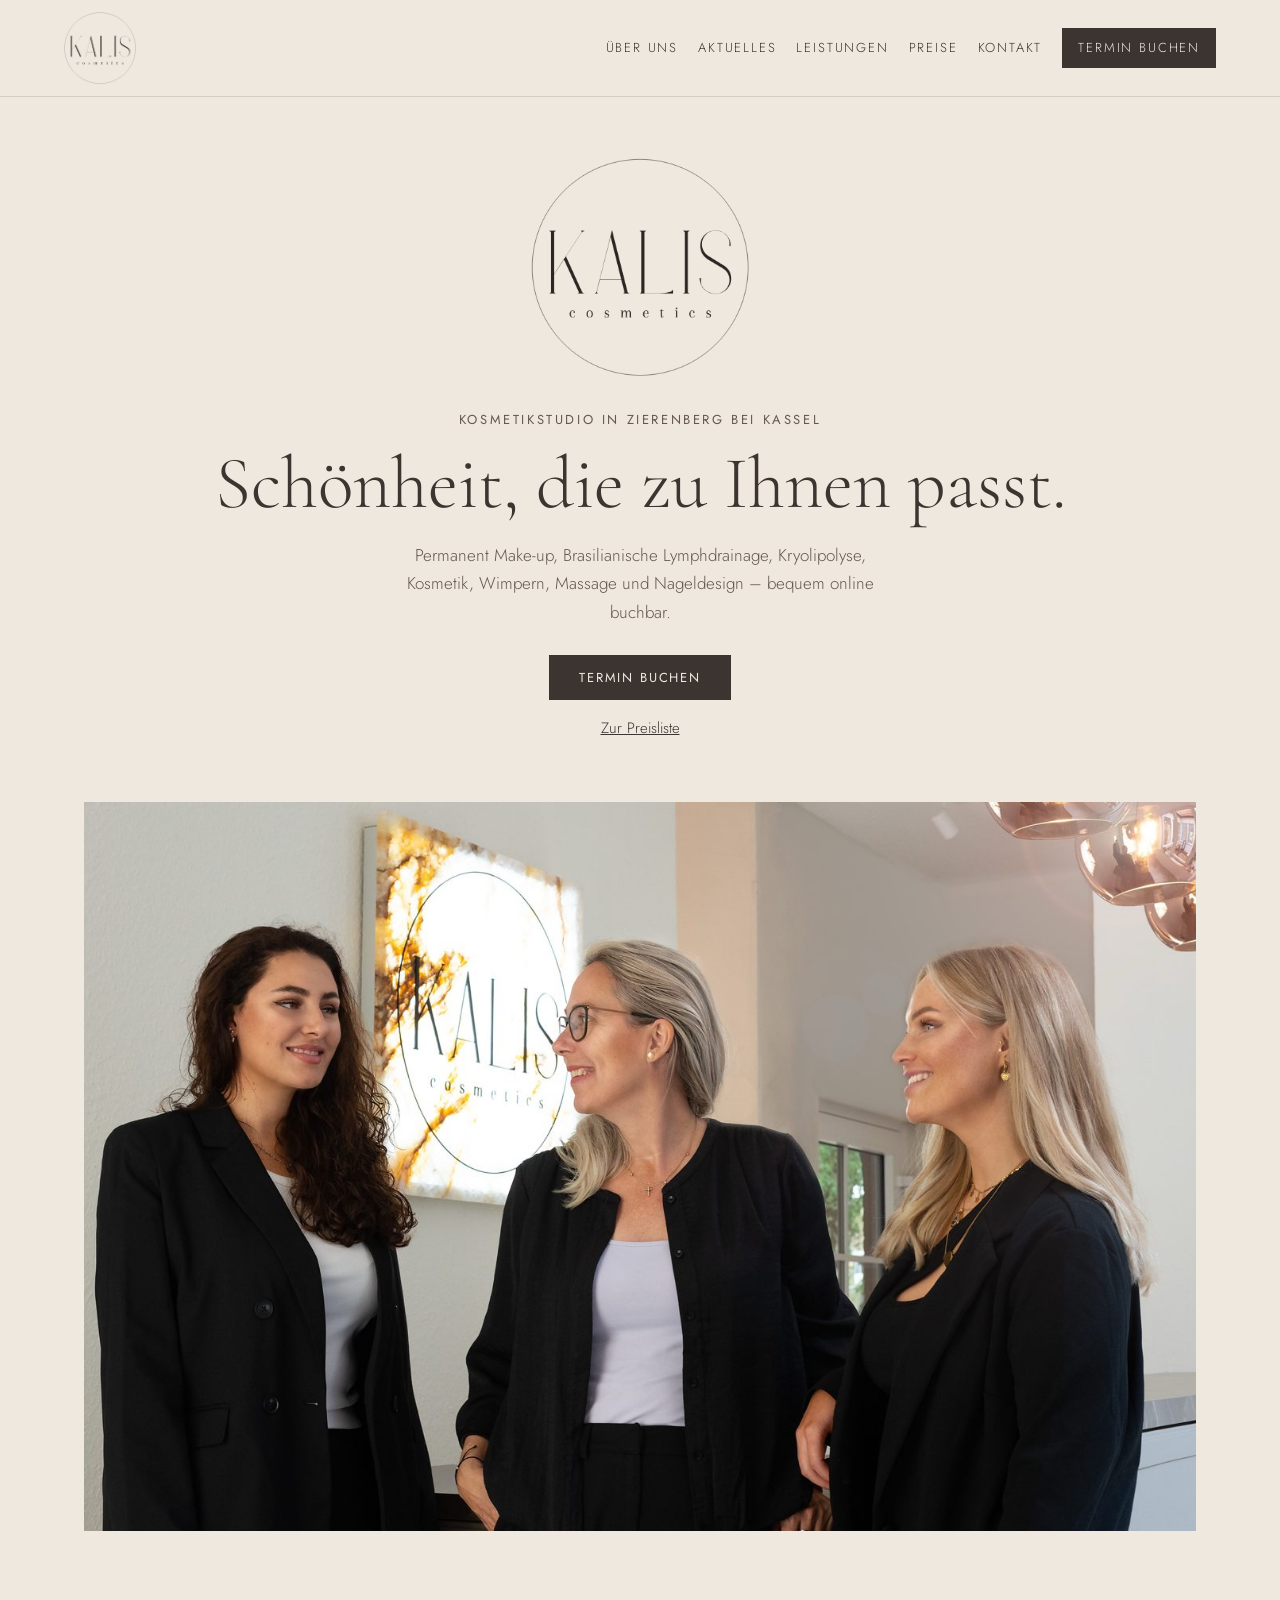
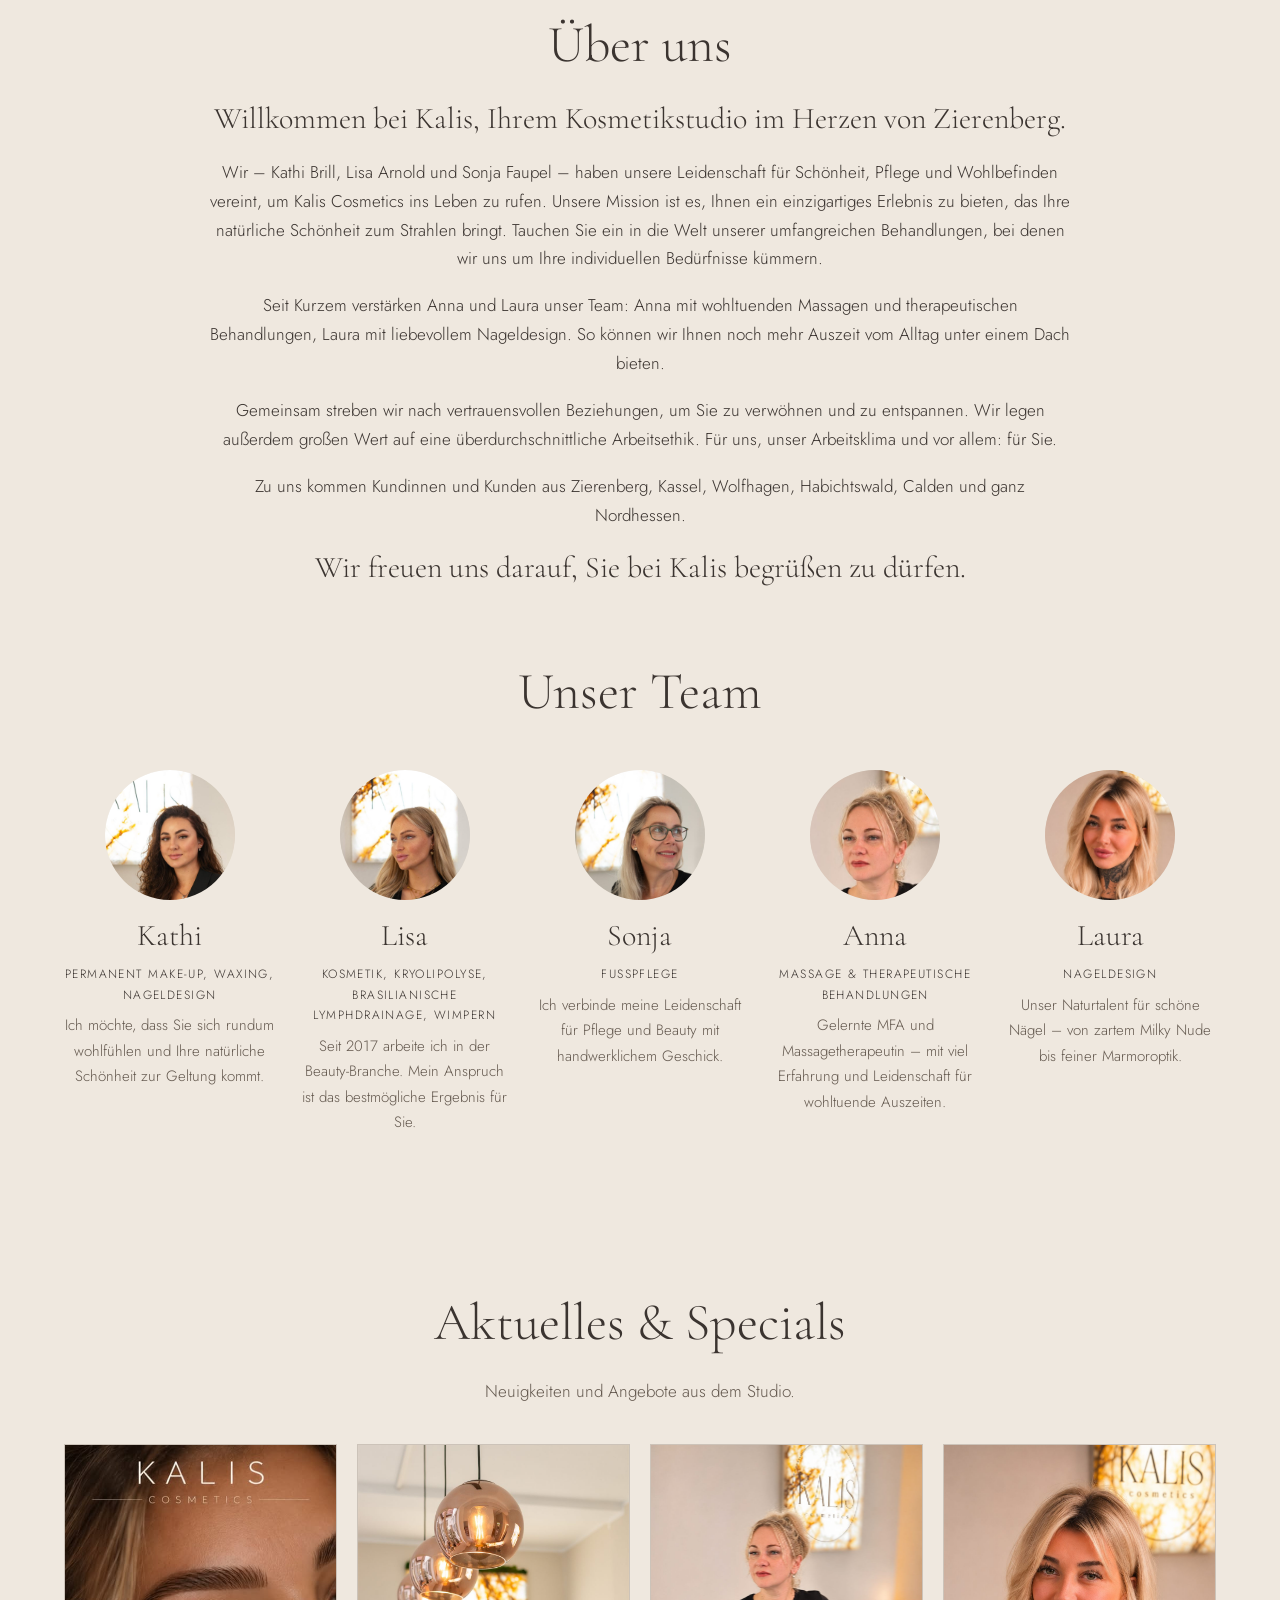
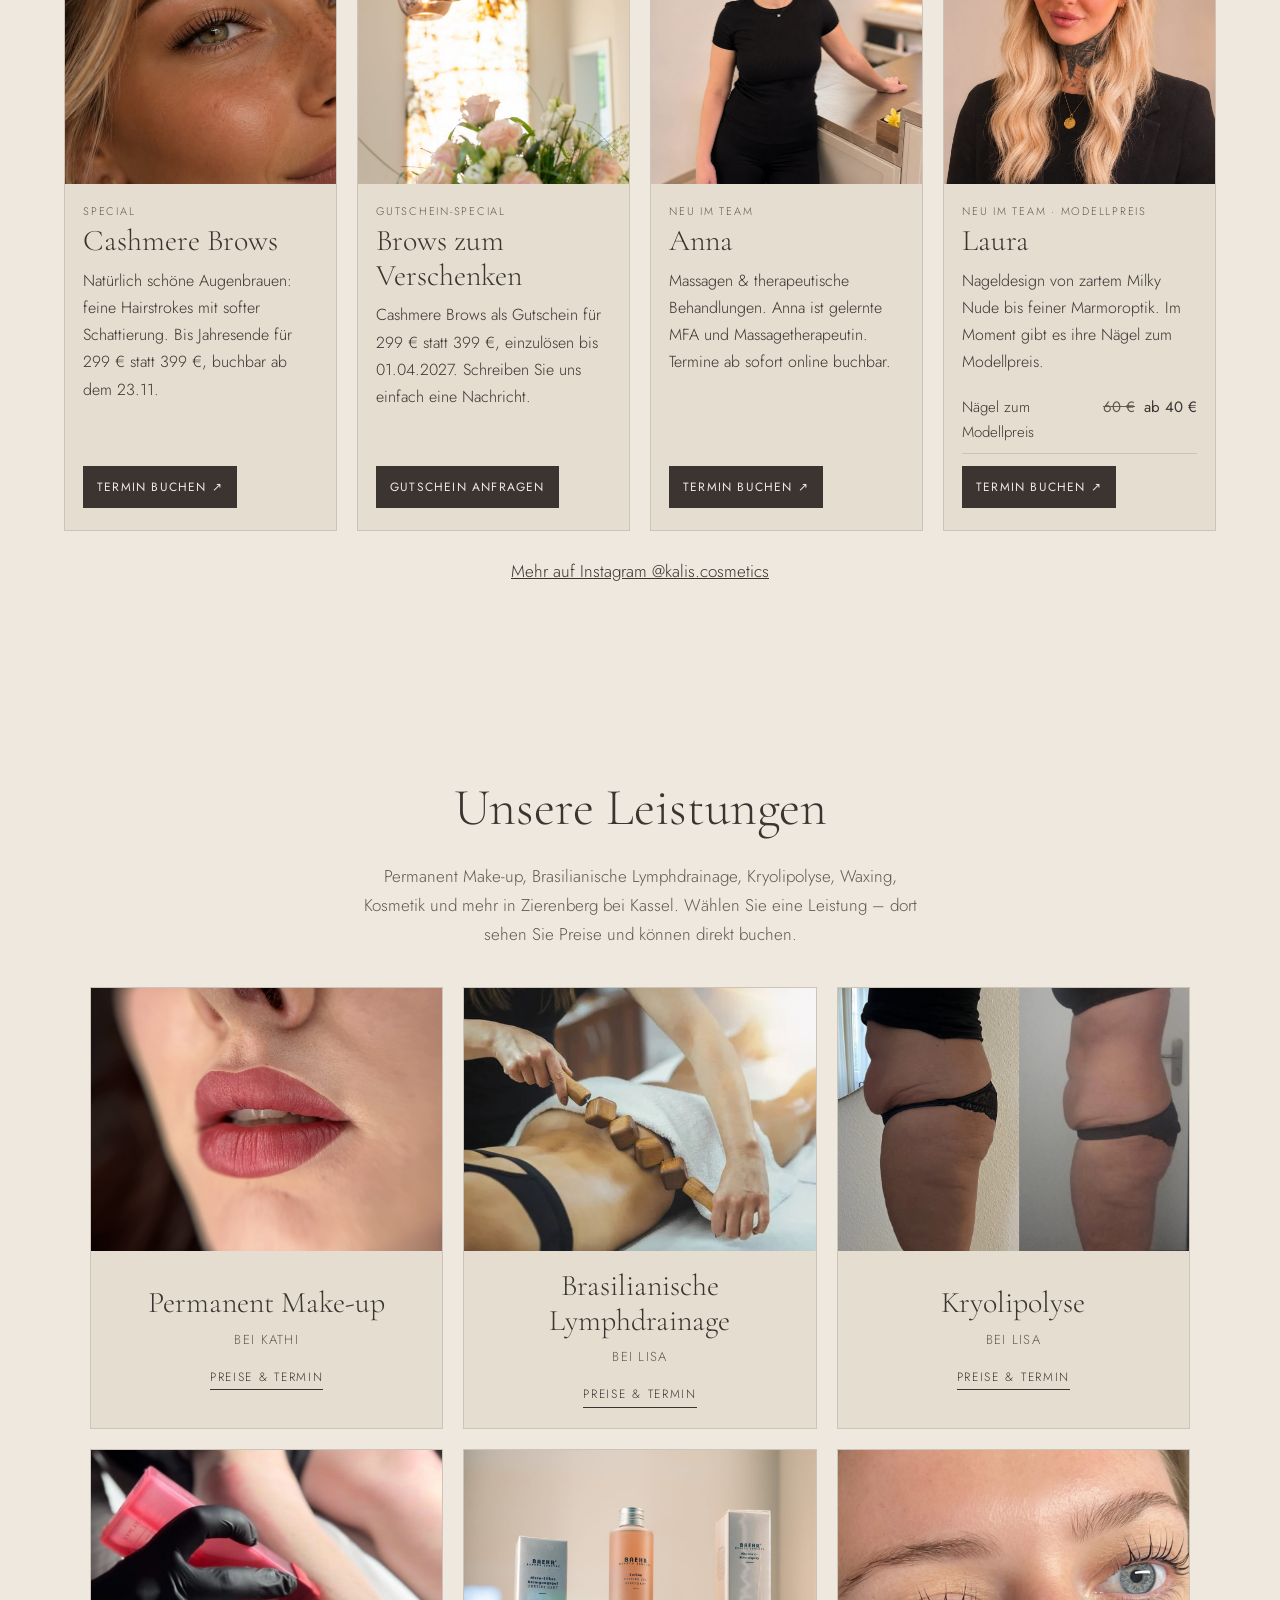
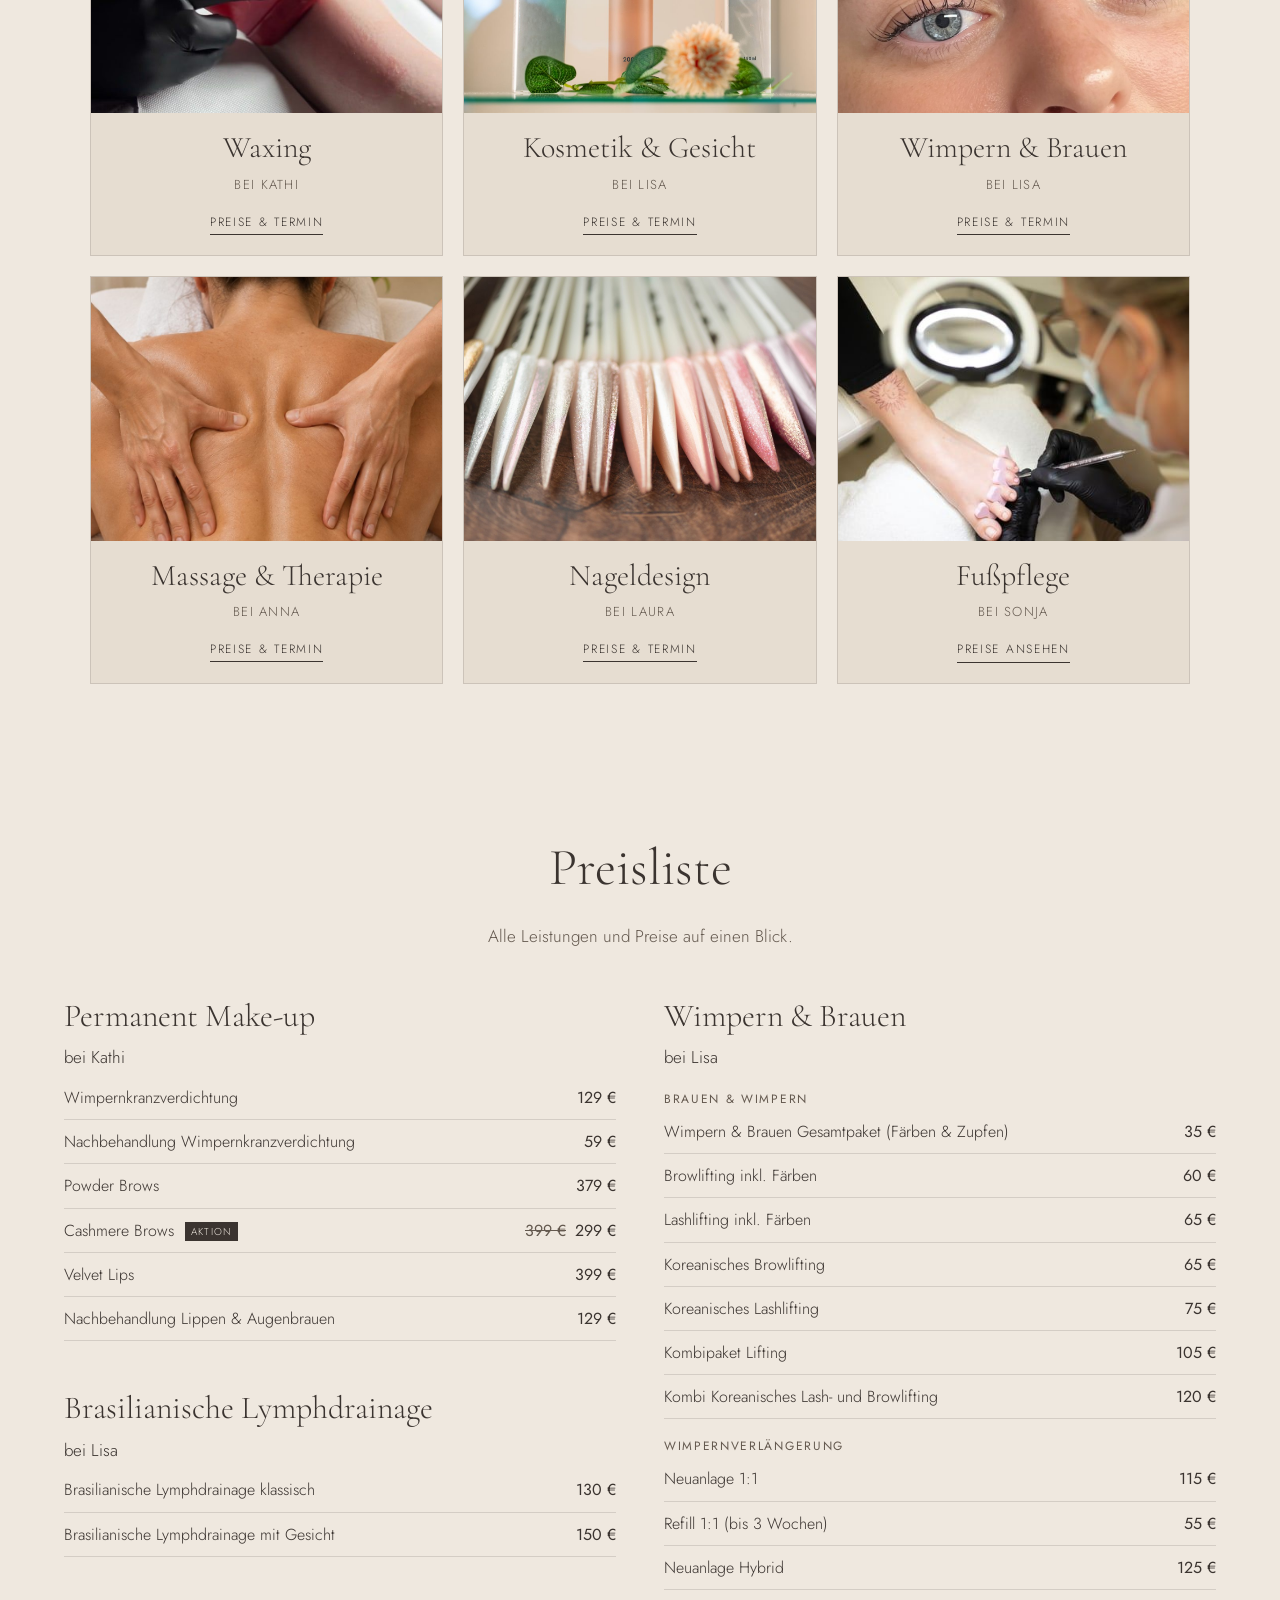
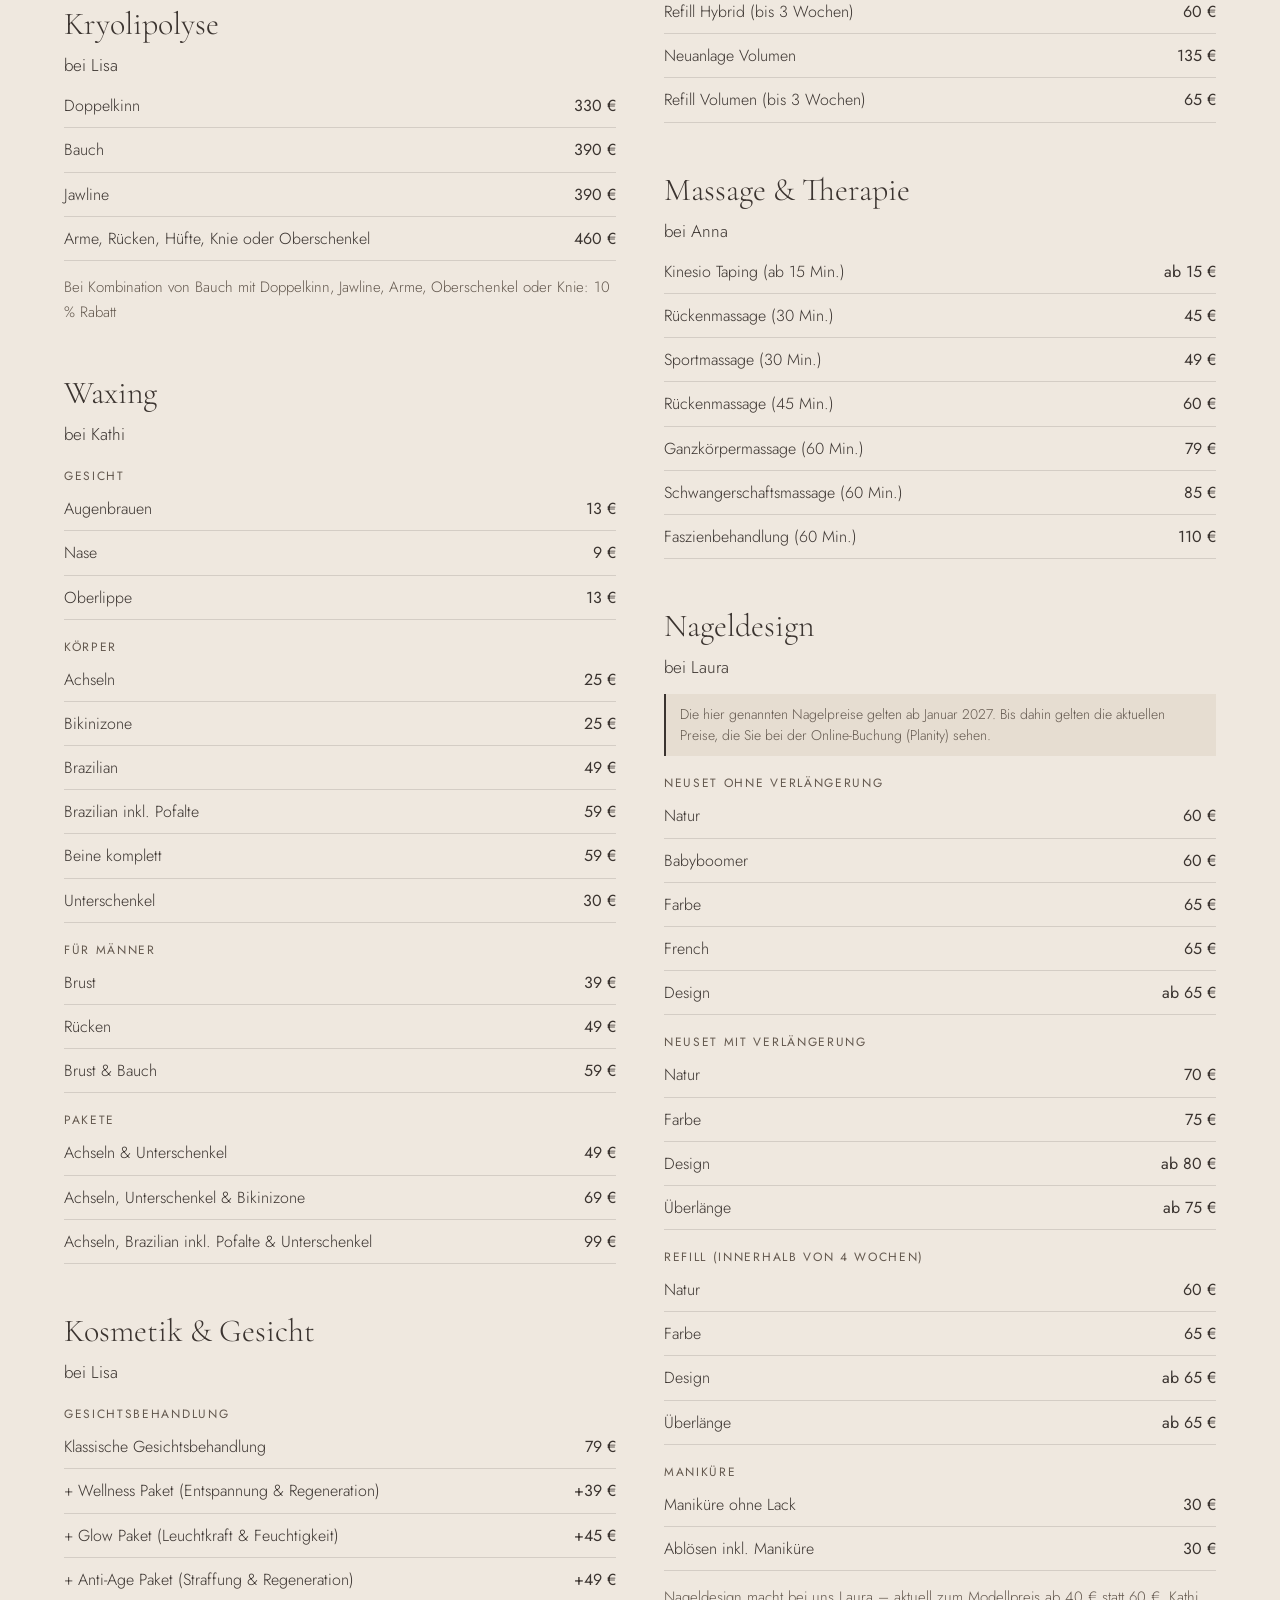
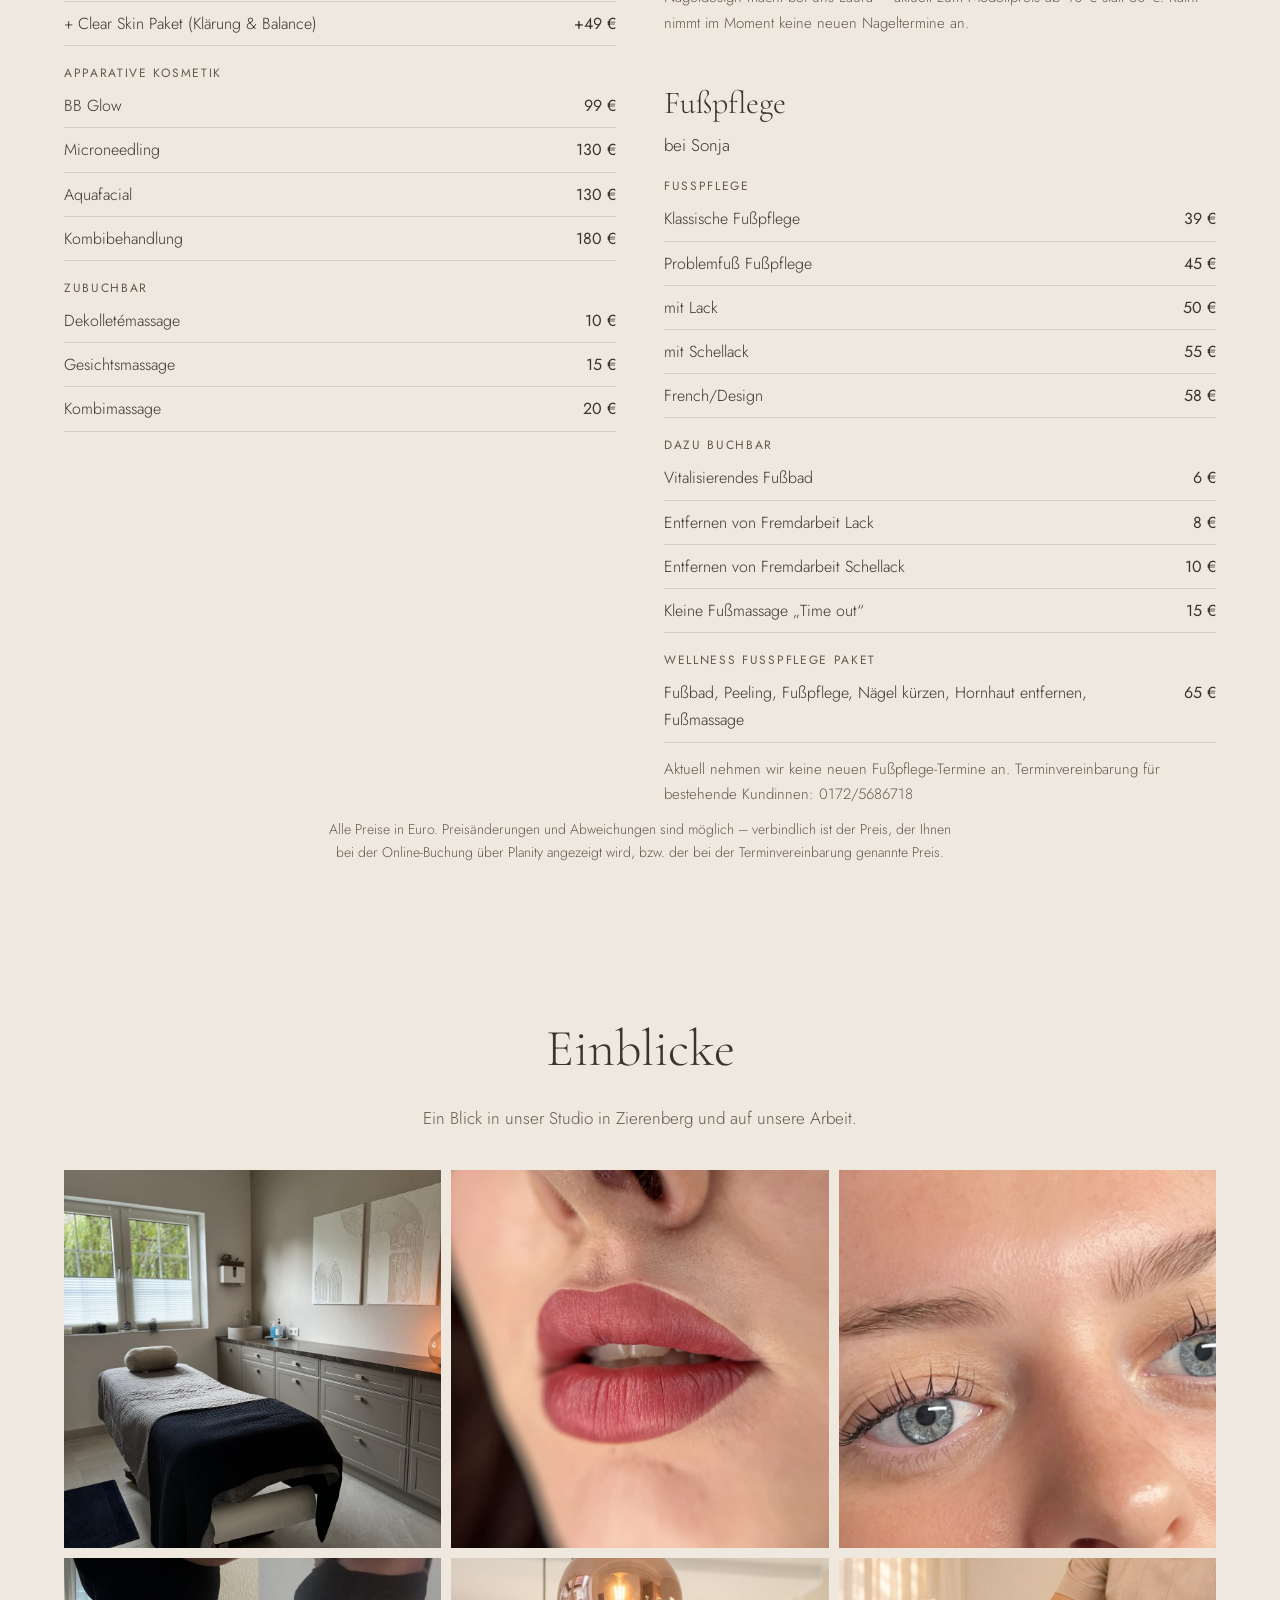
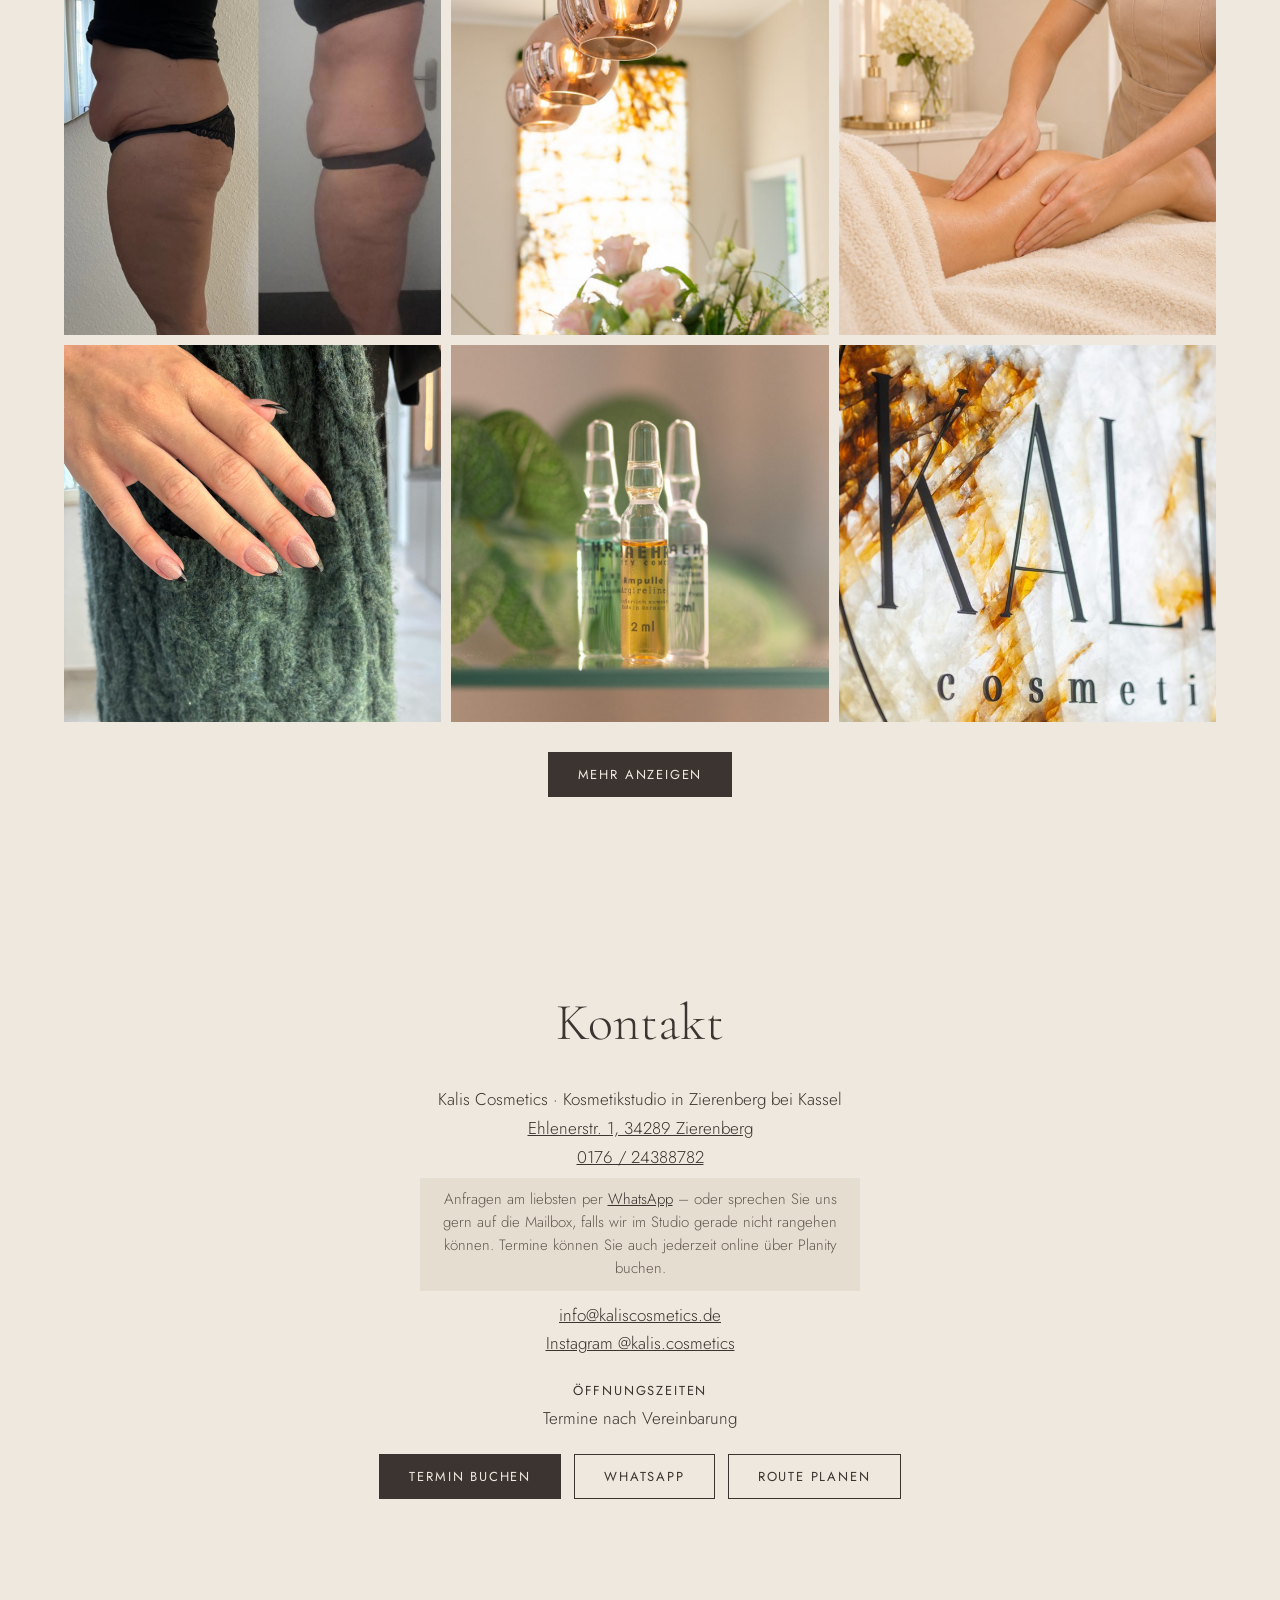
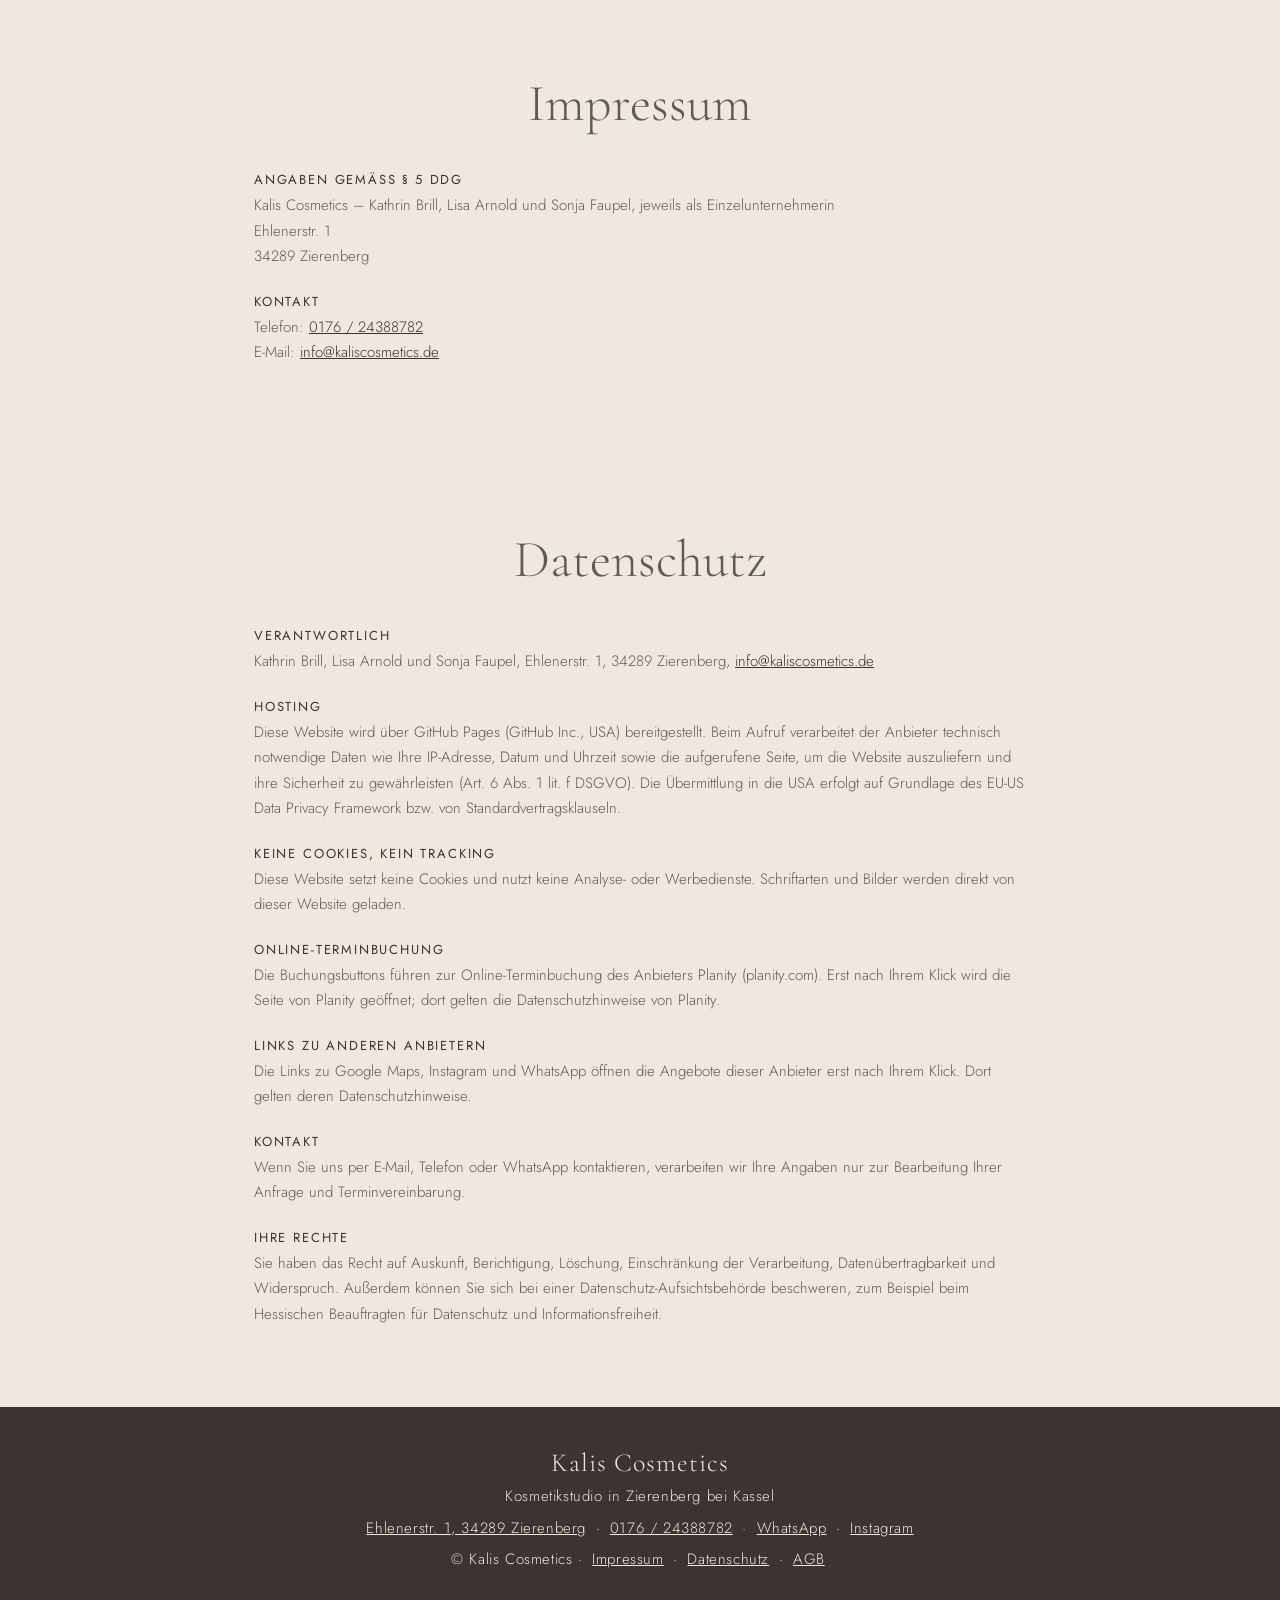
==== index.html @ 37b4616b "Add files via upload" ====
<!DOCTYPE html>
<html lang="de"><head><meta charset="utf-8"><meta name="viewport" content="width=device-width,initial-scale=1">
<meta name="theme-color" content="#efe8df">
<meta name="color-scheme" content="light">
<title>Kosmetikstudio Zierenberg bei Kassel – Permanent Make-up, Nägel, Wimpern | Kalis Cosmetics</title>
<meta name="description" content="Kalis Cosmetics – Ihr Kosmetikstudio in Zierenberg bei Kassel: Permanent Make-up (Powder Brows, Cashmere Brows, Velvet Lips), Nageldesign, Wimpernverlängerung, Lash- &amp; Browlifting, Kosmetik, Kryolipolyse, brasilianische Lymphdrainage, Waxing, Fußpflege und Massage. Jetzt online Termin buchen.">
<link rel="canonical" href="https://kaliscosmetics.de/">
<meta name="geo.region" content="DE-HE">
<meta name="geo.placename" content="Zierenberg">
<!-- Vorschau beim Teilen (WhatsApp, Facebook …): braucht vollständige Adressen -->
<meta property="og:type" content="website">
<meta property="og:locale" content="de_DE">
<meta property="og:site_name" content="Kalis Cosmetics">
<meta property="og:url" content="https://kaliscosmetics.de/">
<meta property="og:title" content="Kalis Cosmetics – Kosmetikstudio in Zierenberg bei Kassel">
<meta property="og:description" content="Permanent Make-up, Nageldesign, Wimpern, Kosmetik, Kryolipolyse, Lymphdrainage, Waxing und Massage in Zierenberg bei Kassel. Jetzt online Termin buchen.">
<meta property="og:image" content="https://kaliscosmetics.de/team-gruppe.jpg">
<meta property="og:image:alt" content="Das Team von Kalis Cosmetics in Zierenberg bei Kassel">
<meta name="twitter:card" content="summary_large_image">
<link rel="icon" href="logo.png" type="image/png">
<link rel="apple-touch-icon" href="logo.png">
<link rel="stylesheet" href="style.css?v=20261115g">
</head><body>
<header><a href="#top" aria-label="Startseite"><img class="logo" src="logo.png" alt="Kalis Cosmetics Logo"></a>
<nav><button class="burger" id="burger" aria-label="Menü öffnen" aria-expanded="false" aria-controls="menu"><span></span><span></span><span></span></button>
<div class="menu" id="menu"><a href="#ueber-uns">Über uns</a><a href="#aktuelles">Aktuelles</a><a href="#leistungen">Leistungen</a><a href="#preise">Preise</a><a href="#kontakt">Kontakt</a></div>
<a href="#leistungen" class="nav-btn termin">Termin buchen</a></nav></header>
<main id="top">
<div class="hero"><img class="hero-logo" src="logo.png" alt=""><h1><span class="h1-klein">Kosmetikstudio in Zierenberg bei Kassel</span>Schönheit, die zu Ihnen passt.</h1><p>Permanent Make-up, Brasilianische Lymphdrainage, Kryolipolyse, Kosmetik, Wimpern, Massage und Nageldesign – bequem online buchbar.</p><a href="#leistungen" class="btn termin hero-btn">Termin buchen</a><p class="hero-klein"><a href="#preise">Zur Preisliste</a></p></div>
<div class="hero-foto"><img src="team-gruppe.jpg" alt="Das Team von Kalis Cosmetics im Kosmetikstudio in Zierenberg bei Kassel"></div>
<section id="ueber-uns"><h2>Über uns</h2>
<div class="about">
<p class="lead">Willkommen bei Kalis, Ihrem Kosmetikstudio im Herzen von Zierenberg.</p>
<p>Wir – Kathi Brill, Lisa Arnold und Sonja Faupel – haben unsere Leidenschaft für Schönheit, Pflege und Wohlbefinden vereint, um Kalis Cosmetics ins Leben zu rufen. Unsere Mission ist es, Ihnen ein einzigartiges Erlebnis zu bieten, das Ihre natürliche Schönheit zum Strahlen bringt. Tauchen Sie ein in die Welt unserer umfangreichen Behandlungen, bei denen wir uns um Ihre individuellen Bedürfnisse kümmern.</p>
<p>Seit Kurzem verstärken Anna und Laura unser Team: Anna mit wohltuenden Massagen und therapeutischen Behandlungen, Laura mit liebevollem Nageldesign. So können wir Ihnen noch mehr Auszeit vom Alltag unter einem Dach bieten.</p>
<p>Gemeinsam streben wir nach vertrauensvollen Beziehungen, um Sie zu verwöhnen und zu entspannen. Wir legen außerdem großen Wert auf eine überdurchschnittliche Arbeitsethik. Für uns, unser Arbeitsklima und vor allem: für Sie.</p>
<p>Zu uns kommen Kundinnen und Kunden aus Zierenberg, Kassel, Wolfhagen, Habichtswald, Calden und ganz Nordhessen.</p>
<p class="lead">Wir freuen uns darauf, Sie bei Kalis begrüßen zu dürfen.</p>
</div>
<h2 class="h2-team" id="team">Unser Team</h2><div class="team" id="team-g"></div></section>
<section id="aktuelles"><h2>Aktuelles & Specials</h2><p class="sub">Neuigkeiten und Angebote aus dem Studio.</p><div class="news" id="news"></div><p class="sub mehr"><a href="https://www.instagram.com/kalis.cosmetics" rel="noopener">Mehr auf Instagram @kalis.cosmetics</a></p></section>
<section id="leistungen"><h2>Unsere Leistungen</h2><p class="sub">Permanent Make-up, Brasilianische Lymphdrainage, Kryolipolyse, Waxing, Kosmetik und mehr in Zierenberg bei Kassel. Wählen Sie eine Leistung – dort sehen Sie Preise und können direkt buchen.</p><div class="tiles" id="tiles"></div></section>
<section id="preise"><h2>Preisliste</h2><p class="sub">Alle Leistungen und Preise auf einen Blick.<span class="nur-handy"> Tippen Sie auf einen Bereich, um die Preise zu sehen.</span></p><div class="preisliste" id="preisliste"></div><p class="preis-info">Alle Preise in Euro. Preisänderungen und Abweichungen sind möglich – verbindlich ist der Preis, der Ihnen bei der Online-Buchung über Planity angezeigt wird, bzw. der bei der Terminvereinbarung genannte Preis.</p></section>
<section id="galerie"><h2>Einblicke</h2><p class="sub">Ein Blick in unser Studio in Zierenberg und auf unsere Arbeit.</p><div class="gal" id="gal"></div><p class="sub mehr"><button class="btn" id="gal-mehr" hidden>Mehr anzeigen</button></p></section>
<section id="kontakt" class="k"><h2>Kontakt</h2>
<p>Kalis Cosmetics · Kosmetikstudio in Zierenberg bei Kassel<br><a href="https://www.google.com/maps/search/?api=1&amp;query=Kalis+Cosmetics+Ehlenerstr.+1+34289+Zierenberg" target="_blank" rel="noopener">Ehlenerstr. 1, 34289 Zierenberg</a><br>
<a href="tel:+4917624388782">0176 / 24388782</a><br>
<span class="k-hinweis">Anfragen am liebsten per <a href="https://wa.me/4917624388782?text=Hallo%2C%20ich%20m%C3%B6chte%20gern%20einen%20Termin%20bei%20Kalis%20vereinbaren." target="_blank" rel="noopener">WhatsApp</a> – oder sprechen Sie uns gern auf die Mailbox, falls wir im Studio gerade nicht rangehen können. Termine können Sie auch jederzeit online über Planity buchen.</span>
<a href="mailto:info@kaliscosmetics.de">info@kaliscosmetics.de</a><br>
<a href="https://www.instagram.com/kalis.cosmetics" rel="noopener">Instagram @kalis.cosmetics</a></p>
<p><strong class="lbl-k">Öffnungszeiten</strong><br>Termine nach Vereinbarung</p>
<p><a href="#leistungen" class="btn termin">Termin buchen</a> <a href="https://wa.me/4917624388782?text=Hallo%2C%20ich%20m%C3%B6chte%20gern%20einen%20Termin%20bei%20Kalis%20vereinbaren." target="_blank" rel="noopener" class="btn btn-hell">WhatsApp</a> <a href="https://www.google.com/maps/search/?api=1&amp;query=Kalis+Cosmetics+Ehlenerstr.+1+34289+Zierenberg" target="_blank" rel="noopener" class="btn btn-hell">Route planen</a></p></section>
<section id="impressum" class="legal"><h2>Impressum</h2>
<h3>Angaben gemäß § 5 DDG</h3>
<p>Kalis Cosmetics – Kathrin Brill, Lisa Arnold und Sonja Faupel, jeweils als Einzelunternehmerin<br>Ehlenerstr. 1<br>34289 Zierenberg</p>
<h3>Kontakt</h3>
<p>Telefon: <a href="tel:+4917624388782">0176 / 24388782</a><br>E-Mail: <a href="mailto:info@kaliscosmetics.de">info@kaliscosmetics.de</a></p>
<!-- Falls eine Umsatzsteuer-ID vorhanden ist, hier ergänzen: <h3>Umsatzsteuer-ID</h3><p>DE…</p> -->
</section>
<!-- Datenschutztext: Entwurf, bitte von einer Fachperson prüfen lassen. -->
<section id="datenschutz" class="legal"><h2>Datenschutz</h2>
<h3>Verantwortlich</h3>
<p>Kathrin Brill, Lisa Arnold und Sonja Faupel, Ehlenerstr. 1, 34289 Zierenberg, <a href="mailto:info@kaliscosmetics.de">info@kaliscosmetics.de</a></p>
<h3>Hosting</h3>
<p>Diese Website wird über GitHub Pages (GitHub Inc., USA) bereitgestellt. Beim Aufruf verarbeitet der Anbieter technisch notwendige Daten wie Ihre IP-Adresse, Datum und Uhrzeit sowie die aufgerufene Seite, um die Website auszuliefern und ihre Sicherheit zu gewährleisten (Art. 6 Abs. 1 lit. f DSGVO). Die Übermittlung in die USA erfolgt auf Grundlage des EU-US Data Privacy Framework bzw. von Standardvertragsklauseln.</p>
<h3>Keine Cookies, kein Tracking</h3>
<p>Diese Website setzt keine Cookies und nutzt keine Analyse- oder Werbedienste. Schriftarten und Bilder werden direkt von dieser Website geladen.</p>
<h3>Online-Terminbuchung</h3>
<p>Die Buchungsbuttons führen zur Online-Terminbuchung des Anbieters Planity (planity.com). Erst nach Ihrem Klick wird die Seite von Planity geöffnet; dort gelten die Datenschutzhinweise von Planity.</p>
<h3>Links zu anderen Anbietern</h3>
<p>Die Links zu Google Maps, Instagram und WhatsApp öffnen die Angebote dieser Anbieter erst nach Ihrem Klick. Dort gelten deren Datenschutzhinweise.</p>
<h3>Kontakt</h3>
<p>Wenn Sie uns per E-Mail, Telefon oder WhatsApp kontaktieren, verarbeiten wir Ihre Angaben nur zur Bearbeitung Ihrer Anfrage und Terminvereinbarung.</p>
<h3>Ihre Rechte</h3>
<p>Sie haben das Recht auf Auskunft, Berichtigung, Löschung, Einschränkung der Verarbeitung, Datenübertragbarkeit und Widerspruch. Außerdem können Sie sich bei einer Datenschutz-Aufsichtsbehörde beschweren, zum Beispiel beim Hessischen Beauftragten für Datenschutz und Informationsfreiheit.</p>
</section>
</main>
<footer><p class="f-name">Kalis Cosmetics</p><p>Kosmetikstudio in Zierenberg bei Kassel</p><p><a href="https://www.google.com/maps/search/?api=1&amp;query=Kalis+Cosmetics+Ehlenerstr.+1+34289+Zierenberg" target="_blank" rel="noopener">Ehlenerstr. 1, 34289 Zierenberg</a> · <a href="tel:+4917624388782">0176 / 24388782</a> · <a href="https://wa.me/4917624388782" target="_blank" rel="noopener">WhatsApp</a> · <a href="https://www.instagram.com/kalis.cosmetics" rel="noopener">Instagram</a></p><p>© Kalis Cosmetics · <a href="#impressum">Impressum</a> · <a href="#datenschutz">Datenschutz</a> · <a href="agb.html">AGB</a></p></footer>
<!-- Fenster (bewusst ohne <dialog>, damit es auch auf dem iPhone zuverlässig funktioniert) -->
<div id="dlg" class="modal" hidden role="dialog" aria-modal="true" aria-label="Details"><div class="modal-box"><button class="x" id="zu" aria-label="Schließen">×</button><div id="dc"></div></div></div>
<div id="lb" class="modal lb" hidden role="dialog" aria-modal="true" aria-label="Bild"><button class="x" id="lb-zu" aria-label="Schließen">×</button><button class="lb-nav lb-prev" id="lb-prev" aria-label="Vorheriges Bild">‹</button><img id="lb-img" alt=""><button class="lb-nav lb-next" id="lb-next" aria-label="Nächstes Bild">›</button></div>
<!-- Infos für Google (Suchergebnisse, Karten) -->
<script type="application/ld+json">
{"@context":"https://schema.org","@type":"BeautySalon","name":"Kalis Cosmetics","alternateName":"Kalis Kosmetikinstitut","description":"Kosmetikstudio in Zierenberg bei Kassel: Permanent Make-up, Nageldesign, Wimpern, Kosmetik, Kryolipolyse, brasilianische Lymphdrainage, Waxing, Fußpflege und Massage.","url":"https://kaliscosmetics.de/","image":"https://kaliscosmetics.de/team-gruppe.jpg","logo":"https://kaliscosmetics.de/logo.png","email":"info@kaliscosmetics.de","telephone":"+49 176 24388782","priceRange":"€€","paymentAccepted":"Bargeld, Kartenzahlung","address":{"@type":"PostalAddress","streetAddress":"Ehlenerstr. 1","postalCode":"34289","addressLocality":"Zierenberg","addressRegion":"Hessen","addressCountry":"DE"},"areaServed":[{"@type":"City","name":"Zierenberg"},{"@type":"City","name":"Kassel"},{"@type":"City","name":"Wolfhagen"},{"@type":"City","name":"Habichtswald"},{"@type":"City","name":"Calden"},{"@type":"AdministrativeArea","name":"Nordhessen"}],"hasOfferCatalog":{"@type":"OfferCatalog","name":"Leistungen","itemListElement":[{"@type":"Offer","itemOffered":{"@type":"Service","name":"Permanent Make-up (Powder Brows, Cashmere Brows, Velvet Lips, Wimpernkranzverdichtung)"}},{"@type":"Offer","itemOffered":{"@type":"Service","name":"Nageldesign"}},{"@type":"Offer","itemOffered":{"@type":"Service","name":"Wimpernverlängerung, Lash Lifting und Brow Lifting"}},{"@type":"Offer","itemOffered":{"@type":"Service","name":"Kosmetik, Microneedling, BB Glow, Aquafacial"}},{"@type":"Offer","itemOffered":{"@type":"Service","name":"Kryolipolyse"}},{"@type":"Offer","itemOffered":{"@type":"Service","name":"Brasilianische Lymphdrainage"}},{"@type":"Offer","itemOffered":{"@type":"Service","name":"Waxing"}},{"@type":"Offer","itemOffered":{"@type":"Service","name":"Fußpflege"}},{"@type":"Offer","itemOffered":{"@type":"Service","name":"Massage"}}]},"sameAs":["https://www.instagram.com/kalis.cosmetics"]}
</script>
<script src="data.js?v=20261115g"></script>
<script src="script.js?v=20261115g"></script>
</body></html>
---- style.css ----
/* Schriften (.woff2) liegen direkt neben dieser Datei (nichts wird von Google geladen) */
@font-face{font-family:"Cormorant Garamond";font-style:normal;font-weight:300 400;font-display:swap;src:url(cormorant-latin-ext.woff2) format("woff2");unicode-range:U+0100-02BA,U+02BD-02C5,U+02C7-02CC,U+02CE-02D7,U+02DD-02FF,U+0304,U+0308,U+0329,U+1D00-1DBF,U+1E00-1E9F,U+1EF2-1EFF,U+2020,U+20A0-20AB,U+20AD-20C0,U+2113,U+2C60-2C7F,U+A720-A7FF}
@font-face{font-family:"Cormorant Garamond";font-style:normal;font-weight:300 400;font-display:swap;src:url(cormorant-latin.woff2) format("woff2");unicode-range:U+0000-00FF,U+0131,U+0152-0153,U+02BB-02BC,U+02C6,U+02DA,U+02DC,U+0304,U+0308,U+0329,U+2000-206F,U+20AC,U+2122,U+2191,U+2193,U+2212,U+2215,U+FEFF,U+FFFD}
@font-face{font-family:Jost;font-style:normal;font-weight:300 400;font-display:swap;src:url(jost-latin-ext.woff2) format("woff2");unicode-range:U+0100-02BA,U+02BD-02C5,U+02C7-02CC,U+02CE-02D7,U+02DD-02FF,U+0304,U+0308,U+0329,U+1D00-1DBF,U+1E00-1E9F,U+1EF2-1EFF,U+2020,U+20A0-20AB,U+20AD-20C0,U+2113,U+2C60-2C7F,U+A720-A7FF}
@font-face{font-family:Jost;font-style:normal;font-weight:300 400;font-display:swap;src:url(jost-latin.woff2) format("woff2");unicode-range:U+0000-00FF,U+0131,U+0152-0153,U+02BB-02BC,U+02C6,U+02DA,U+02DC,U+0304,U+0308,U+0329,U+2000-206F,U+20AC,U+2122,U+2191,U+2193,U+2212,U+2215,U+FEFF,U+FFFD}
:root{--bg:#efe8df;--bg2:#e6ddd1;--bg3:#ddd2c3;--tx:#3b3430;--mu:#64594f;--line:#3b343026}
*{box-sizing:border-box}[hidden]{display:none!important}html{scroll-behavior:smooth;background:var(--bg);color-scheme:light;-webkit-text-size-adjust:100%}
body{margin:0;background:var(--bg);color:var(--tx);font:300 17px/1.7 Jost,system-ui,sans-serif}
h1,h2,h3{font-family:"Cormorant Garamond",Georgia,serif;font-weight:300;margin:0}
header{display:flex;align-items:center;justify-content:space-between;padding:12px 5vw;position:sticky;top:0;background:var(--bg);z-index:5;border-bottom:1px solid var(--line)}
.logo{width:72px;height:72px;display:block}
nav a{margin-left:20px;color:var(--tx);text-decoration:none;font-size:13px;letter-spacing:.14em;text-transform:uppercase}
section{padding:70px 5vw;max-width:1340px;margin:auto}
h2{font-size:clamp(34px,6vw,52px);text-align:center;margin-bottom:10px}
.sub{text-align:center;color:var(--mu);margin:0 auto 38px;max-width:560px}
.hero{text-align:center;padding:60px 5vw 30px}.hero-logo{width:min(220px,50vw);height:auto;display:block;margin:0 auto 34px}.hero h1{font-size:clamp(40px,8vw,74px);line-height:1.1}
.hero p{color:var(--mu);max-width:520px;margin:16px auto 0}
.hero-foto{max-width:1240px;margin:30px auto 0;padding:0 5vw}.hero-foto img{width:100%;display:block}
.btn{display:inline-block;background:var(--tx);color:var(--bg);padding:13px 30px;border:0;text-decoration:none;letter-spacing:.14em;text-transform:uppercase;font:400 13px Jost,sans-serif;cursor:pointer;margin:4px}
.tiles{display:grid;grid-template-columns:repeat(3,1fr);gap:20px;max-width:1100px;margin:0 auto}
.tile{all:unset;box-sizing:border-box;cursor:pointer;background:var(--bg2);display:flex;flex-direction:column;text-align:center;color:var(--tx);border:1px solid var(--line);transition:background .2s;overflow:hidden}
.tile img{width:100%;aspect-ratio:4/3;object-fit:cover;display:block;transition:transform .5s}.tile:hover img,.tile:focus-visible img{transform:scale(1.04)}
.tile-text{flex:1;display:flex;flex-direction:column;justify-content:center;align-items:center;padding:18px 14px 20px;position:relative;background:inherit}
.tile:hover,.tile:focus-visible{background:var(--bg3);outline:1px solid var(--tx)}
.btn:hover{background:#2b2522}
.tile h3{font-size:30px;line-height:1.15}.tile span{font-size:13px;letter-spacing:.1em;text-transform:uppercase;color:var(--mu);margin-top:8px}
.tile em{font-style:normal;font-size:12px;letter-spacing:.14em;text-transform:uppercase;margin-top:16px;padding-bottom:2px;border-bottom:1px solid currentColor}
/* Fenster (Preise, Termin buchen, Galerie) – einfache Überlagerung, funktioniert in allen Browsern */
.modal{position:fixed;top:0;right:0;bottom:0;left:0;z-index:100;background:rgba(0,0,0,.66);display:flex;align-items:center;justify-content:center}
.modal[hidden]{display:none}
html.modal-offen,html.modal-offen body{overflow:hidden}
.modal-box{position:relative;max-width:640px;width:92vw;max-height:90vh;max-height:90dvh;background:var(--bg);color:var(--tx);overflow:hidden;box-shadow:0 20px 60px rgba(0,0,0,.25)}
/* Buchungsfenster: Kopf (×) bleibt stehen, nur der Inhalt scrollt */
/* (bewusst ohne Flexbox: iPhone/Safari zeigte das Fenster sonst mit 0 Höhe an) */
#dc{overflow-y:auto;max-height:90vh;max-height:90dvh;overscroll-behavior:contain;-webkit-overflow-scrolling:touch}

.d{padding:30px 26px 0}.d h3{font-size:38px;padding-right:36px;line-height:1.1}
.aktion{position:sticky;bottom:0;background:var(--bg);border-top:1px solid var(--line);margin:22px -26px 0;padding:14px 26px 18px}
.aktion .btn{margin:4px 6px 4px 0}
.d h4{font:400 13px Jost;letter-spacing:.14em;text-transform:uppercase;margin:22px 0 4px}
ul{list-style:none;margin:0;padding:0}li{display:flex;justify-content:space-between;align-items:baseline;gap:14px;padding:8px 0;border-bottom:1px solid var(--line);font-size:16px}li b{font-weight:400;white-space:nowrap}
.note{color:var(--mu);font-size:15px;margin:14px 0}.note a{color:var(--tx)}
.preis-hinweis{font-size:14px;line-height:1.5;background:var(--bg2);border-left:2px solid var(--tx);padding:10px 14px;margin:12px 0 8px}
.preis-info{font-size:14px;color:var(--mu);max-width:640px;margin:10px auto 0;text-align:center}
.x{position:absolute;top:6px;right:8px;z-index:3;width:44px;height:44px;background:none;border:0;font-size:32px;line-height:1;cursor:pointer;color:var(--tx)}

.team{display:grid;grid-template-columns:repeat(auto-fit,minmax(165px,1fr));gap:24px;text-align:center}
.team img,.ph{width:130px;height:130px;border-radius:50%;object-fit:cover;object-position:top;background:var(--bg2);margin:0 auto 10px;display:block}
.team h3{font-size:30px}.team p{font-size:15px;color:var(--mu);margin:3px 0}.team .rolle{font-size:12px;letter-spacing:.12em;text-transform:uppercase;color:var(--tx);margin-bottom:8px}
.gal{display:grid;grid-template-columns:repeat(3,1fr);gap:10px}
.gi{all:unset;cursor:zoom-in;display:block;overflow:hidden}.gi.zu{display:none}
.gi img{width:100%;aspect-ratio:1;object-fit:cover;display:block;transition:transform .4s}.gi:hover img,.gi:focus-visible img{transform:scale(1.04)}.gi:focus-visible{outline:2px solid var(--tx)}
.modal.lb{background:rgba(29,25,23,.95)}
.lb img{max-width:92vw;max-height:88vh;object-fit:contain;display:block}
.lb .x{color:#fff;position:fixed;top:14px;right:20px;font-size:38px}
.lb-nav{position:fixed;top:50%;transform:translateY(-50%);background:none;border:0;color:#fff;font-size:56px;line-height:1;padding:10px 18px;cursor:pointer}
.lb-prev{left:6px}.lb-next{right:6px}
.about{max-width:860px;margin:0 auto 60px;text-align:center}.about p{margin:0 0 18px}
.about .lead{font:300 clamp(24px,3.4vw,30px)/1.35 "Cormorant Garamond",Georgia,serif}
.h2-team{margin-bottom:34px;scroll-margin-top:110px}
.hero-btn{margin-top:28px}.h1-klein{display:block;font:400 13px/1.4 Jost,sans-serif;letter-spacing:.2em;text-transform:uppercase;color:var(--mu);margin-bottom:14px}.hero .hero-klein{margin-top:12px;font-size:15px}.hero-klein a{color:var(--tx)}
.btn-hell{background:transparent;color:var(--tx);outline:1px solid var(--tx);outline-offset:-1px}.btn-hell:hover{background:var(--bg2)}
.k a.btn{color:var(--bg);text-decoration:none}.k a.btn-hell{color:var(--tx)}
.lbl-k{font-weight:400;font-size:13px;letter-spacing:.14em;text-transform:uppercase}
footer p{margin:6px 0}.f-name{font:300 26px "Cormorant Garamond",Georgia,serif;letter-spacing:.04em}
section{scroll-margin-top:96px}
.burger{display:none;background:none;border:0;cursor:pointer;padding:10px;margin-right:6px}
.burger span{display:block;width:24px;height:1.5px;background:var(--tx);margin:5px 0;transition:transform .25s,opacity .25s}
.burger[aria-expanded="true"] span:nth-child(1){transform:translateY(6.5px) rotate(45deg)}
.burger[aria-expanded="true"] span:nth-child(2){opacity:0}
.burger[aria-expanded="true"] span:nth-child(3){transform:translateY(-6.5px) rotate(-45deg)}
.menu{display:flex;align-items:center}
.agb{max-width:760px;margin:auto;padding:60px 5vw 40px}.agb h1{font-size:clamp(36px,6vw,54px);text-align:center;line-height:1.1}
.agb h2{font-size:30px;text-align:left;margin:40px 0 10px}.agb p{font-size:16px;margin:0 0 12px}
.agb .sub{margin-top:10px}.agb .stand{color:var(--mu);font-size:14px;margin-top:40px}.agb .mehr{text-align:center}
.agb-hinweis{font-size:14px;color:var(--mu);margin:10px 0 0}.agb-hinweis a{color:var(--tx)}
.k{text-align:center}.k a{color:var(--tx)}
.k-hinweis{display:block;max-width:440px;margin:6px auto 10px;font-size:15px;line-height:1.55;color:var(--mu);background:var(--bg2);padding:10px 14px}
.legal{max-width:900px;font-size:15px;color:var(--mu)}.legal h3{font:400 13px Jost,sans-serif;letter-spacing:.14em;text-transform:uppercase;color:var(--tx);margin:22px 0 4px}.legal p{margin:0 0 10px}.legal a{color:var(--tx)}
footer{text-align:center;padding:34px 5vw;font-size:15px;color:var(--bg);background:var(--tx);letter-spacing:.04em}footer a{color:var(--bg);margin:0 4px}
nav{display:flex;align-items:center}
.news{display:grid;grid-template-columns:repeat(4,1fr);gap:20px}
.card{background:var(--bg2);border:1px solid var(--line);display:flex;flex-direction:column}
.card img{width:100%;aspect-ratio:4/5;object-fit:cover;object-position:center 25%;display:block}.card img.ganz{object-fit:contain;background:#efe8e1}
.card>div{padding:18px 18px 22px;display:flex;flex-direction:column;flex:1}
.card .lbl{font-size:11px;letter-spacing:.16em;text-transform:uppercase;color:var(--mu)}
.card h3{font-size:30px;line-height:1.15;margin:4px 0 8px}.card p{font-size:16px;margin:0 0 16px}.card>div>.btn{margin-top:auto}
.card .btn+.btn{margin-top:8px}
.card-preise{margin:-4px 0 12px}.card-preise li{font-size:15px;padding:7px 0}.card .card-hinweis{font-size:14px;color:var(--mu);flex:0 0 auto}
@media(min-width:641px){
  .card.gross{grid-column:1/-1;flex-direction:row}
  .card.gross img{width:44%;aspect-ratio:1;flex:none}
  .card.gross>div{padding:36px 44px;justify-content:center}
  .card.gross h3{font-size:44px}.card.gross p{flex:0 0 auto;font-size:17px}
  .card.gross .card-preise li{font-size:17px}
}
.card .btn{align-self:flex-start;margin:0;padding:12px 14px;font-size:12px;letter-spacing:.1em;text-align:center}
.preisliste{columns:2 380px;column-gap:48px}
.pl{break-inside:avoid;margin-bottom:40px}.pl h3{font-size:32px}.pl .who{margin:0 0 4px}
.pl summary{list-style:none;cursor:default}.pl summary::-webkit-details-marker{display:none}
.pl summary .auf-zu{display:none}
.pl h4{font:400 12px Jost,sans-serif;letter-spacing:.14em;text-transform:uppercase;margin:18px 0 2px;color:var(--mu)}
.pl>p:not(.who):not(.note){font-size:14px;color:var(--mu)}
li s{color:var(--mu);margin-right:4px}.ak{font-style:normal;font-size:10px;letter-spacing:.12em;text-transform:uppercase;background:var(--tx);color:var(--bg);padding:2px 6px;margin-left:6px;vertical-align:middle}
@media print{header,nav,.hero,.hero-foto,#aktuelles,#leistungen,#ueber-uns,#galerie,#kontakt,.legal,footer,.mehr button{display:none!important}#preise{padding:0}body{background:#fff}.ak{border:1px solid #000}}
.mehr{margin-top:26px}.mehr a{color:var(--tx)}
nav .nav-btn{background:var(--tx);color:var(--bg);padding:9px 16px}nav .nav-btn:hover{background:#2b2522}
.wahl{display:grid;gap:12px;margin-top:20px}
.wahl .wahl-k{all:unset;display:block;box-sizing:border-box;cursor:pointer;padding:18px 20px;background:var(--bg2);border:1px solid var(--line);transition:background .2s}
.wahl .wahl-k:hover,.wahl .wahl-k:focus-visible{background:var(--bg3);outline:1px solid var(--tx)}
.wahl strong{display:block;font:300 28px/1.2 "Cormorant Garamond",Georgia,serif}.wahl span{font-size:14px;color:var(--mu)}
@media(max-width:900px){.tiles{grid-template-columns:repeat(2,1fr)}.news{grid-template-columns:repeat(2,1fr)}
  /* bei ungerader Anzahl die letzte Kachel mittig statt allein links */
  .tiles>.tile:last-child:nth-child(odd){grid-column:1/-1;width:calc(50% - 5px);justify-self:center}}
@media(max-width:860px){
  .burger{display:block}
  .menu{display:none;position:absolute;top:100%;left:0;right:0;flex-direction:column;align-items:stretch;background:var(--bg);border-bottom:1px solid var(--line);box-shadow:0 12px 24px #3b343014;padding:6px 5vw 14px}
  .menu.auf{display:flex}
  .menu a{margin:0;padding:14px 0;font-size:14px;border-bottom:1px solid var(--line)}.menu a:last-child{border-bottom:0}
  nav .nav-btn{margin-left:4px}
}
@media(max-width:640px){nav .nav-btn{padding:8px 12px;font-size:11px}.logo{width:60px;height:60px}section{padding:50px 5vw}.gal{grid-template-columns:repeat(2,1fr);gap:6px}.lb-nav{font-size:40px;padding:8px}
  /* Aktuelles: untereinander */
  .news{grid-template-columns:1fr;gap:16px}.card img{aspect-ratio:4/3}.card img.ganz{aspect-ratio:1}
  /* Leistungen: zwei Kacheln nebeneinander */
  .tiles{grid-template-columns:repeat(2,1fr);gap:10px}.tile-text{padding:12px 8px 14px}
  .tile h3{font-size:22px}.tile span{font-size:11px}.tile em{font-size:11px;margin-top:10px}
  /* Preisliste: Bereiche zum Aufklappen */
  .pl{margin-bottom:0;border-bottom:1px solid var(--line)}.pl summary{cursor:pointer;display:flex;align-items:center;gap:12px;padding:14px 0}
  .pl summary>div{flex:1}.pl summary h3{font-size:27px}.pl summary .who{margin:0}
  .pl summary .auf-zu{display:block;font-size:28px;font-weight:300;line-height:1;transition:transform .2s}.pl[open] summary .auf-zu{transform:rotate(45deg)}
  .pl[open]{padding-bottom:18px}
  /* Team: zwei nebeneinander */
  .team{grid-template-columns:repeat(2,1fr);gap:30px 14px}.team img,.ph{width:110px;height:110px}.team h3{font-size:26px}
  /* letzte Person bei ungerader Anzahl mittig, damit kein leerer Platz entsteht */
  .team>div:last-child:nth-child(odd){grid-column:1/-1;max-width:50%;margin:0 auto}
}
.nur-handy{display:none}@media(max-width:640px){.nur-handy{display:inline}}
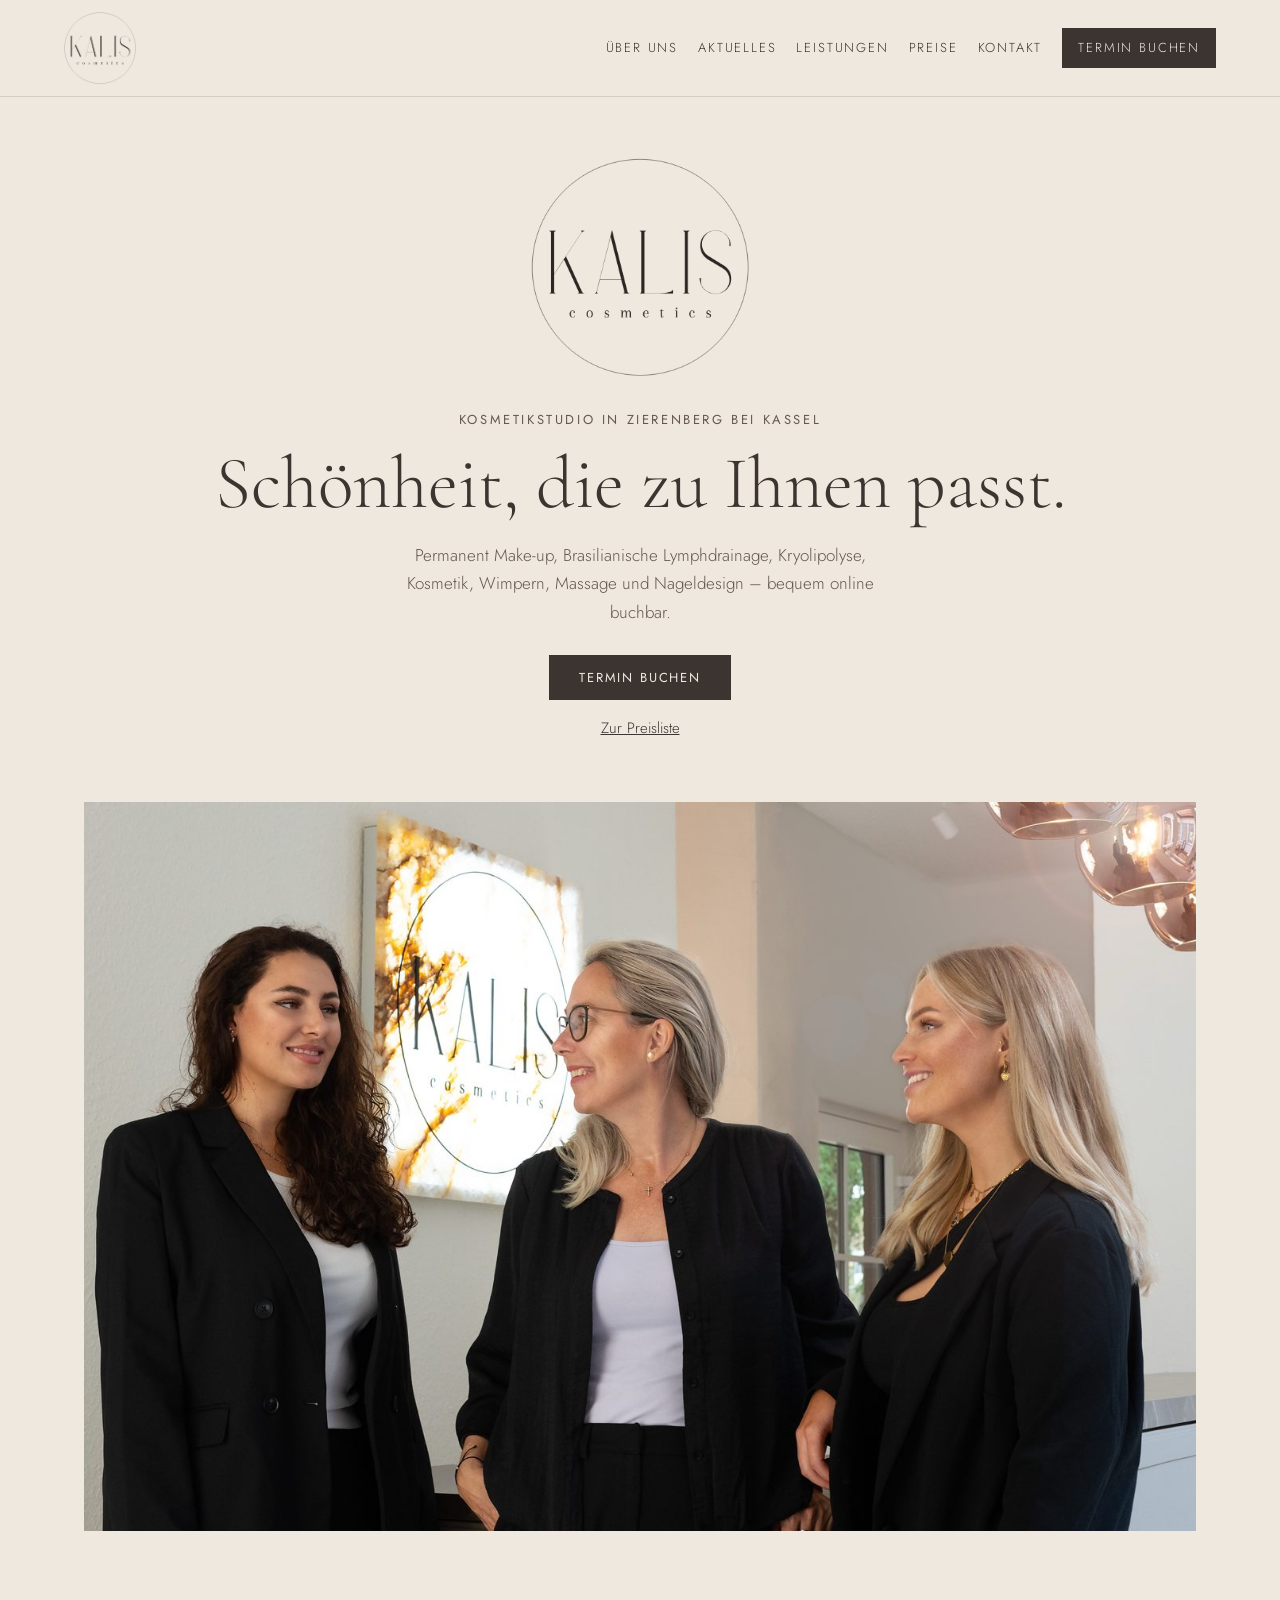
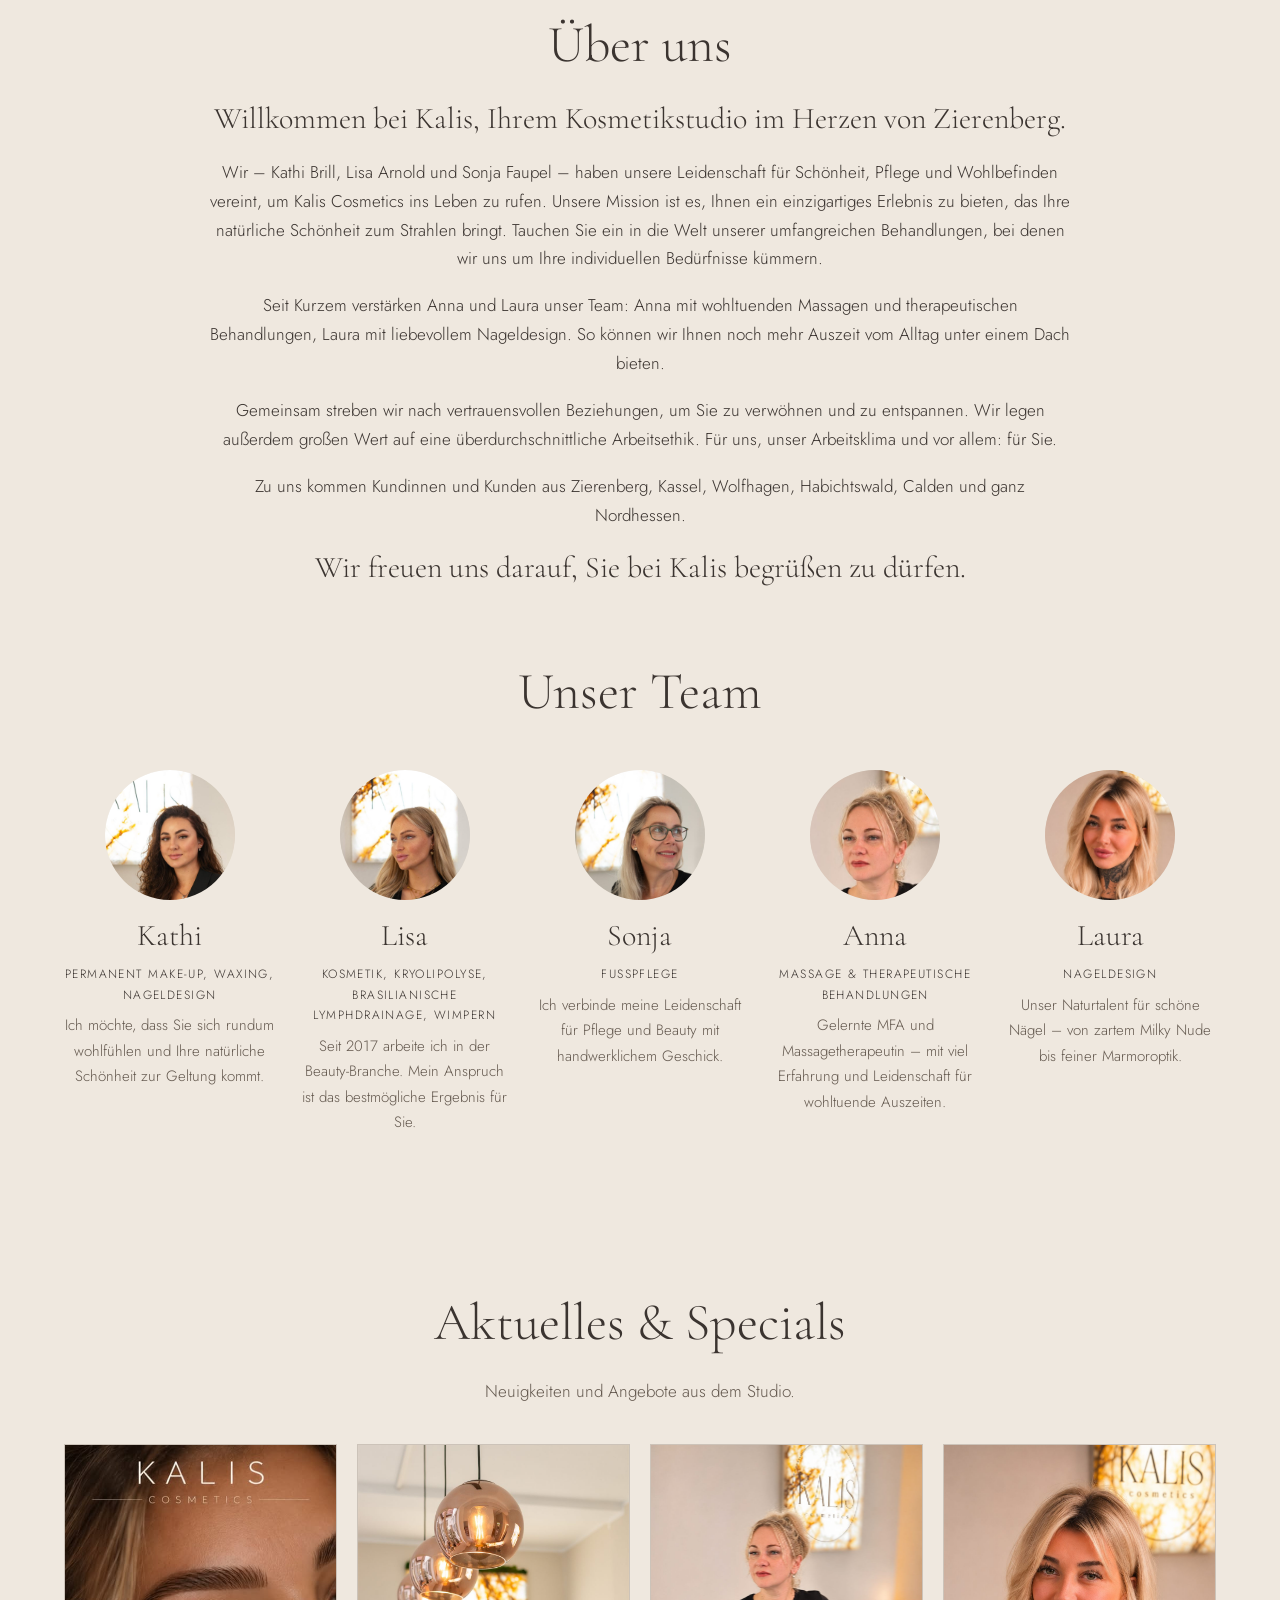
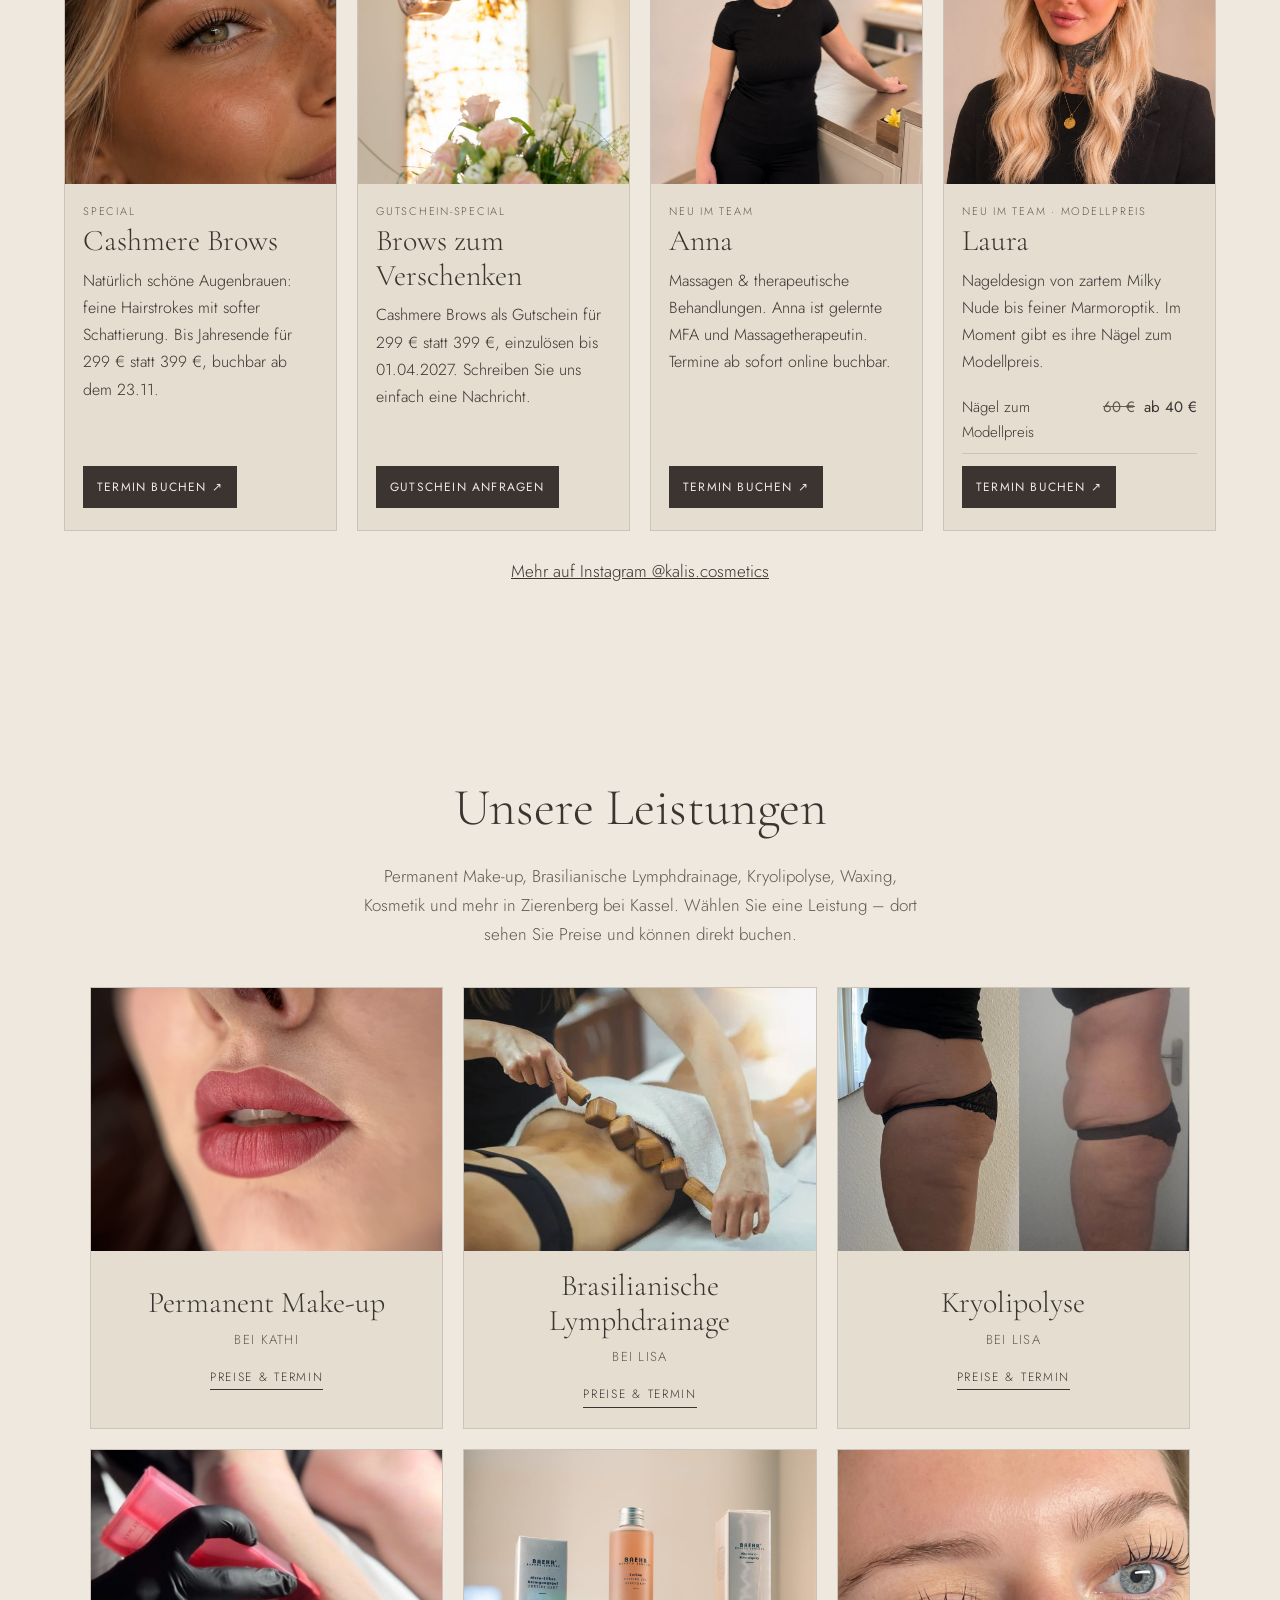
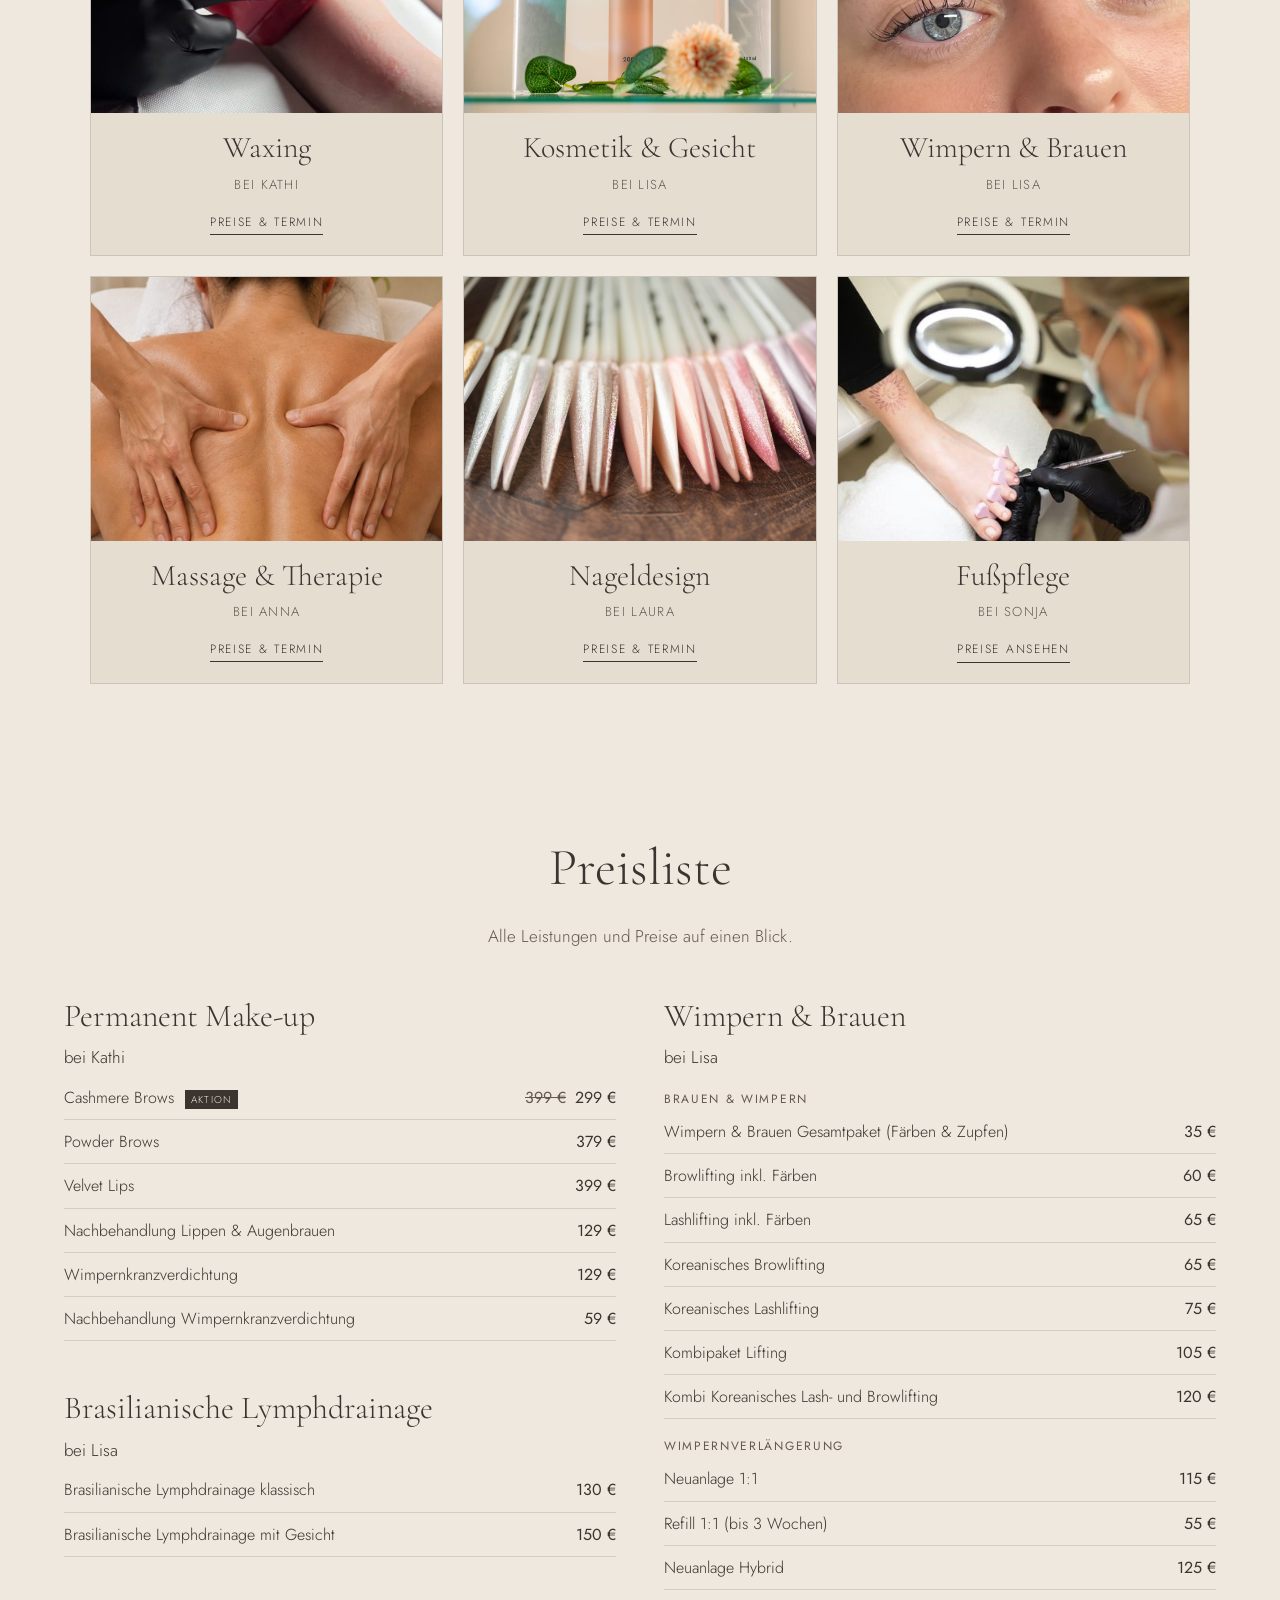
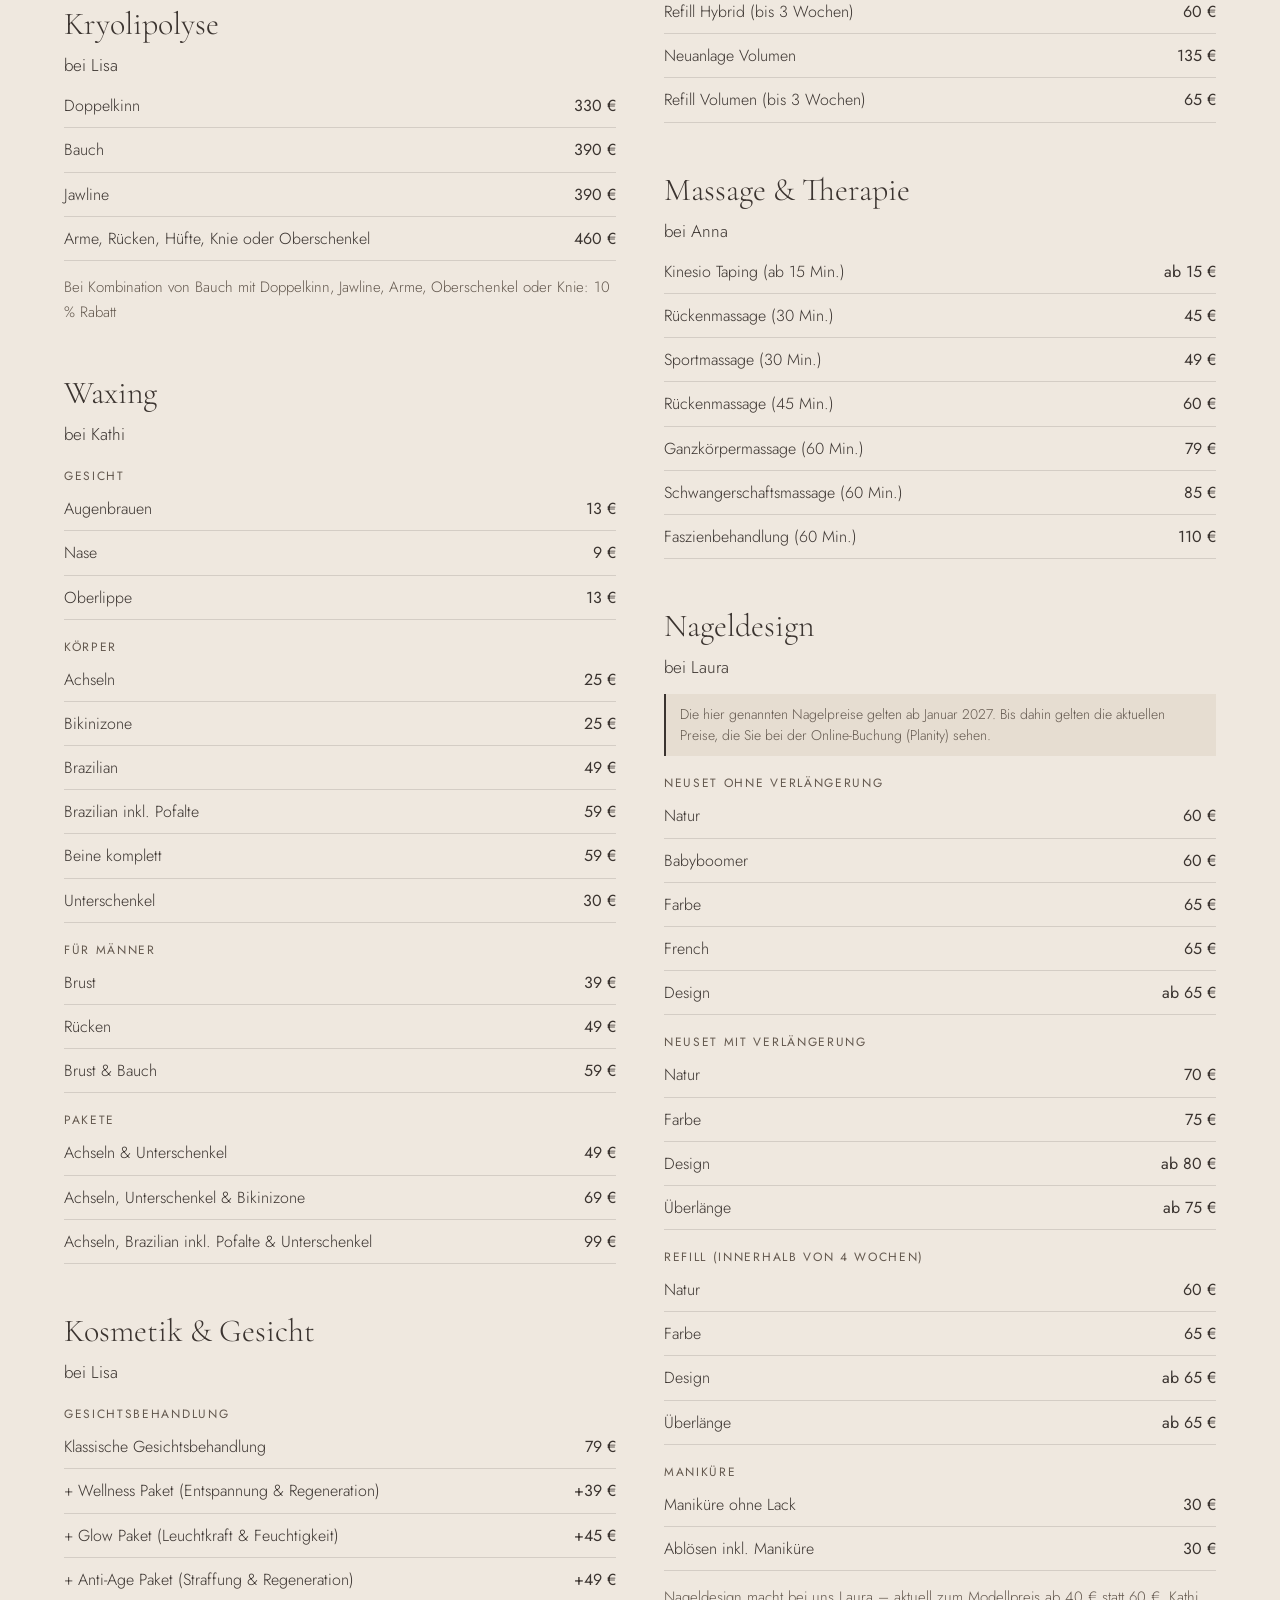
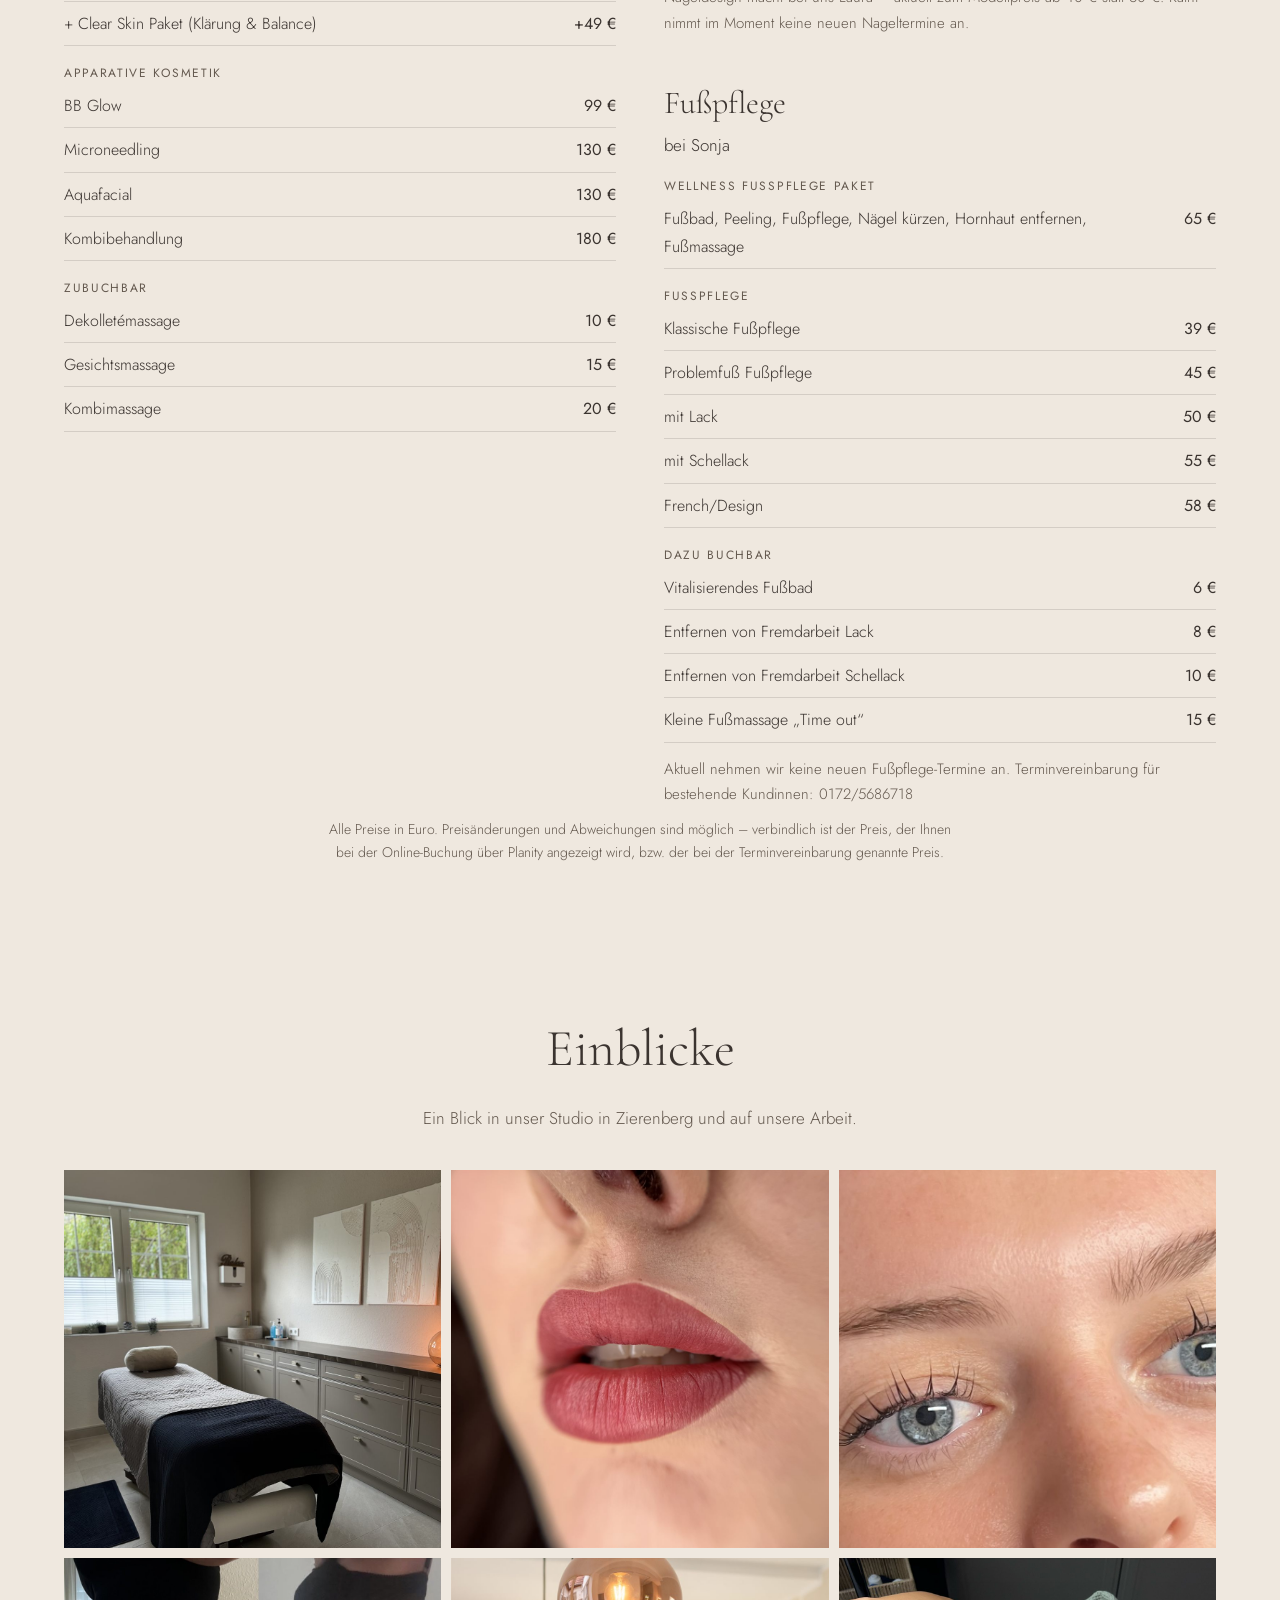
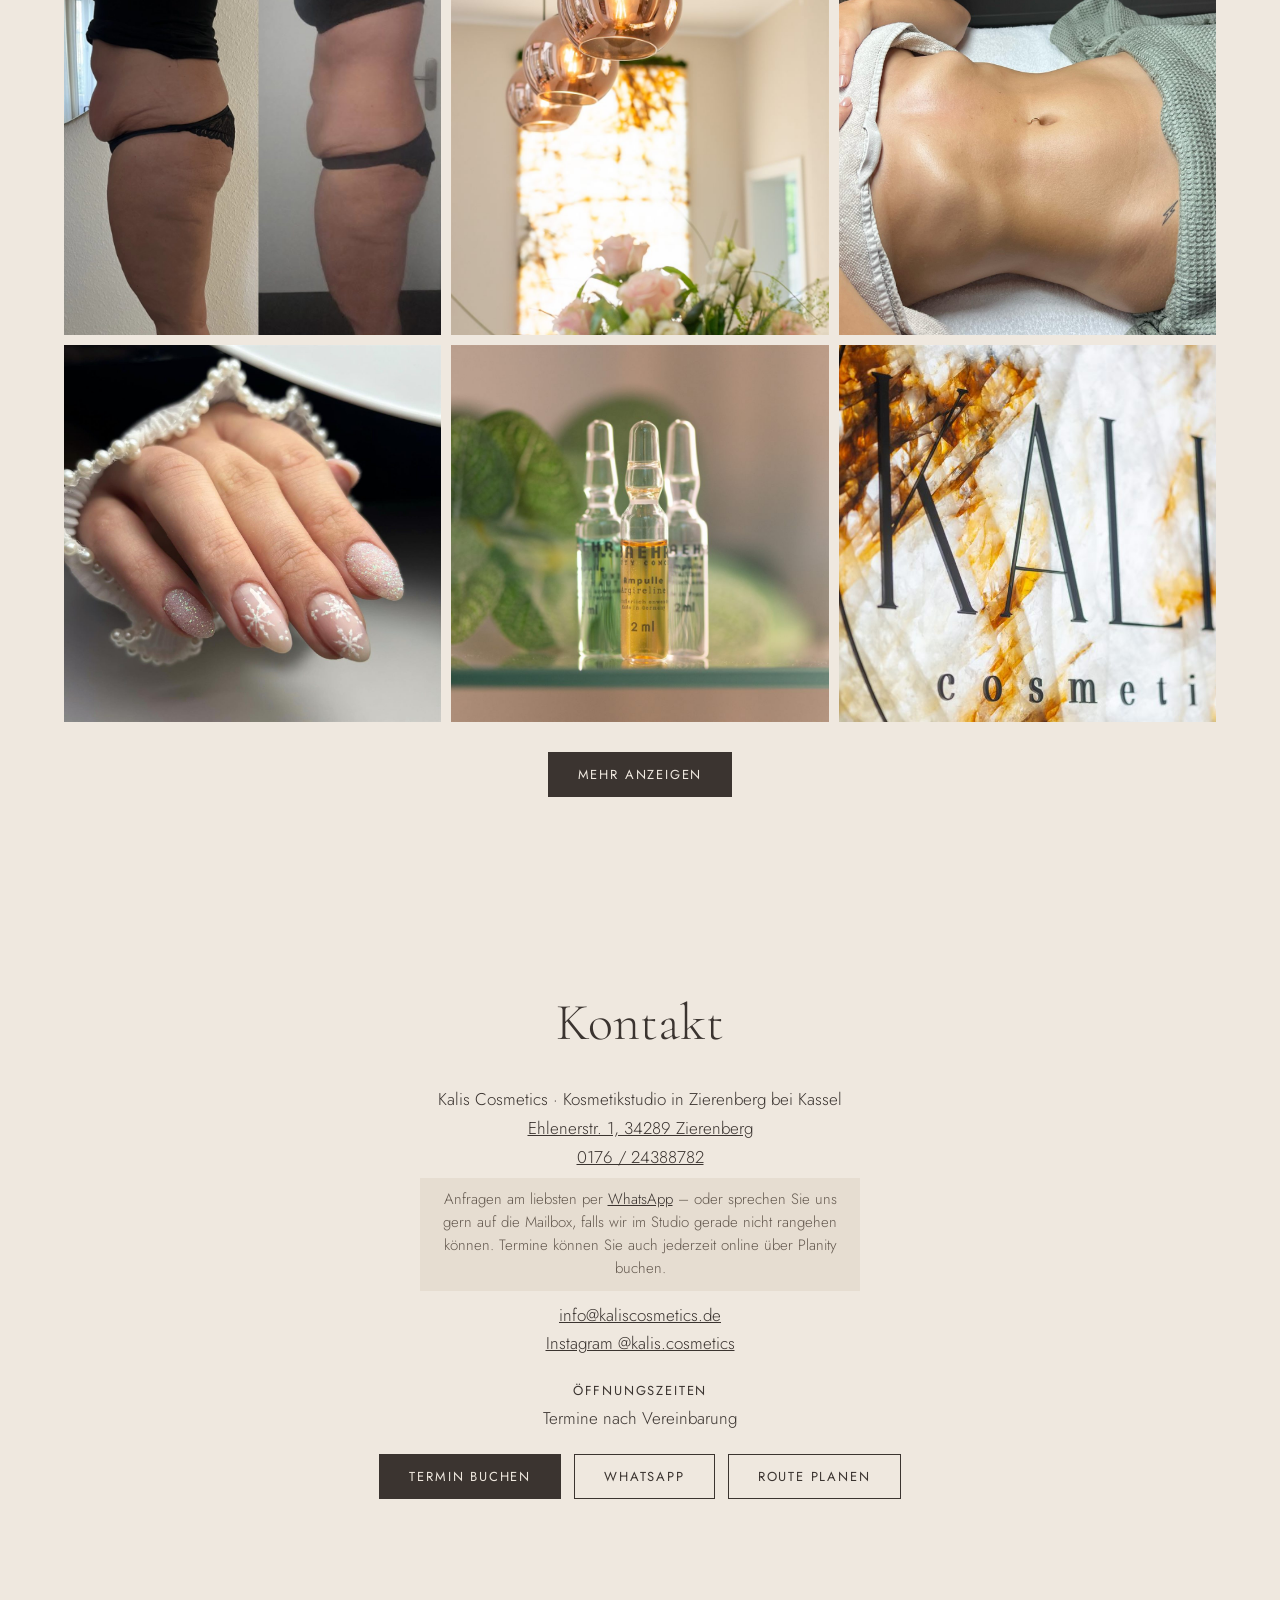
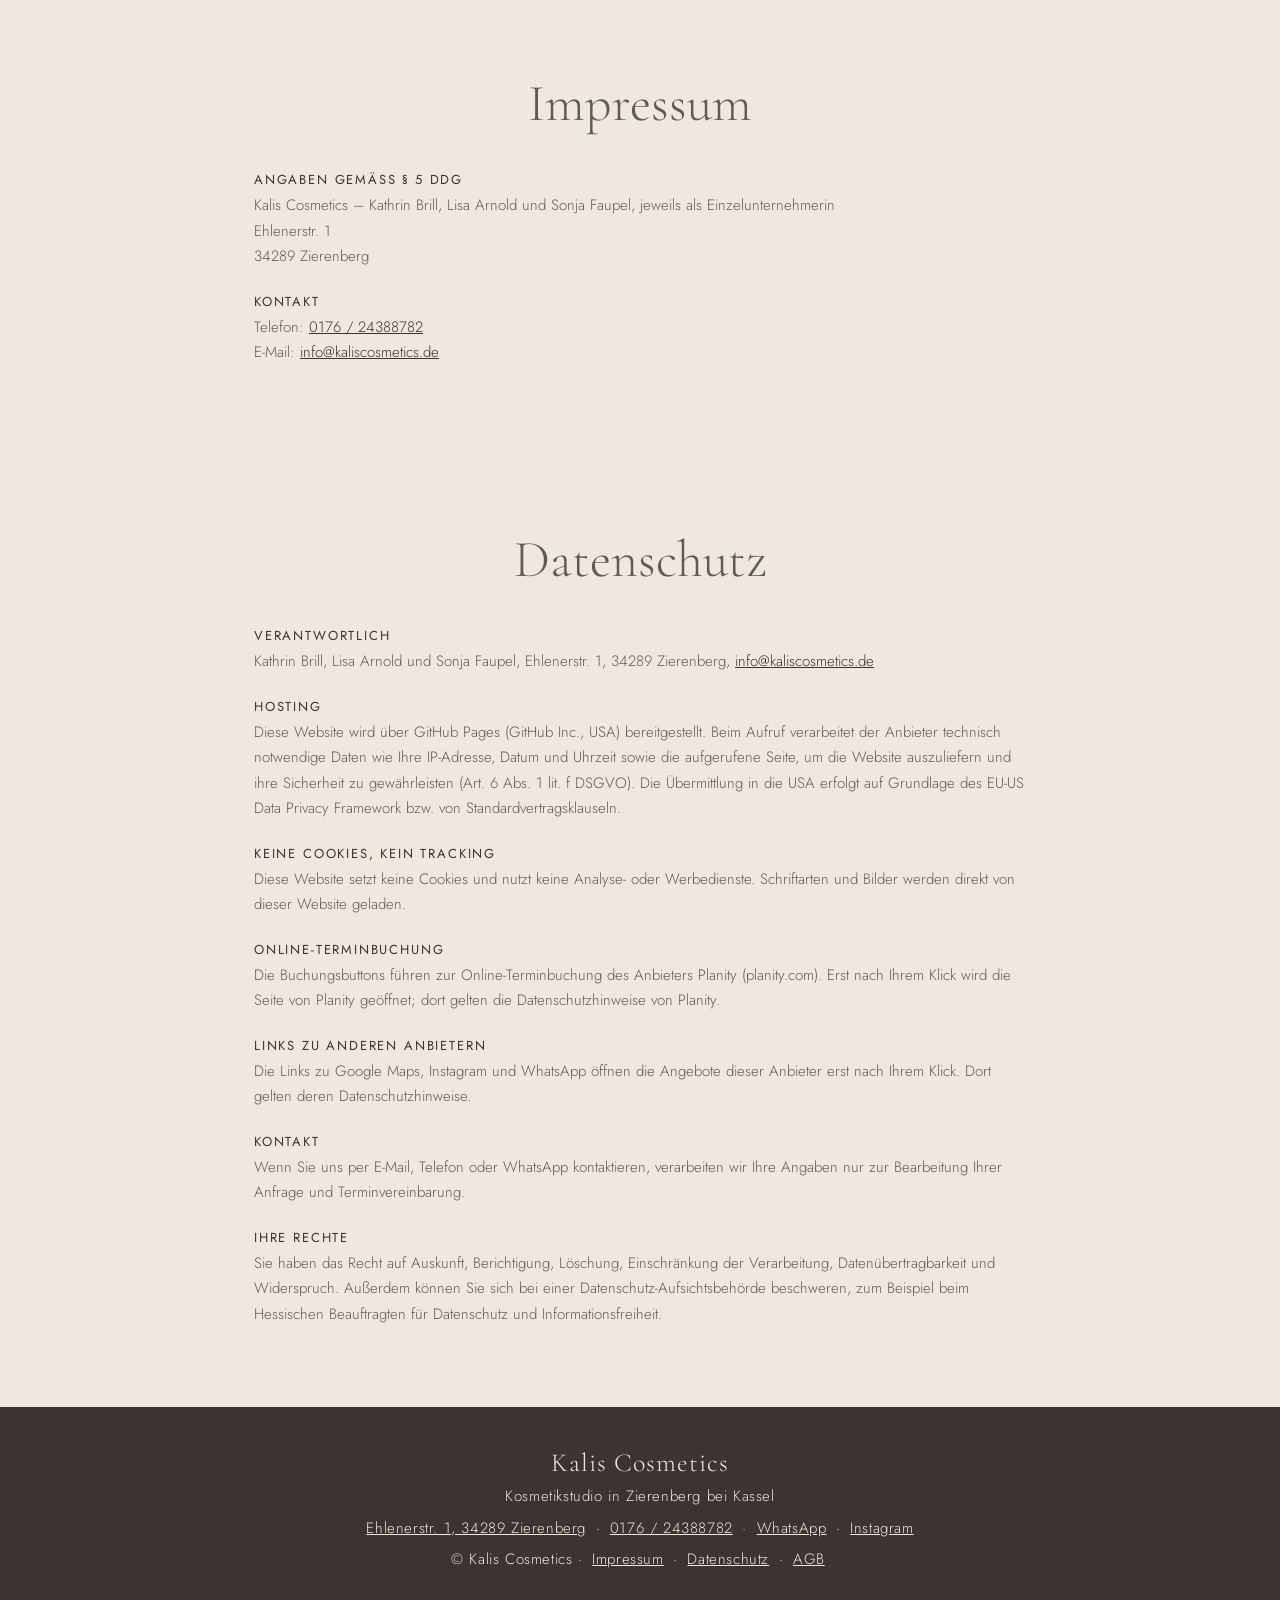
==== commit 7fa5506e: "Add files via upload" ====
--- a/index.html
+++ b/index.html
@@ -19,7 +19,7 @@
 <meta name="twitter:card" content="summary_large_image">
 <link rel="icon" href="logo.png" type="image/png">
 <link rel="apple-touch-icon" href="logo.png">
-<link rel="stylesheet" href="style.css?v=20261115g">
+<link rel="stylesheet" href="style.css?v=20261115i">
 </head><body>
 <header><a href="#top" aria-label="Startseite"><img class="logo" src="logo.png" alt="Kalis Cosmetics Logo"></a>
 <nav><button class="burger" id="burger" aria-label="Menü öffnen" aria-expanded="false" aria-controls="menu"><span></span><span></span><span></span></button>
@@ -83,6 +83,6 @@
 <script type="application/ld+json">
 {"@context":"https://schema.org","@type":"BeautySalon","name":"Kalis Cosmetics","alternateName":"Kalis Kosmetikinstitut","description":"Kosmetikstudio in Zierenberg bei Kassel: Permanent Make-up, Nageldesign, Wimpern, Kosmetik, Kryolipolyse, brasilianische Lymphdrainage, Waxing, Fußpflege und Massage.","url":"https://kaliscosmetics.de/","image":"https://kaliscosmetics.de/team-gruppe.jpg","logo":"https://kaliscosmetics.de/logo.png","email":"info@kaliscosmetics.de","telephone":"+49 176 24388782","priceRange":"€€","paymentAccepted":"Bargeld, Kartenzahlung","address":{"@type":"PostalAddress","streetAddress":"Ehlenerstr. 1","postalCode":"34289","addressLocality":"Zierenberg","addressRegion":"Hessen","addressCountry":"DE"},"areaServed":[{"@type":"City","name":"Zierenberg"},{"@type":"City","name":"Kassel"},{"@type":"City","name":"Wolfhagen"},{"@type":"City","name":"Habichtswald"},{"@type":"City","name":"Calden"},{"@type":"AdministrativeArea","name":"Nordhessen"}],"hasOfferCatalog":{"@type":"OfferCatalog","name":"Leistungen","itemListElement":[{"@type":"Offer","itemOffered":{"@type":"Service","name":"Permanent Make-up (Powder Brows, Cashmere Brows, Velvet Lips, Wimpernkranzverdichtung)"}},{"@type":"Offer","itemOffered":{"@type":"Service","name":"Nageldesign"}},{"@type":"Offer","itemOffered":{"@type":"Service","name":"Wimpernverlängerung, Lash Lifting und Brow Lifting"}},{"@type":"Offer","itemOffered":{"@type":"Service","name":"Kosmetik, Microneedling, BB Glow, Aquafacial"}},{"@type":"Offer","itemOffered":{"@type":"Service","name":"Kryolipolyse"}},{"@type":"Offer","itemOffered":{"@type":"Service","name":"Brasilianische Lymphdrainage"}},{"@type":"Offer","itemOffered":{"@type":"Service","name":"Waxing"}},{"@type":"Offer","itemOffered":{"@type":"Service","name":"Fußpflege"}},{"@type":"Offer","itemOffered":{"@type":"Service","name":"Massage"}}]},"sameAs":["https://www.instagram.com/kalis.cosmetics"]}
 </script>
-<script src="data.js?v=20261115g"></script>
-<script src="script.js?v=20261115g"></script>
+<script src="data.js?v=20261115i"></script>
+<script src="script.js?v=20261115i"></script>
 </body></html>
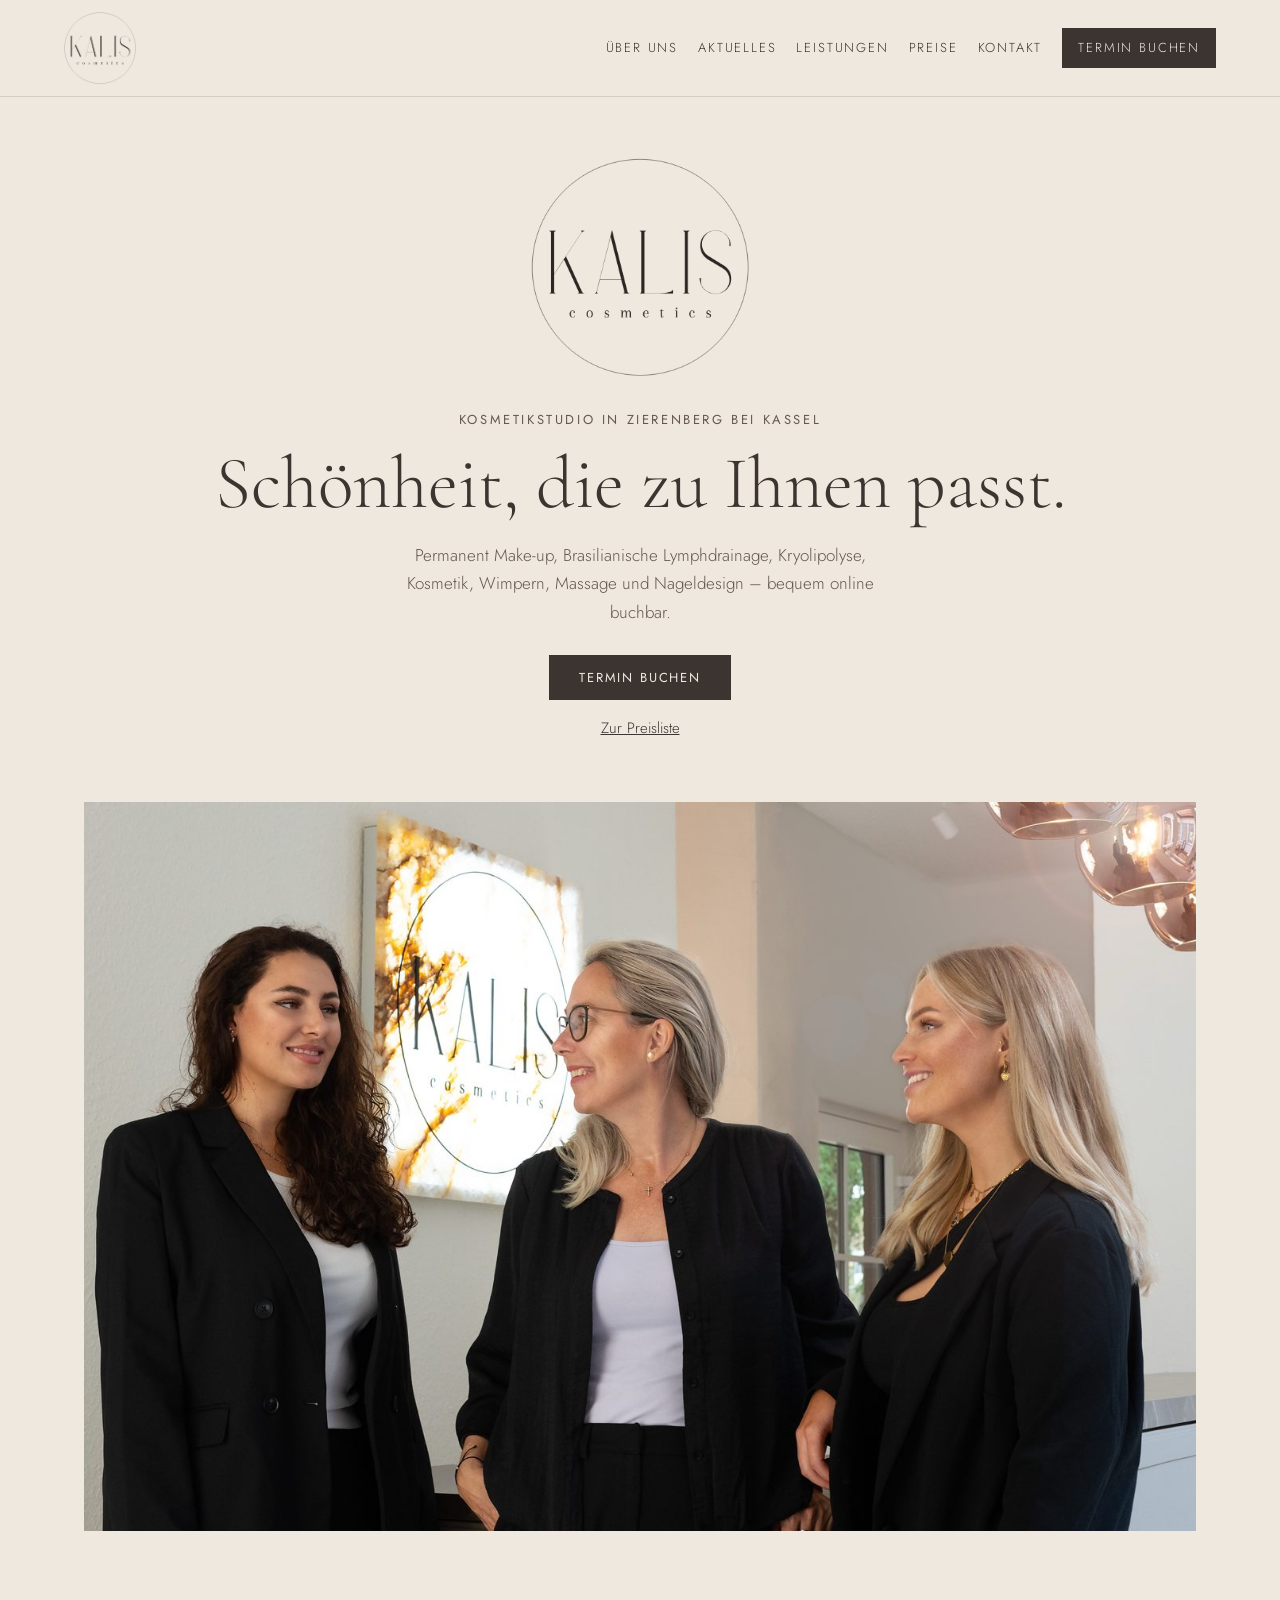
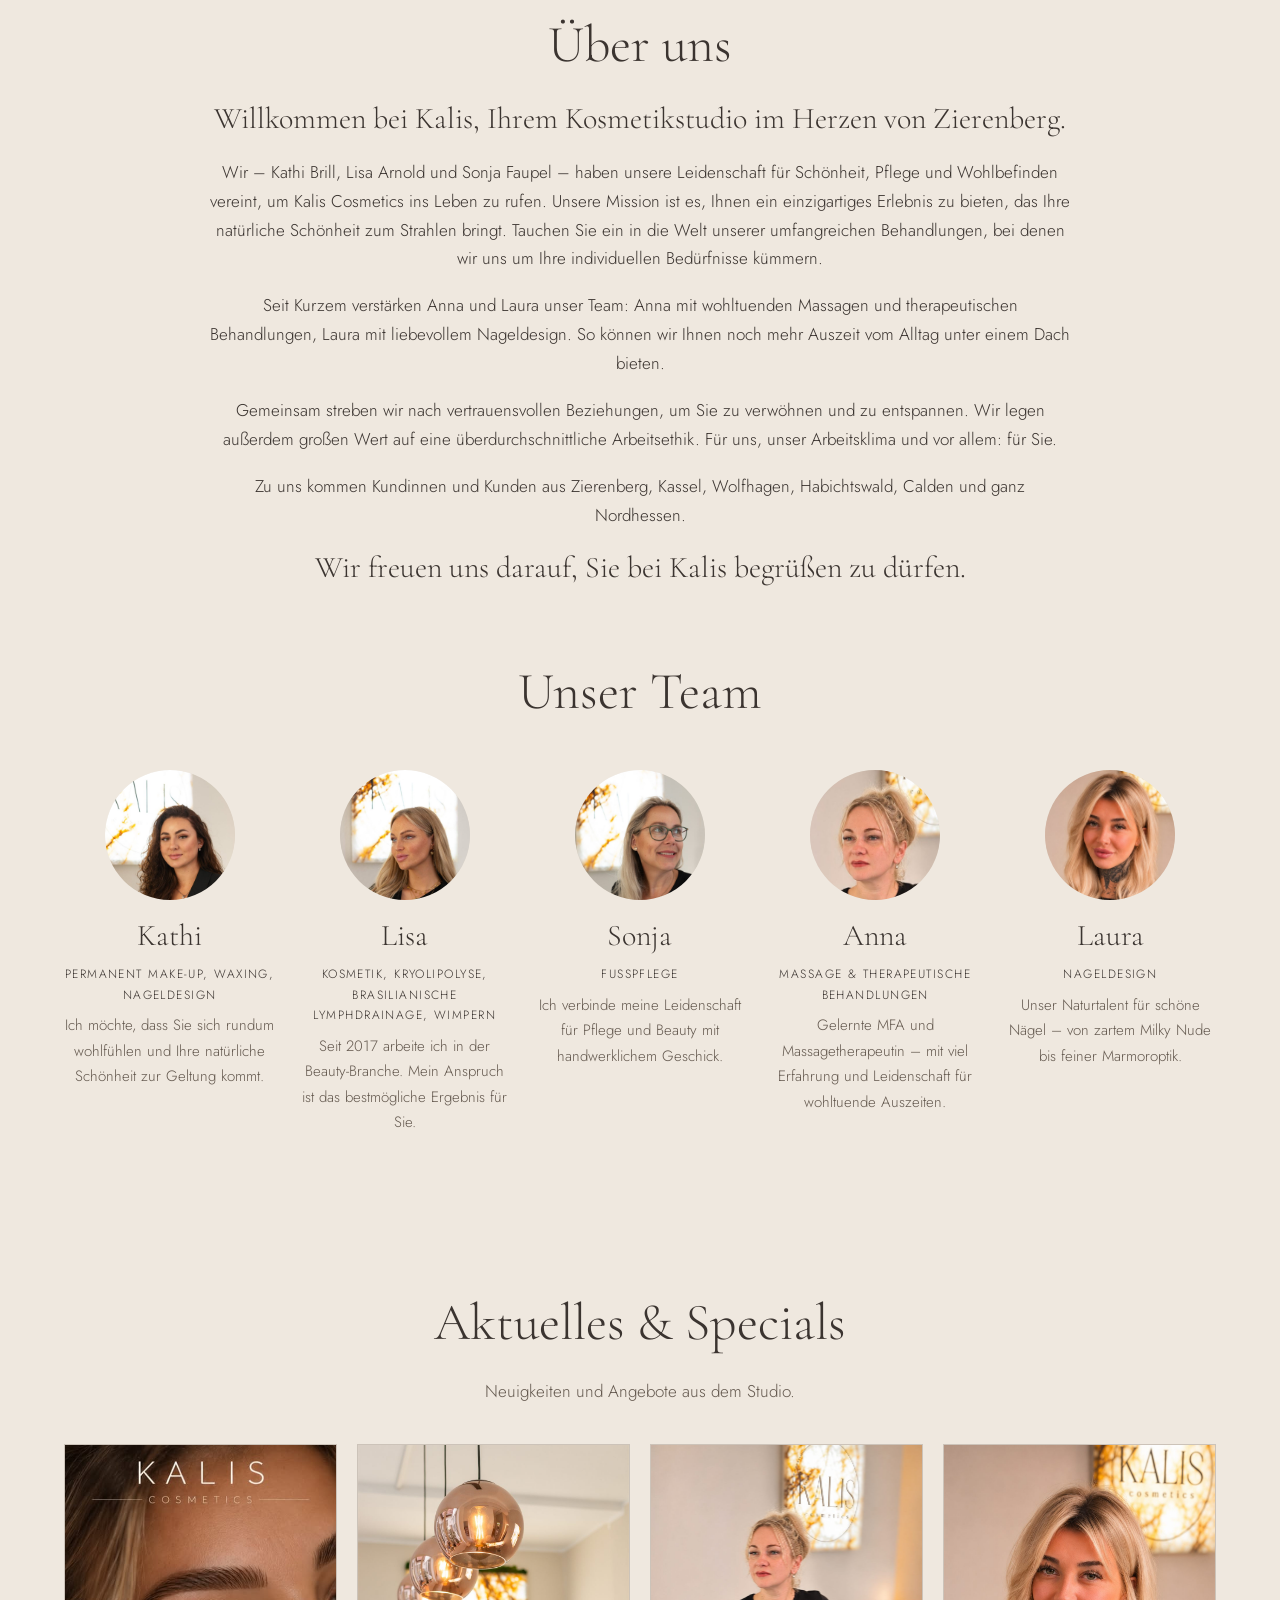
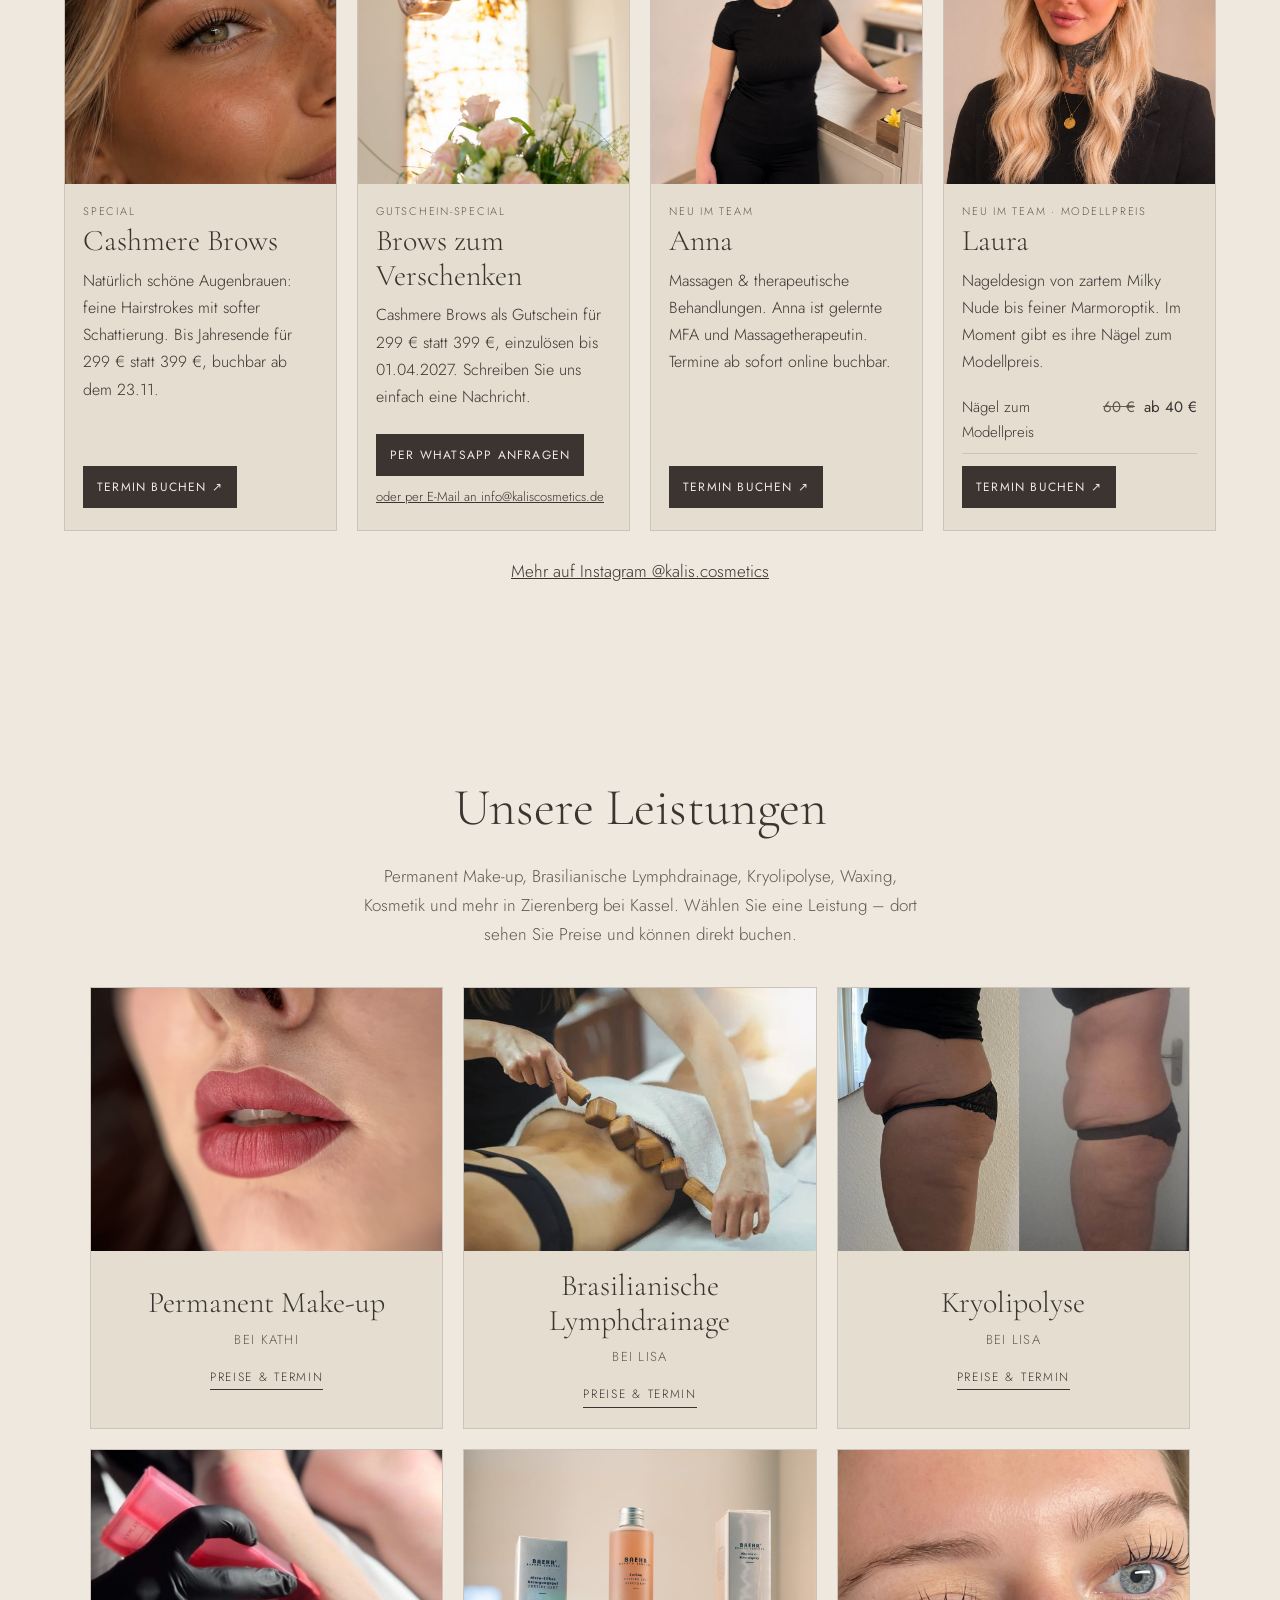
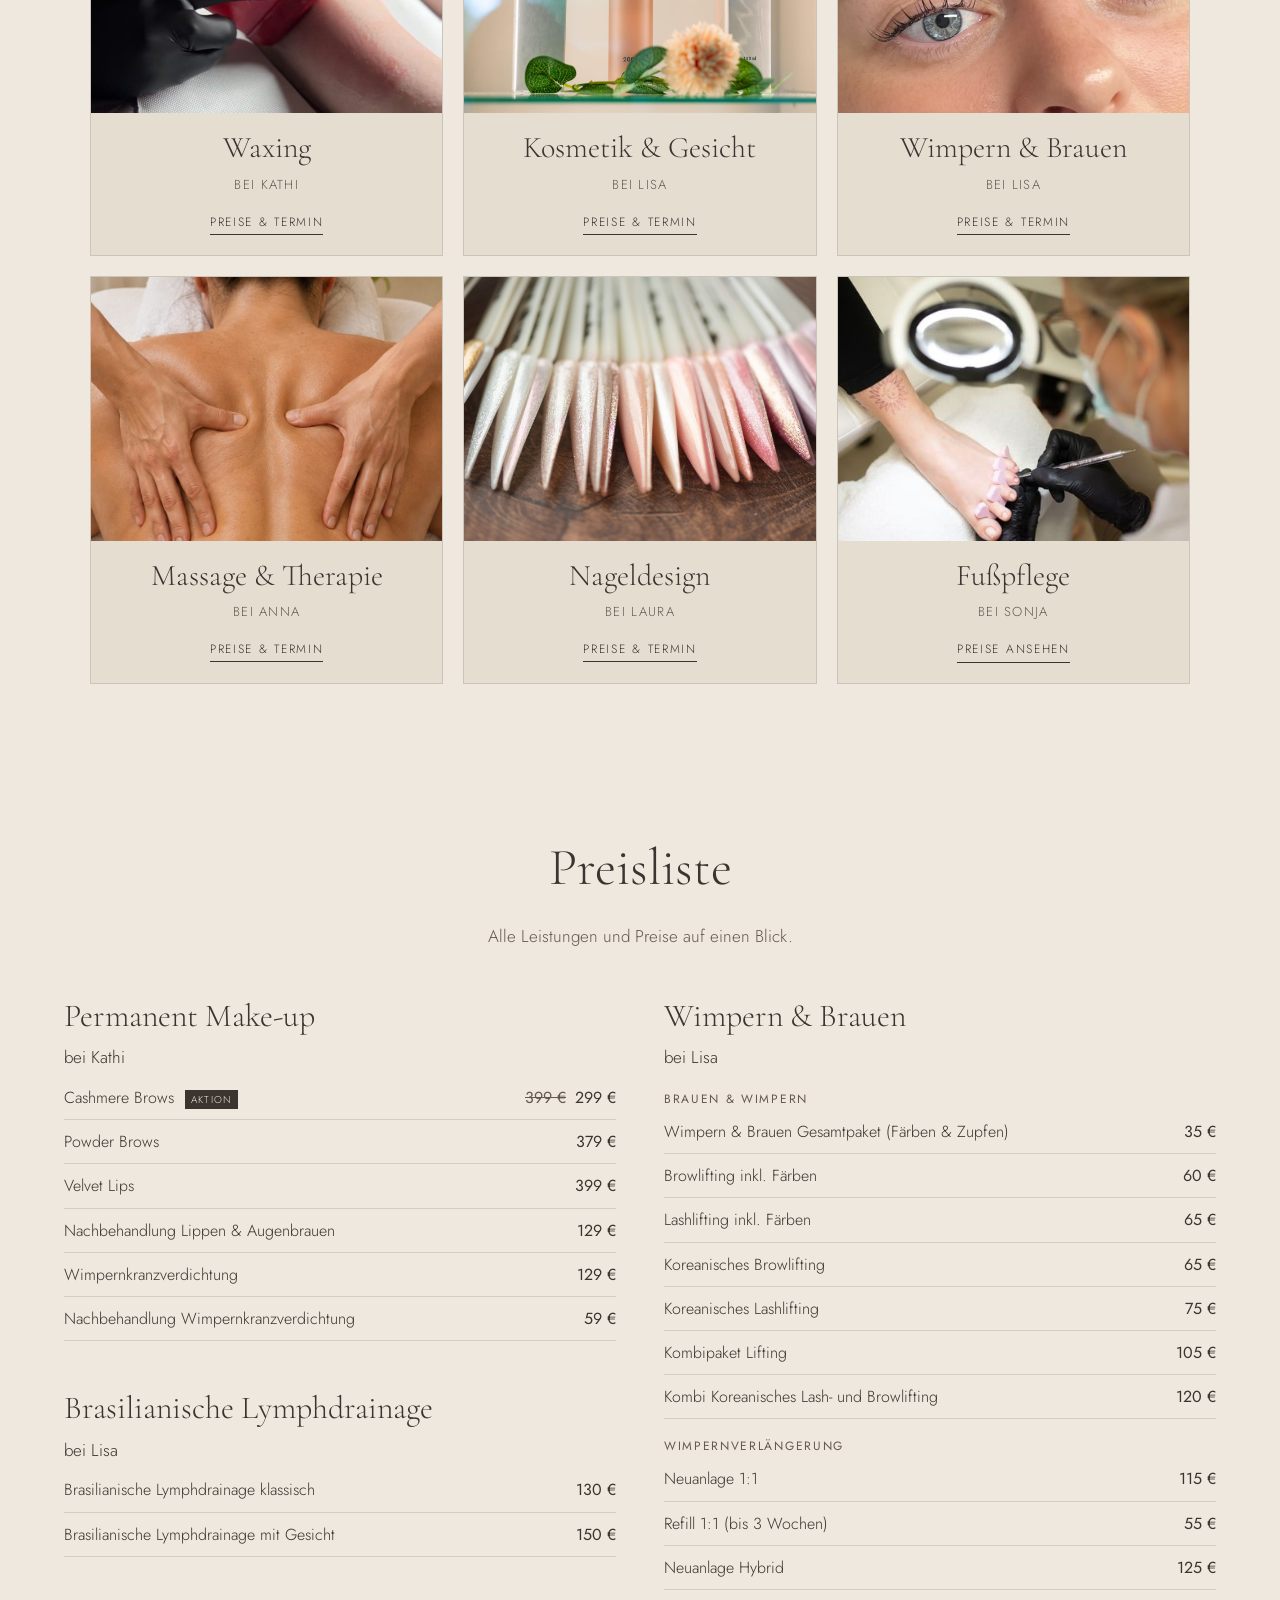
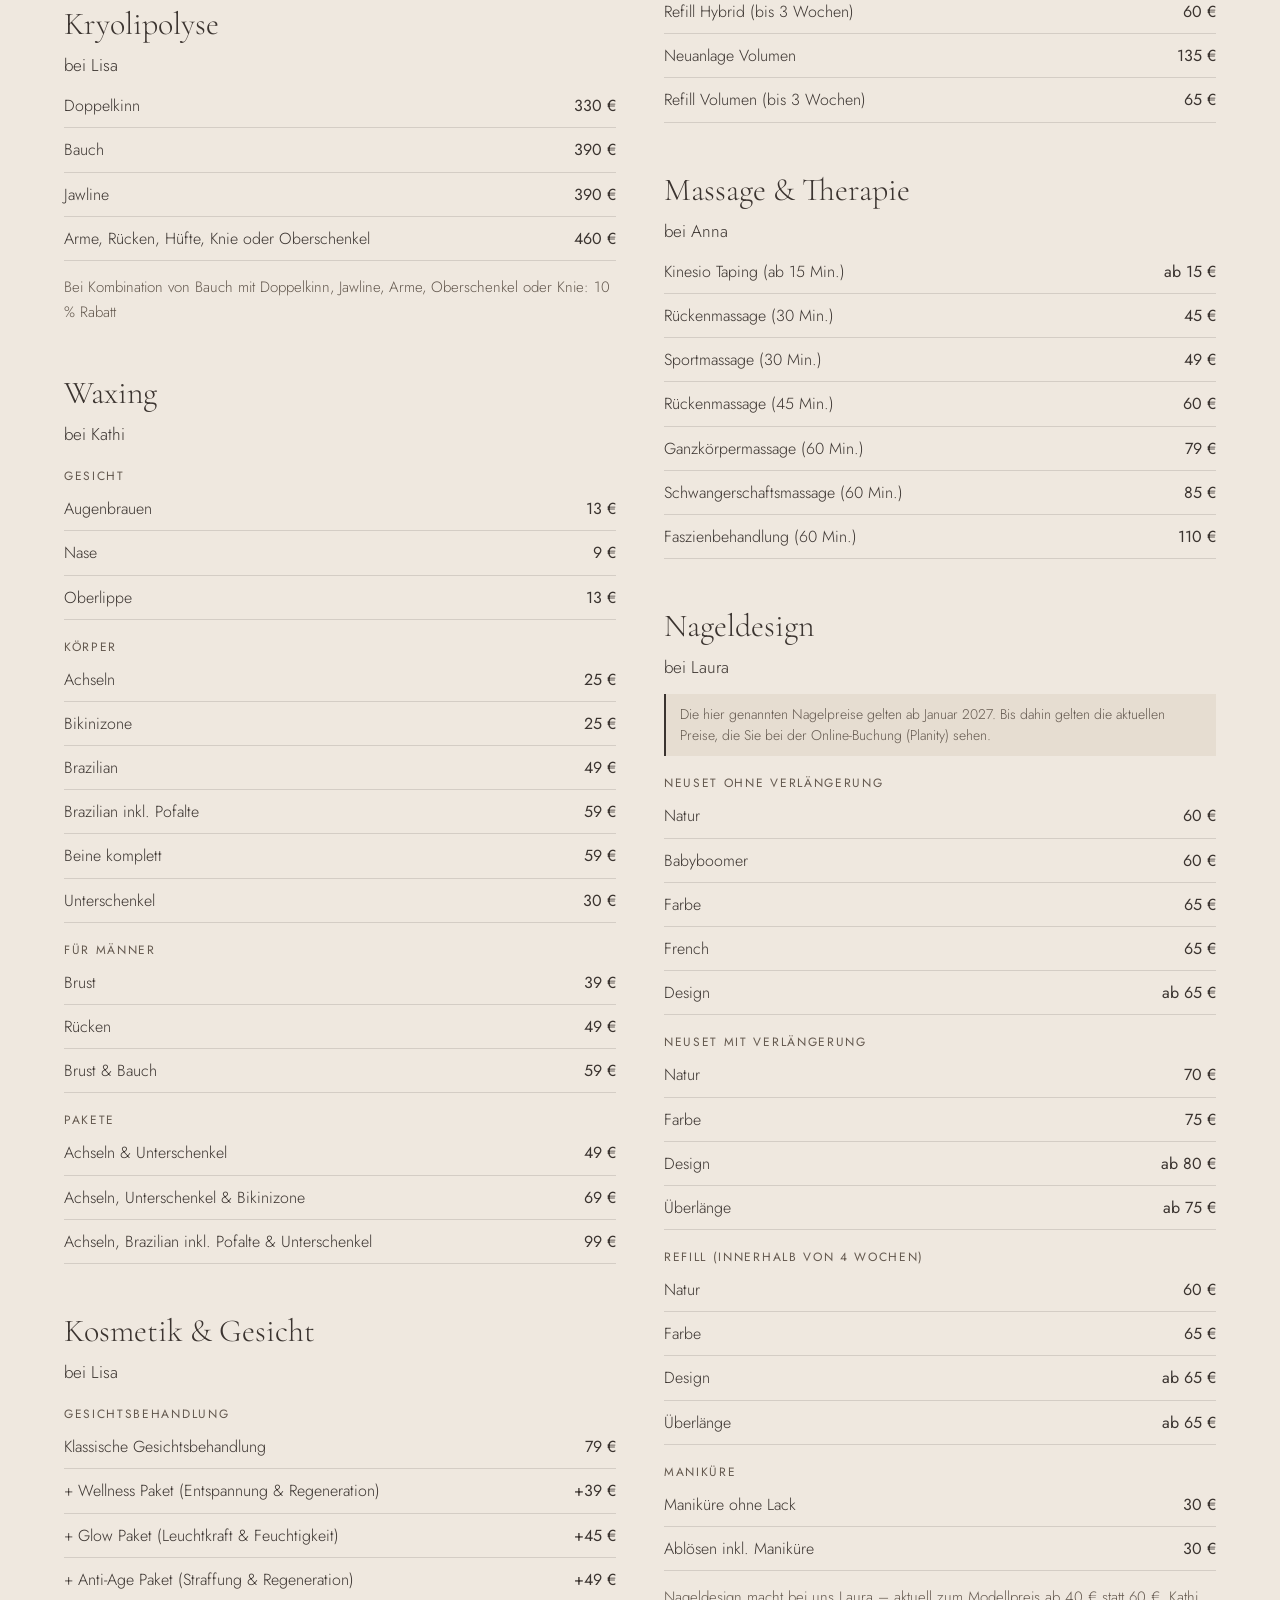
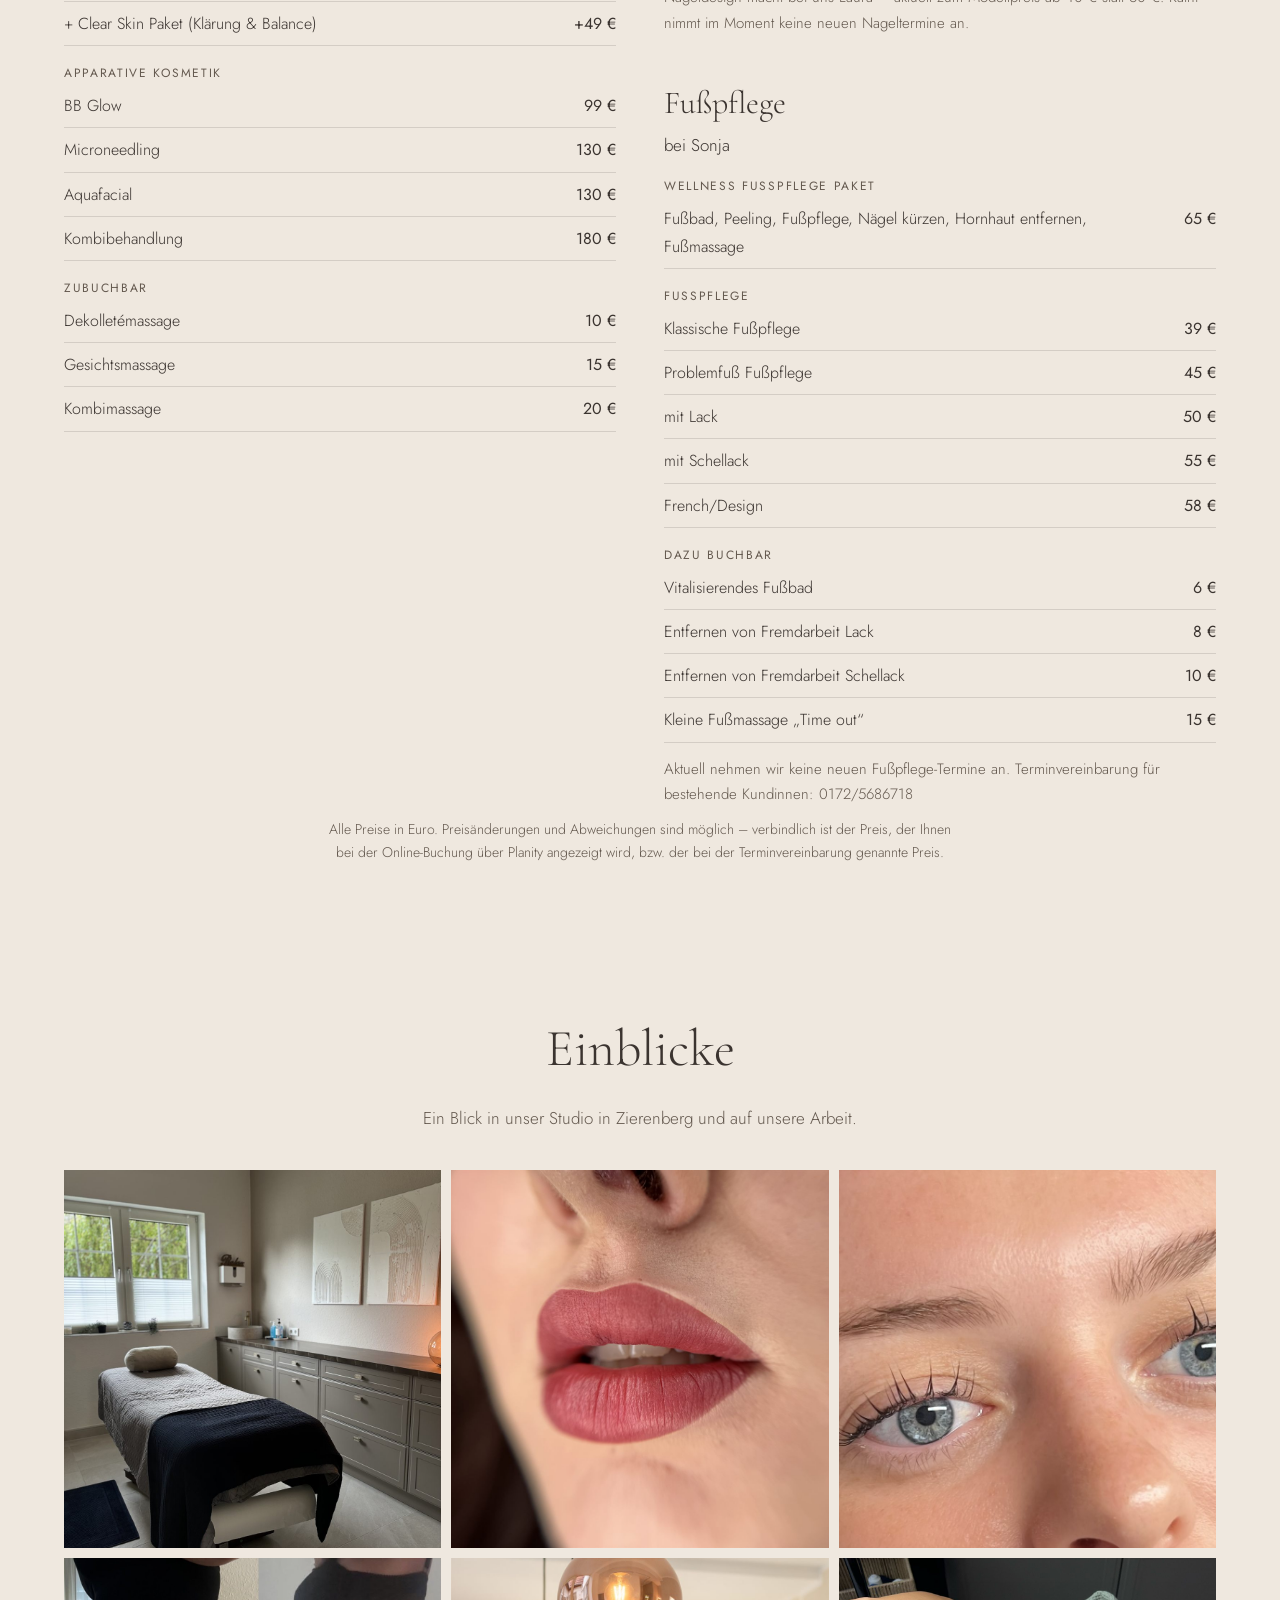
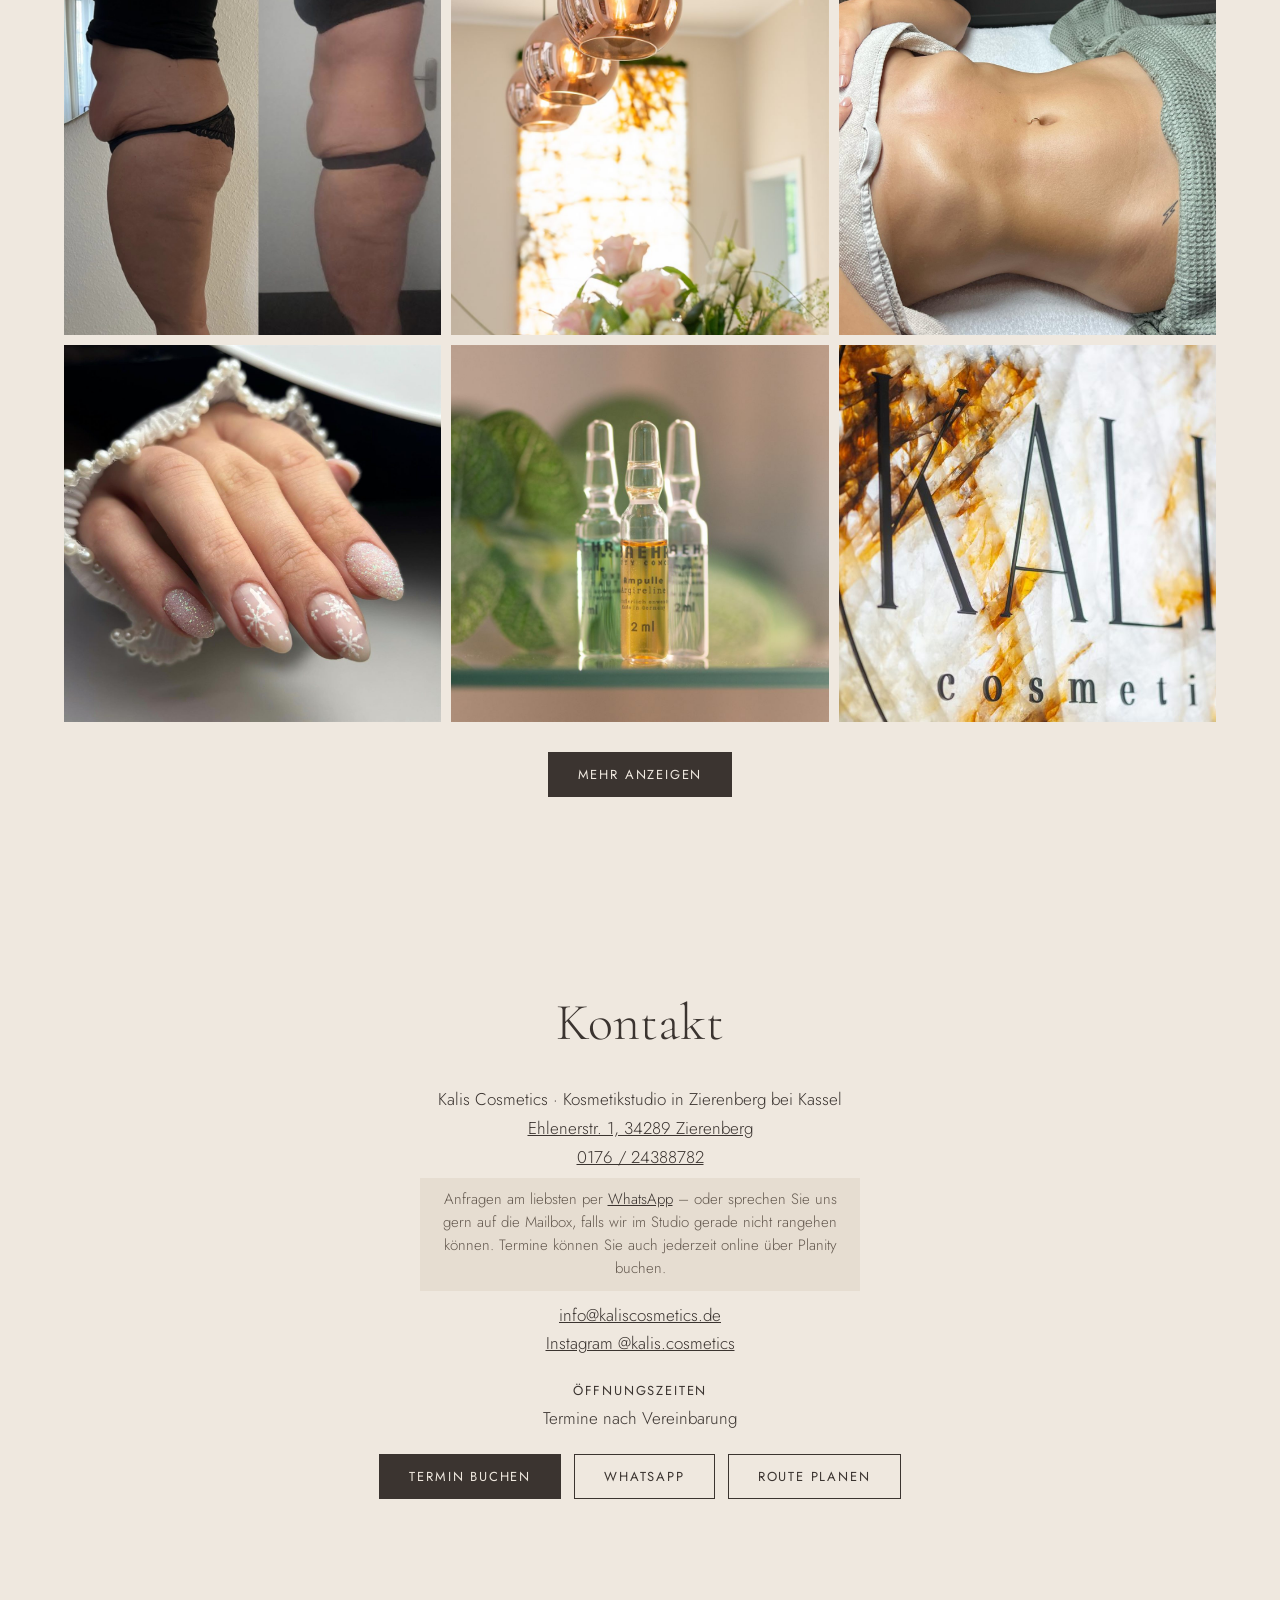
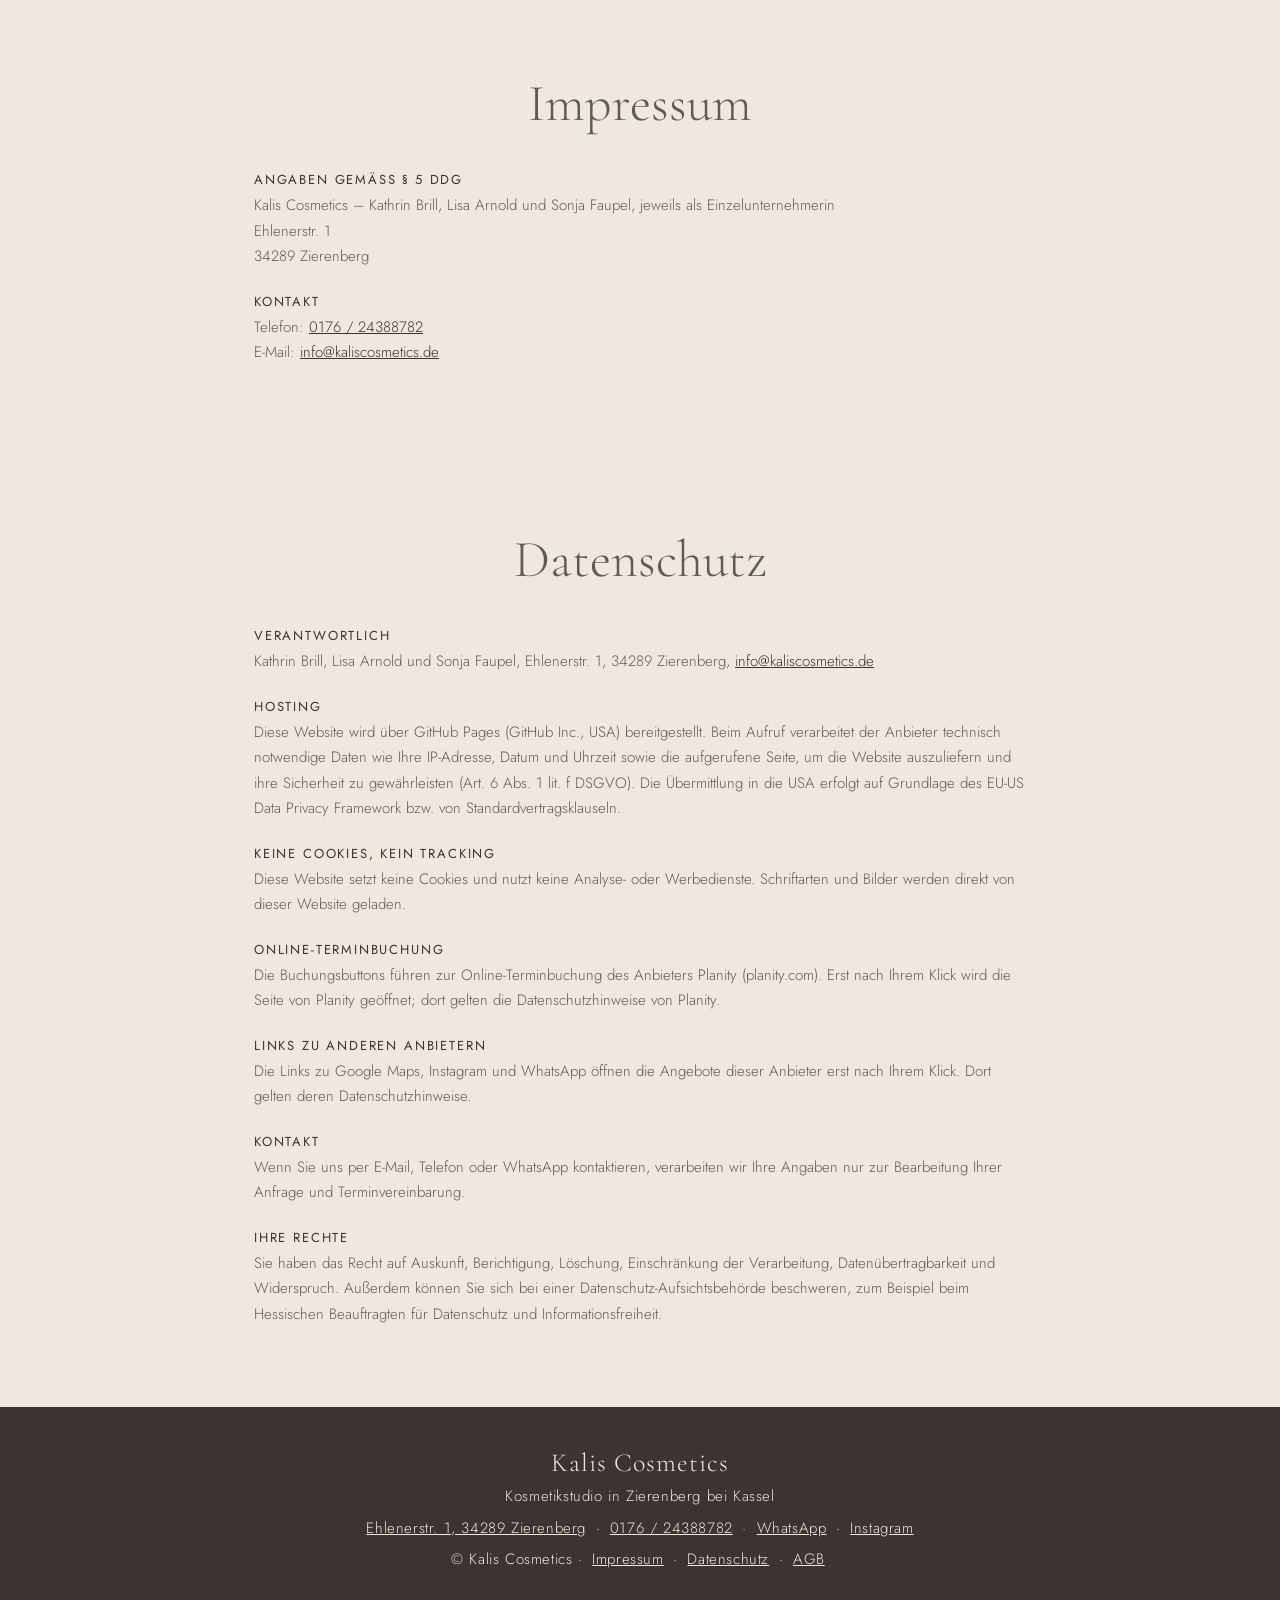
==== commit a2d1e311: "Add files via upload" ====
--- a/index.html
+++ b/index.html
@@ -19,7 +19,7 @@
 <meta name="twitter:card" content="summary_large_image">
 <link rel="icon" href="logo.png" type="image/png">
 <link rel="apple-touch-icon" href="logo.png">
-<link rel="stylesheet" href="style.css?v=20261115i">
+<link rel="stylesheet" href="style.css?v=20261115l">
 </head><body>
 <header><a href="#top" aria-label="Startseite"><img class="logo" src="logo.png" alt="Kalis Cosmetics Logo"></a>
 <nav><button class="burger" id="burger" aria-label="Menü öffnen" aria-expanded="false" aria-controls="menu"><span></span><span></span><span></span></button>
@@ -83,6 +83,6 @@
 <script type="application/ld+json">
 {"@context":"https://schema.org","@type":"BeautySalon","name":"Kalis Cosmetics","alternateName":"Kalis Kosmetikinstitut","description":"Kosmetikstudio in Zierenberg bei Kassel: Permanent Make-up, Nageldesign, Wimpern, Kosmetik, Kryolipolyse, brasilianische Lymphdrainage, Waxing, Fußpflege und Massage.","url":"https://kaliscosmetics.de/","image":"https://kaliscosmetics.de/team-gruppe.jpg","logo":"https://kaliscosmetics.de/logo.png","email":"info@kaliscosmetics.de","telephone":"+49 176 24388782","priceRange":"€€","paymentAccepted":"Bargeld, Kartenzahlung","address":{"@type":"PostalAddress","streetAddress":"Ehlenerstr. 1","postalCode":"34289","addressLocality":"Zierenberg","addressRegion":"Hessen","addressCountry":"DE"},"areaServed":[{"@type":"City","name":"Zierenberg"},{"@type":"City","name":"Kassel"},{"@type":"City","name":"Wolfhagen"},{"@type":"City","name":"Habichtswald"},{"@type":"City","name":"Calden"},{"@type":"AdministrativeArea","name":"Nordhessen"}],"hasOfferCatalog":{"@type":"OfferCatalog","name":"Leistungen","itemListElement":[{"@type":"Offer","itemOffered":{"@type":"Service","name":"Permanent Make-up (Powder Brows, Cashmere Brows, Velvet Lips, Wimpernkranzverdichtung)"}},{"@type":"Offer","itemOffered":{"@type":"Service","name":"Nageldesign"}},{"@type":"Offer","itemOffered":{"@type":"Service","name":"Wimpernverlängerung, Lash Lifting und Brow Lifting"}},{"@type":"Offer","itemOffered":{"@type":"Service","name":"Kosmetik, Microneedling, BB Glow, Aquafacial"}},{"@type":"Offer","itemOffered":{"@type":"Service","name":"Kryolipolyse"}},{"@type":"Offer","itemOffered":{"@type":"Service","name":"Brasilianische Lymphdrainage"}},{"@type":"Offer","itemOffered":{"@type":"Service","name":"Waxing"}},{"@type":"Offer","itemOffered":{"@type":"Service","name":"Fußpflege"}},{"@type":"Offer","itemOffered":{"@type":"Service","name":"Massage"}}]},"sameAs":["https://www.instagram.com/kalis.cosmetics"]}
 </script>
-<script src="data.js?v=20261115i"></script>
-<script src="script.js?v=20261115i"></script>
+<script src="data.js?v=20261115l"></script>
+<script src="script.js?v=20261115l"></script>
 </body></html>
--- a/style.css
+++ b/style.css
@@ -86,6 +86,7 @@
 .card .lbl{font-size:11px;letter-spacing:.16em;text-transform:uppercase;color:var(--mu)}
 .card h3{font-size:30px;line-height:1.15;margin:4px 0 8px}.card p{font-size:16px;margin:0 0 16px}.card>div>.btn{margin-top:auto}
 .card .btn+.btn{margin-top:8px}
+.card-link2{display:inline-block;margin-top:10px;font-size:13px;color:var(--tx);word-break:break-word}
 .card-preise{margin:-4px 0 12px}.card-preise li{font-size:15px;padding:7px 0}.card .card-hinweis{font-size:14px;color:var(--mu);flex:0 0 auto}
 @media(min-width:641px){
   .card.gross{grid-column:1/-1;flex-direction:row}
@@ -119,7 +120,10 @@
   .menu a{margin:0;padding:14px 0;font-size:14px;border-bottom:1px solid var(--line)}.menu a:last-child{border-bottom:0}
   nav .nav-btn{margin-left:4px}
 }
-@media(max-width:640px){nav .nav-btn{padding:8px 12px;font-size:11px}.logo{width:60px;height:60px}section{padding:50px 5vw}.gal{grid-template-columns:repeat(2,1fr);gap:6px}.lb-nav{font-size:40px;padding:8px}
+@media(max-width:640px){nav .nav-btn{padding:8px 12px;font-size:11px}.logo{width:60px;height:60px}section{padding:40px 5vw}
+  /* Preisliste am Handy ohne Spalten-Layout (Safari zeigt sonst große Leerflächen) */
+  .preisliste{columns:auto;column-gap:0}.pl{break-inside:auto}
+  h2{margin-bottom:6px}.sub{margin-bottom:24px}.gal{grid-template-columns:repeat(2,1fr);gap:6px}.lb-nav{font-size:40px;padding:8px}
   /* Aktuelles: untereinander */
   .news{grid-template-columns:1fr;gap:16px}.card img{aspect-ratio:4/3}.card img.ganz{aspect-ratio:1}
   /* Leistungen: zwei Kacheln nebeneinander */
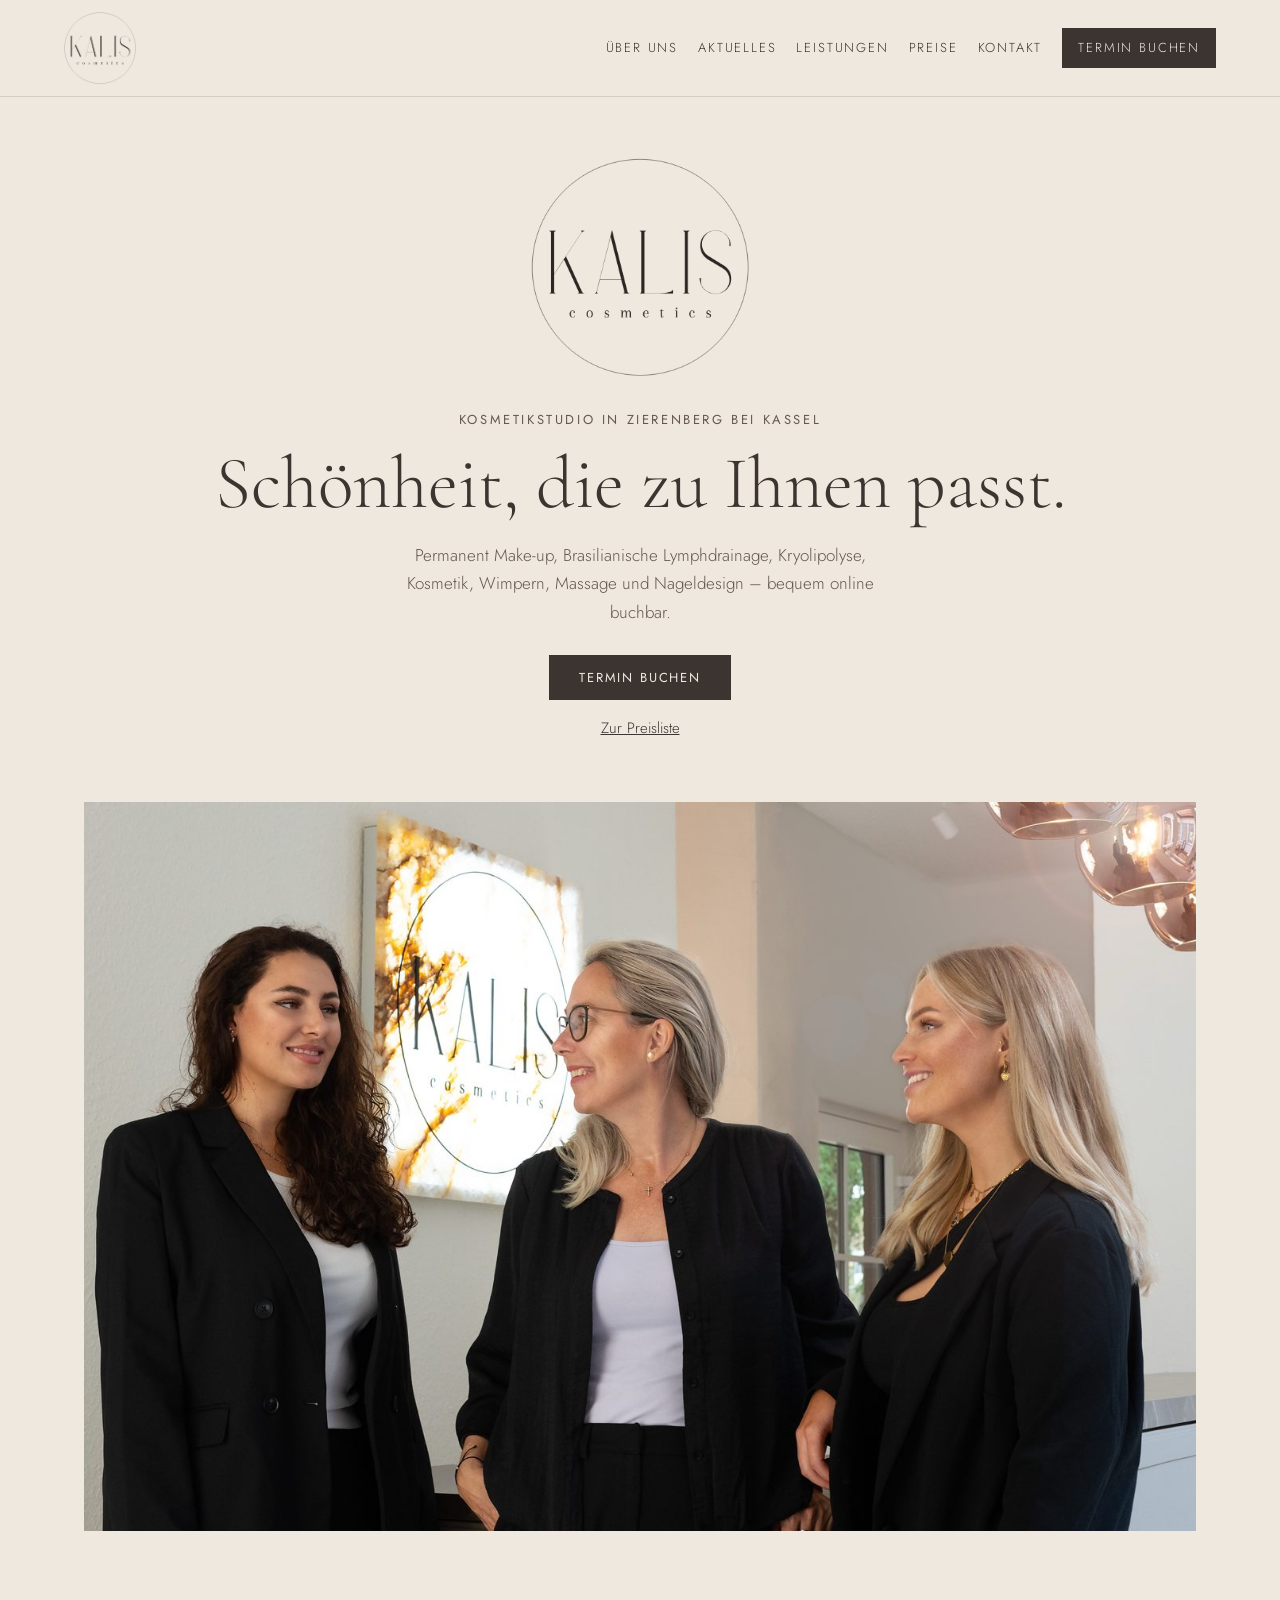
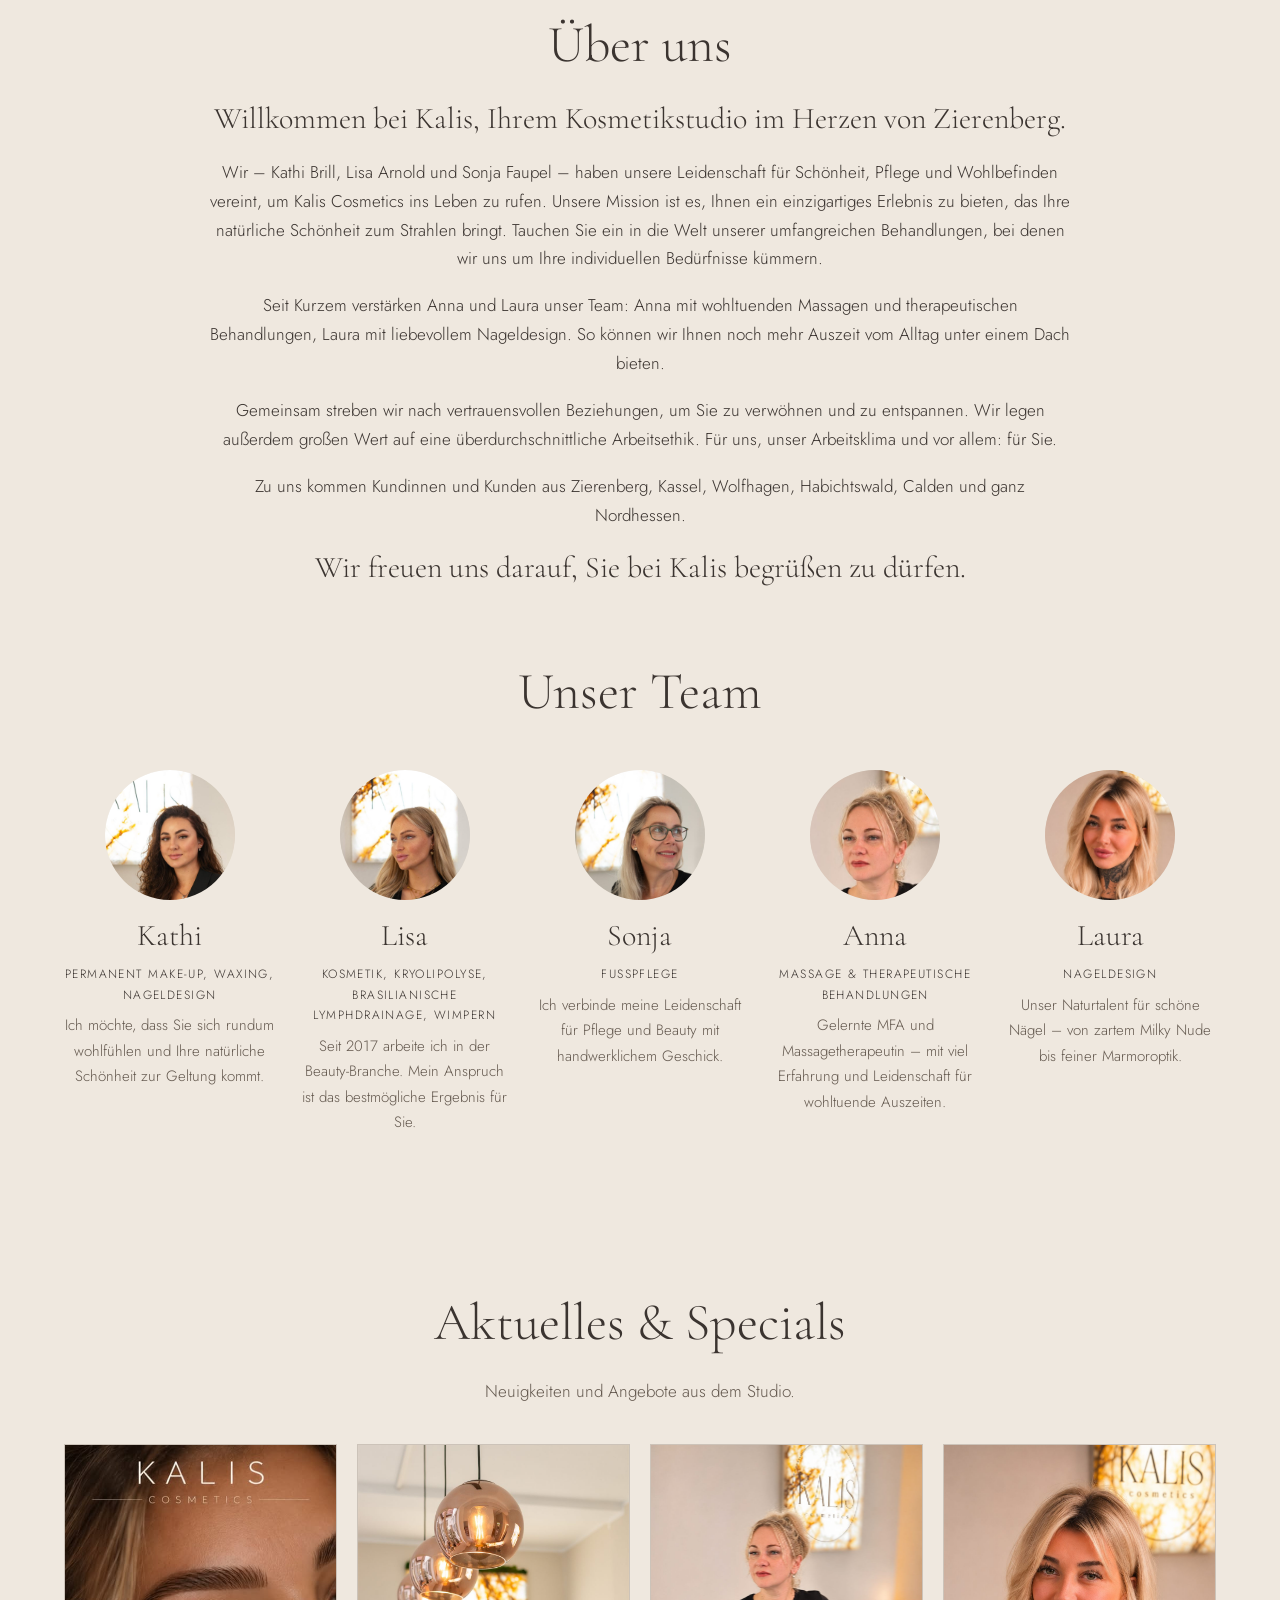
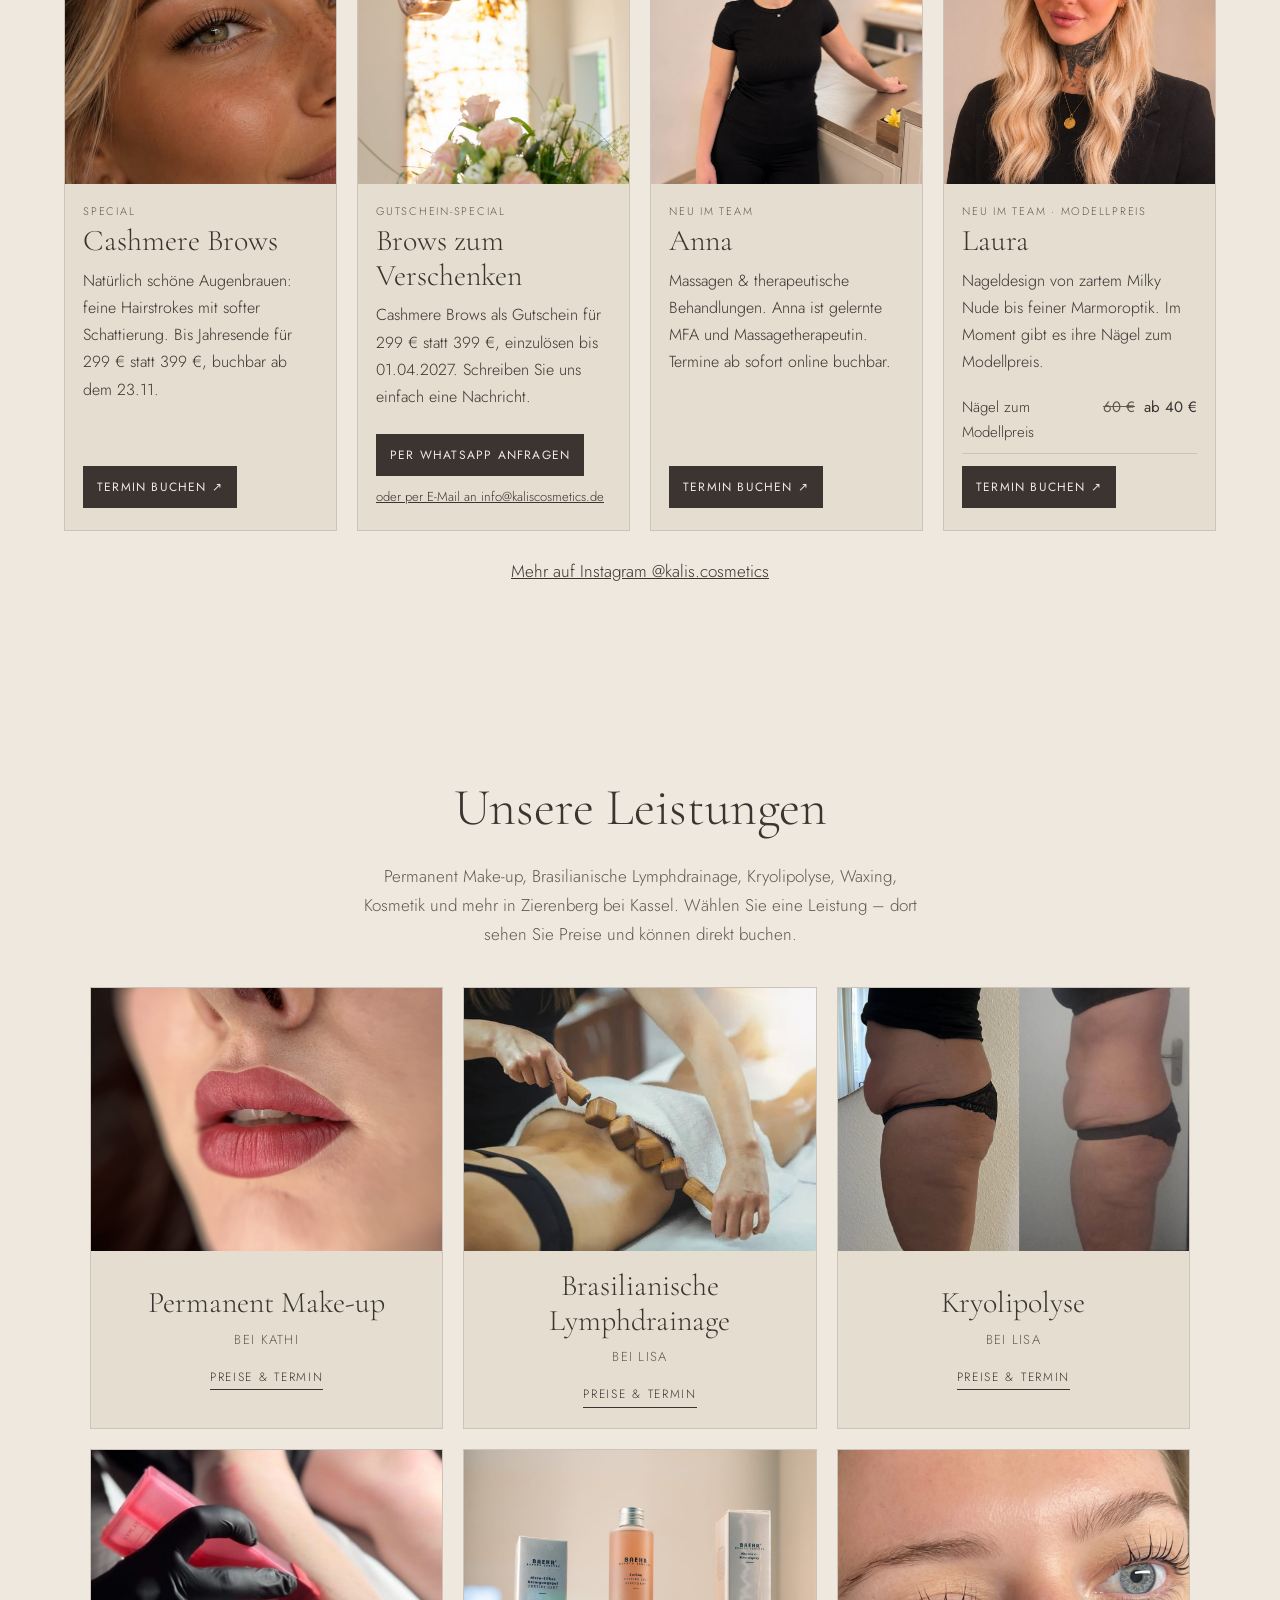
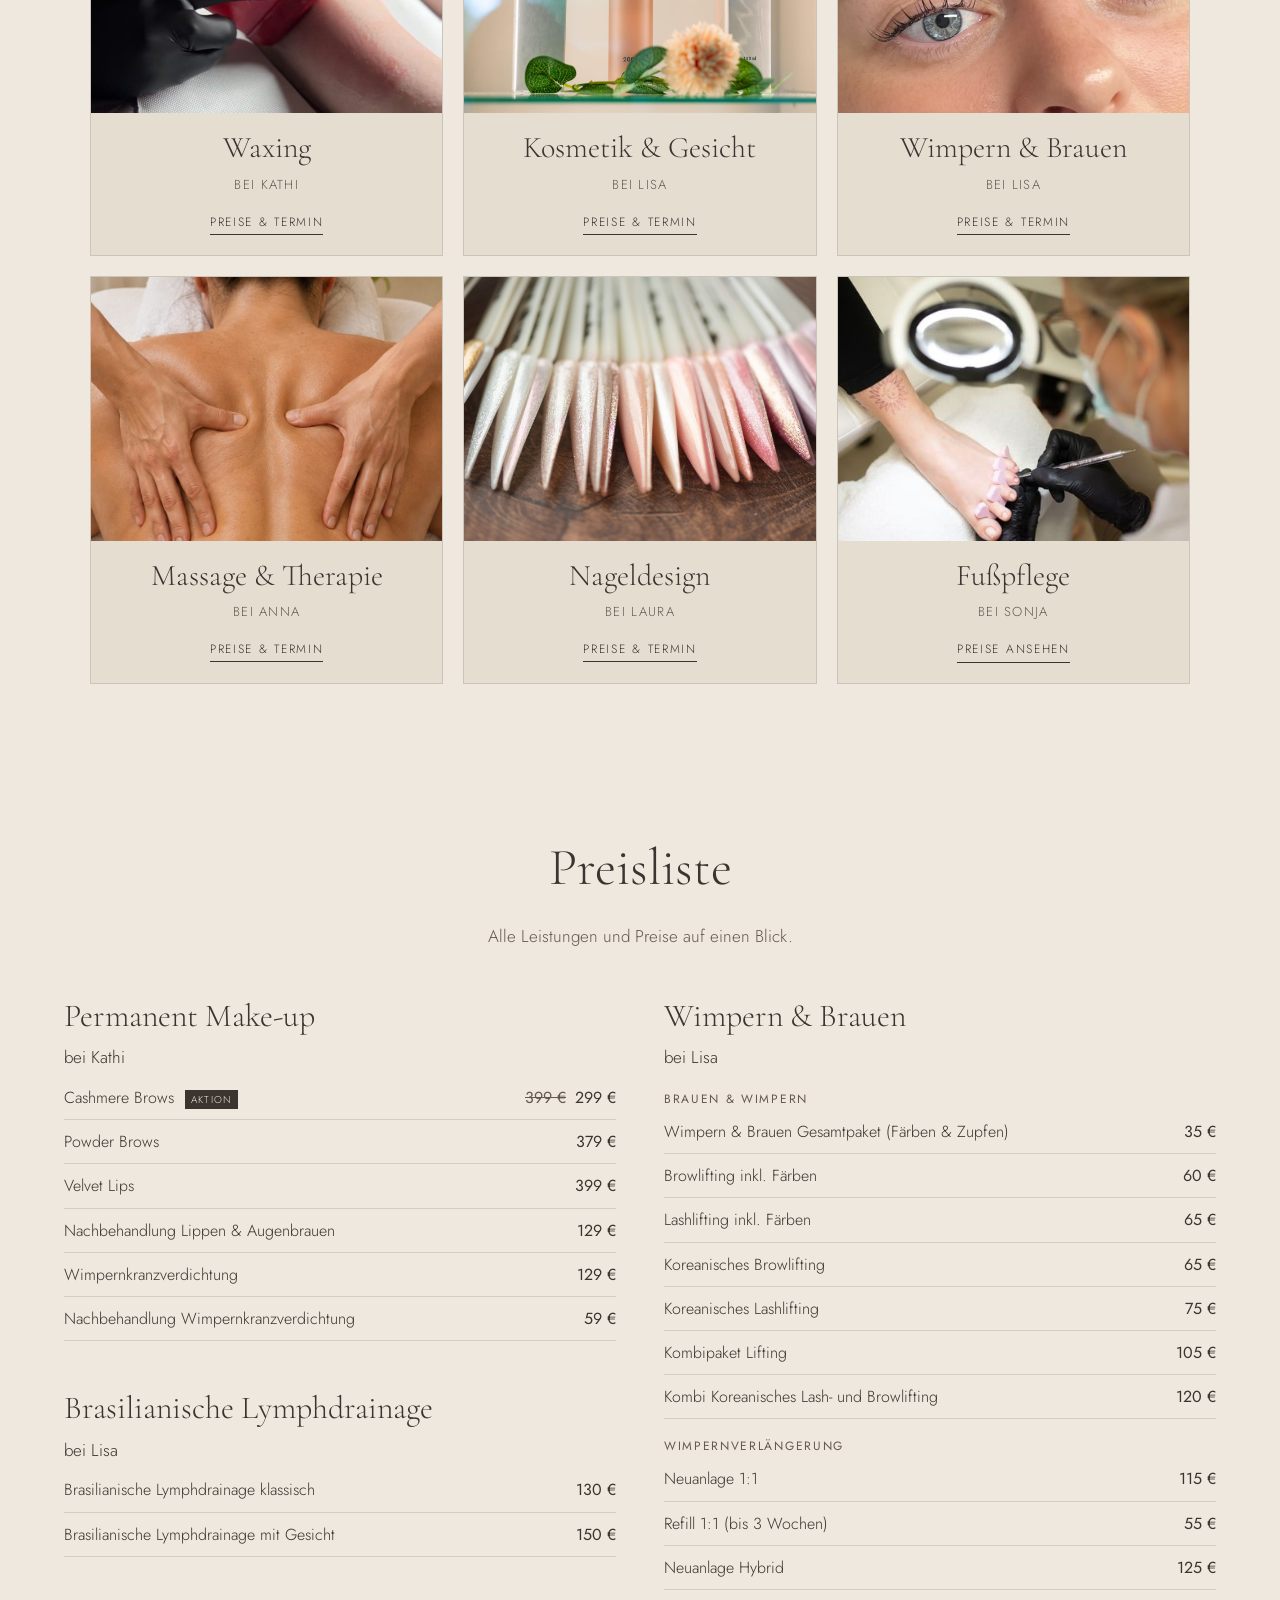
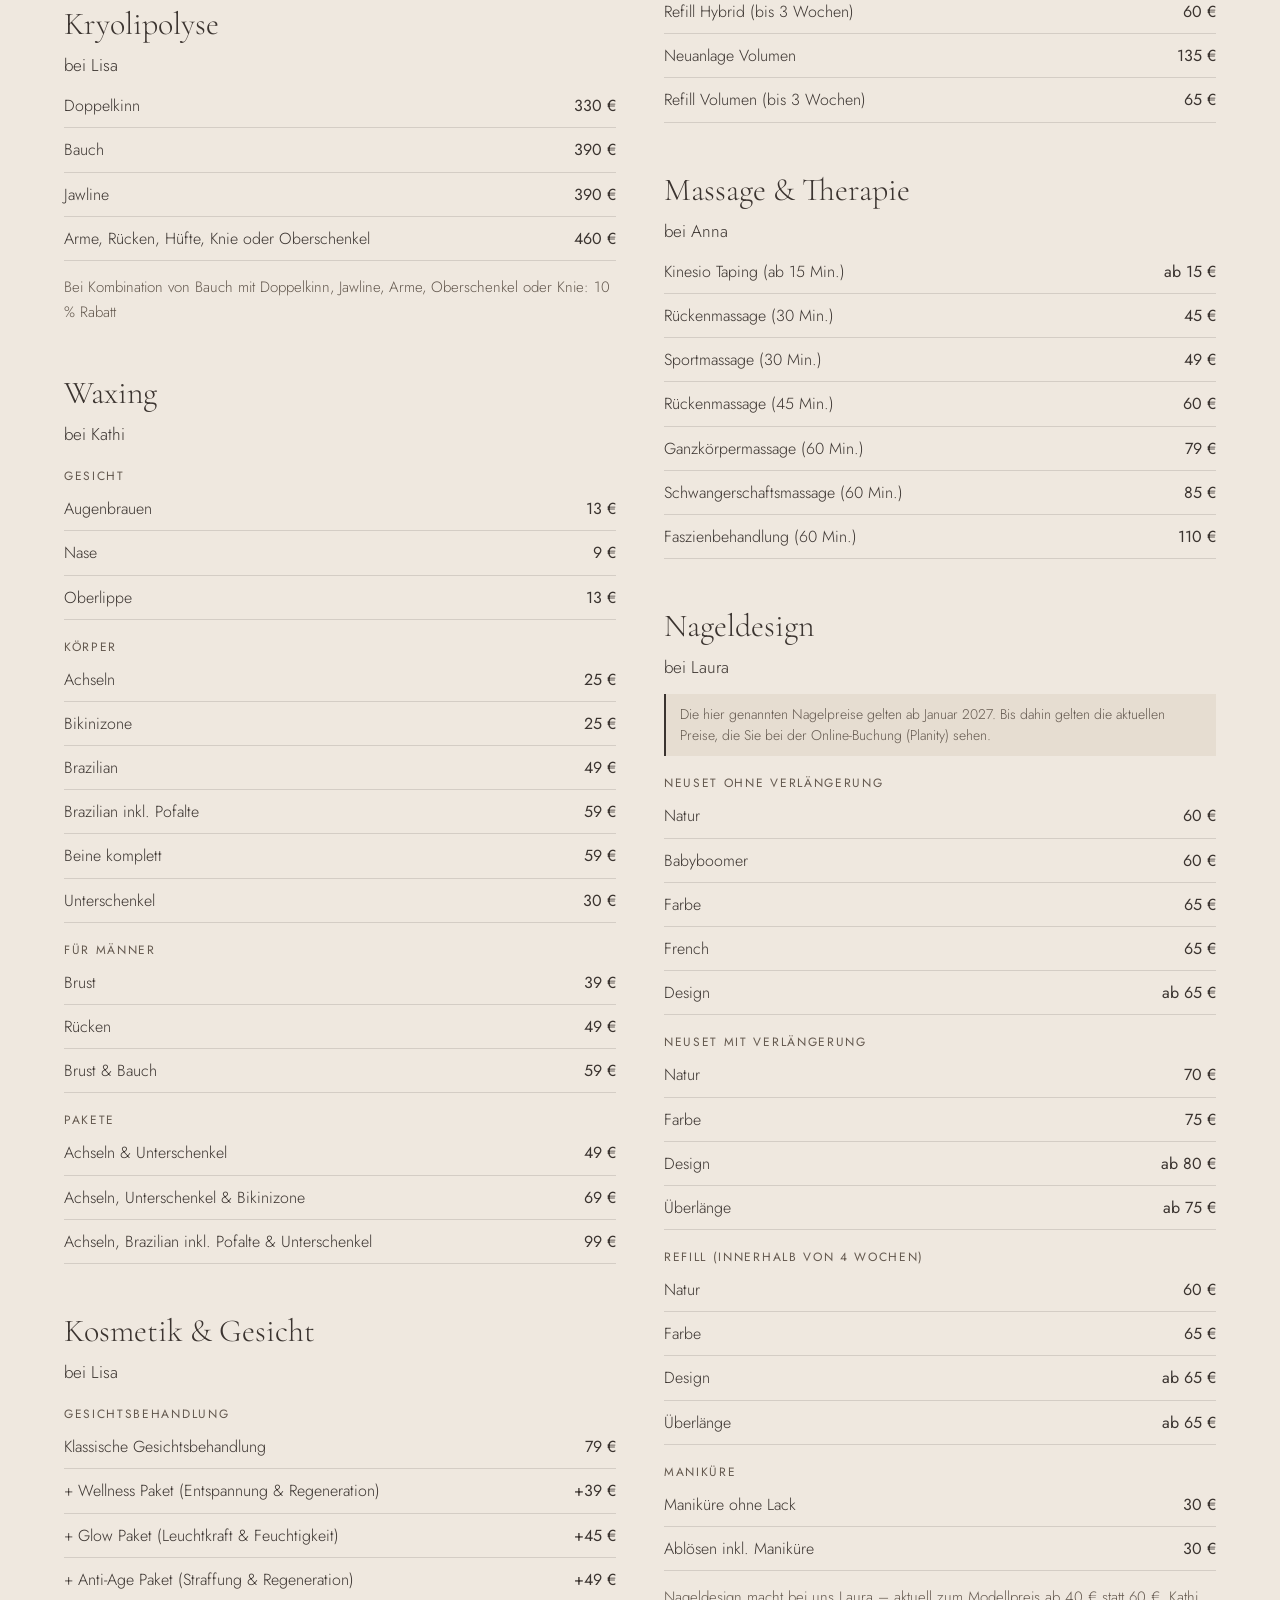
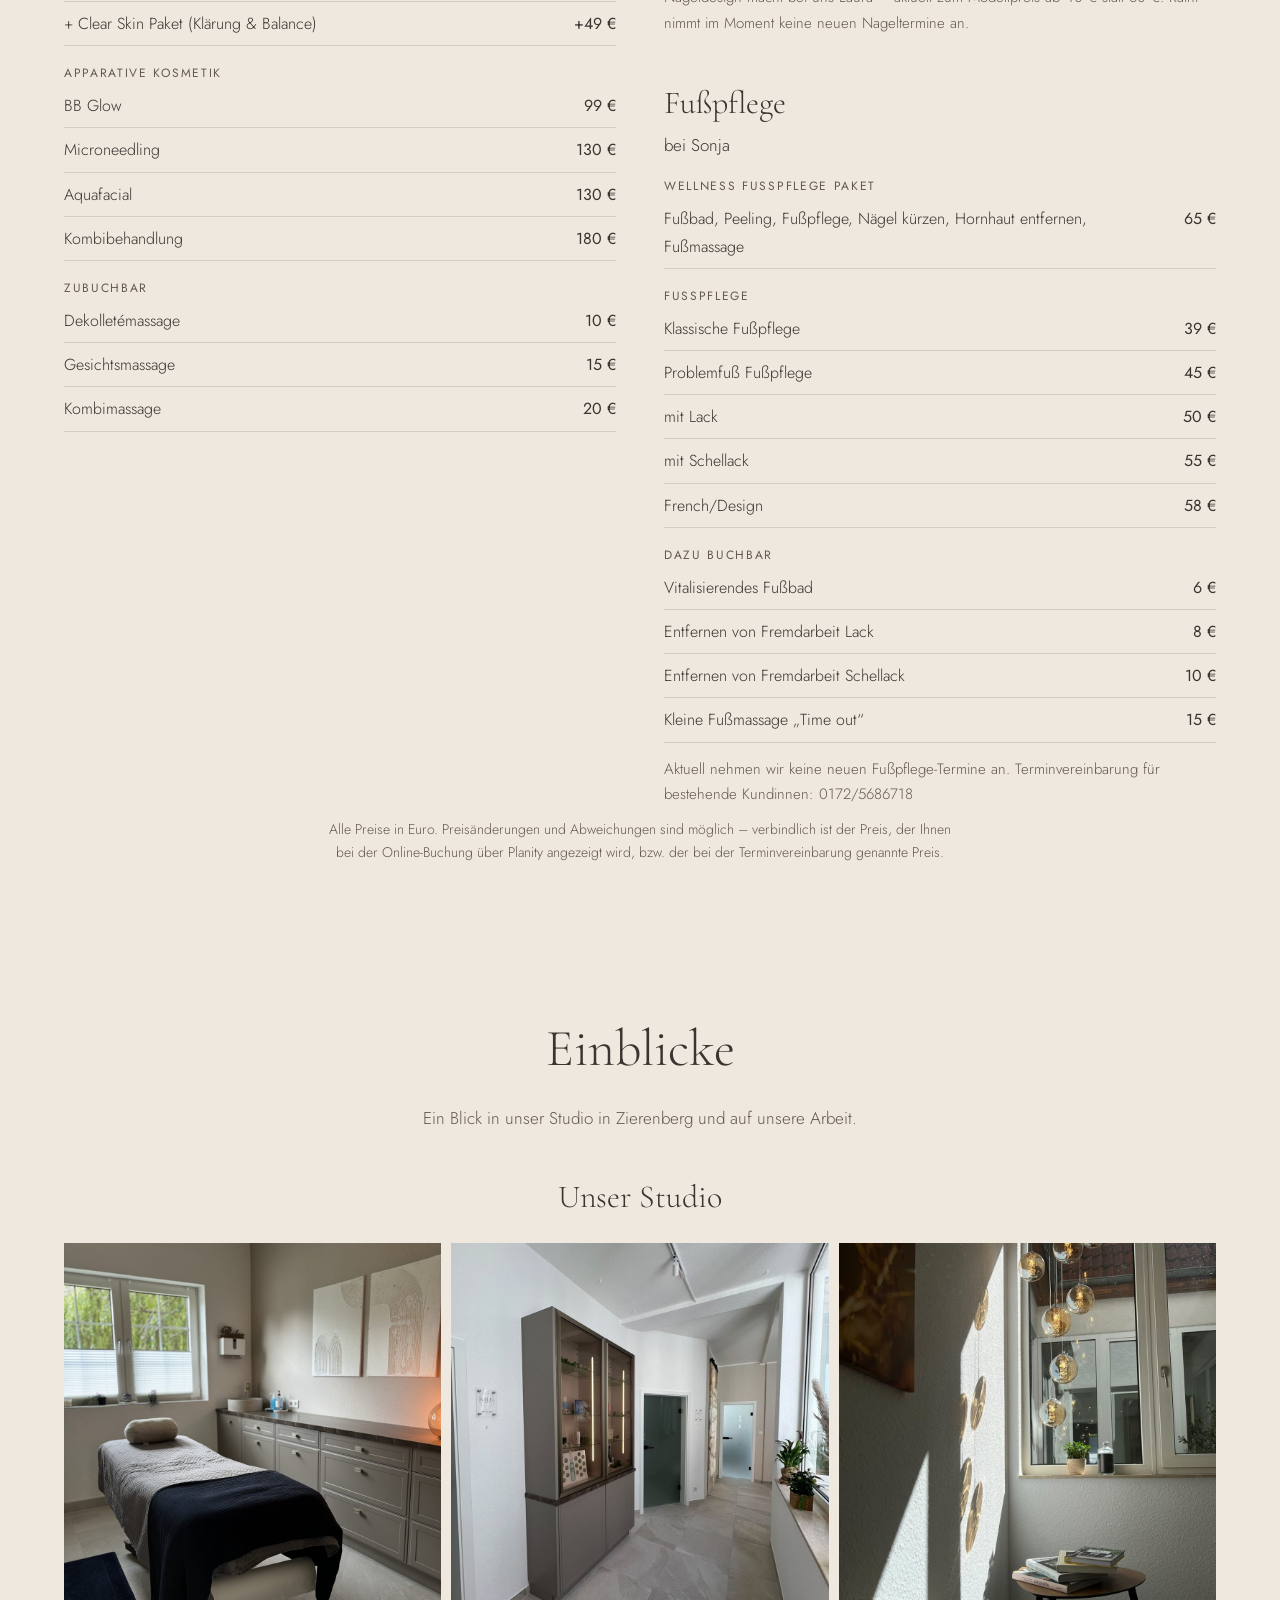
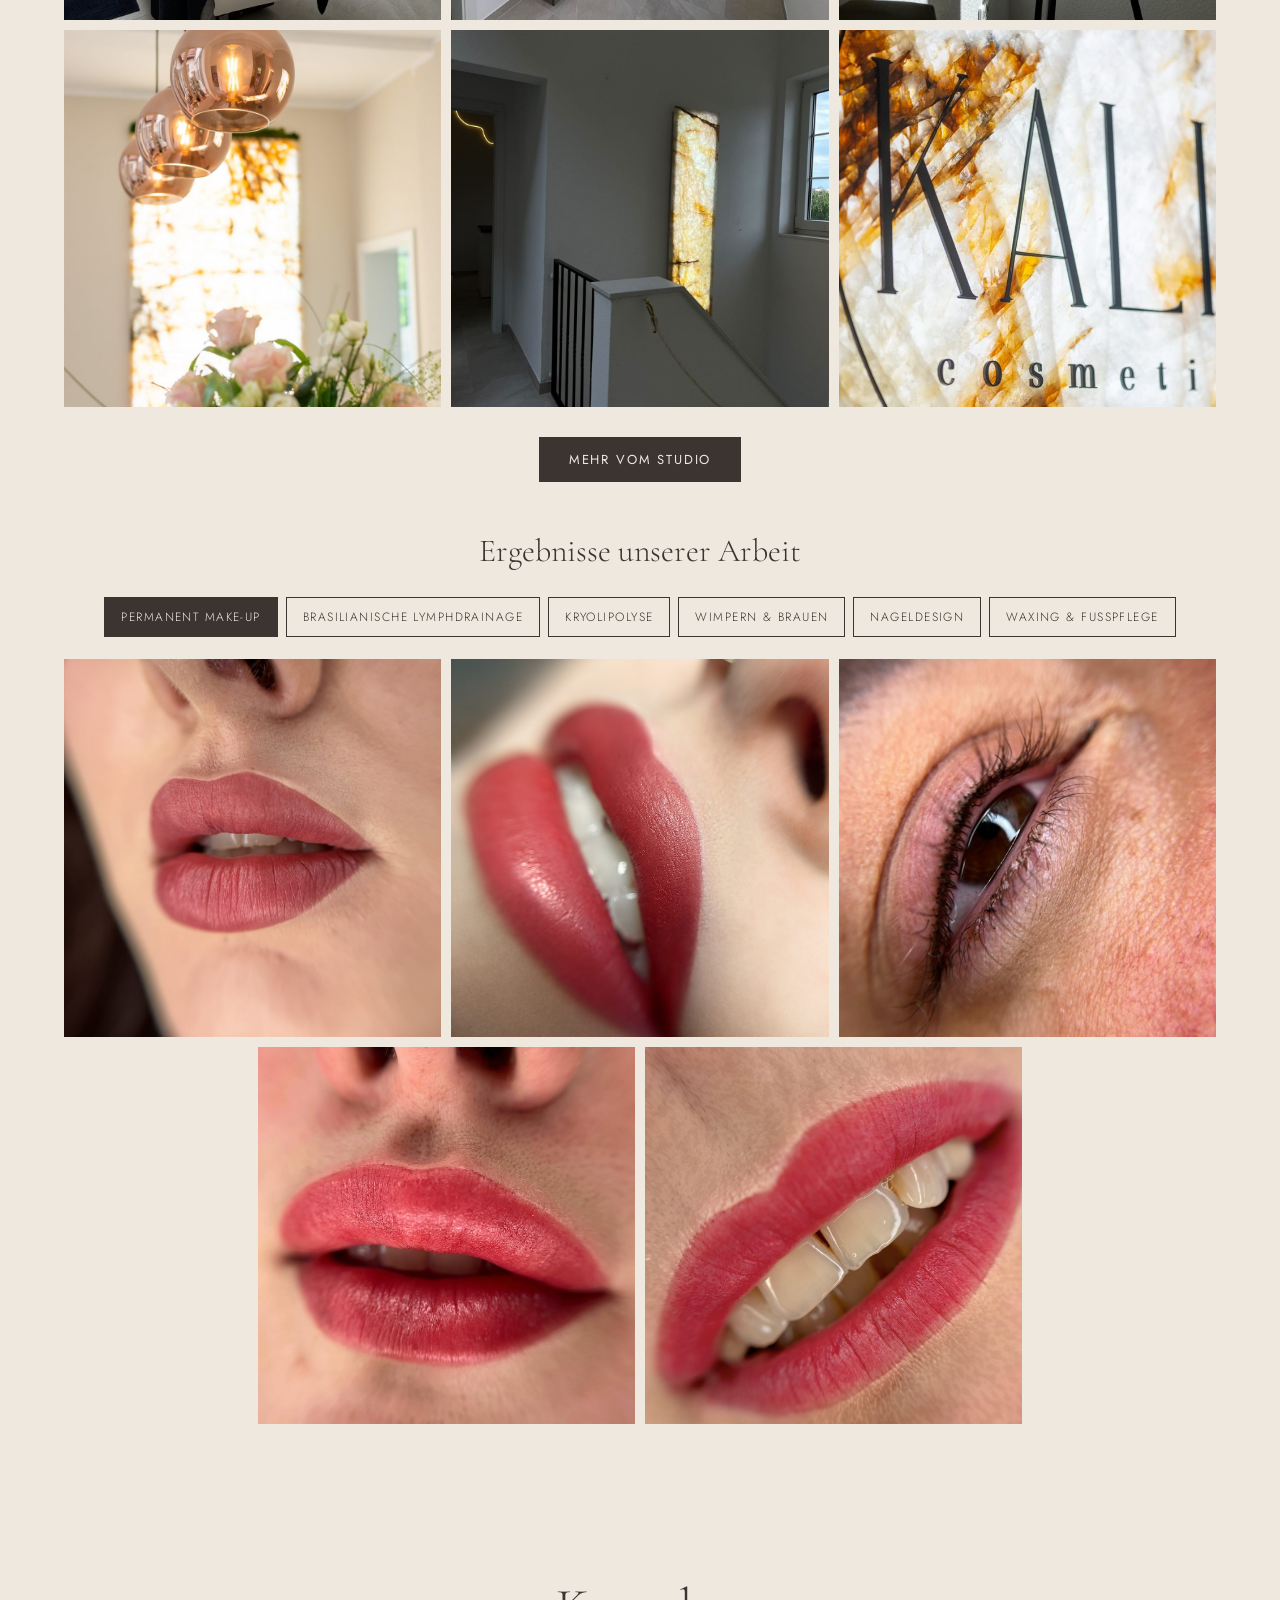
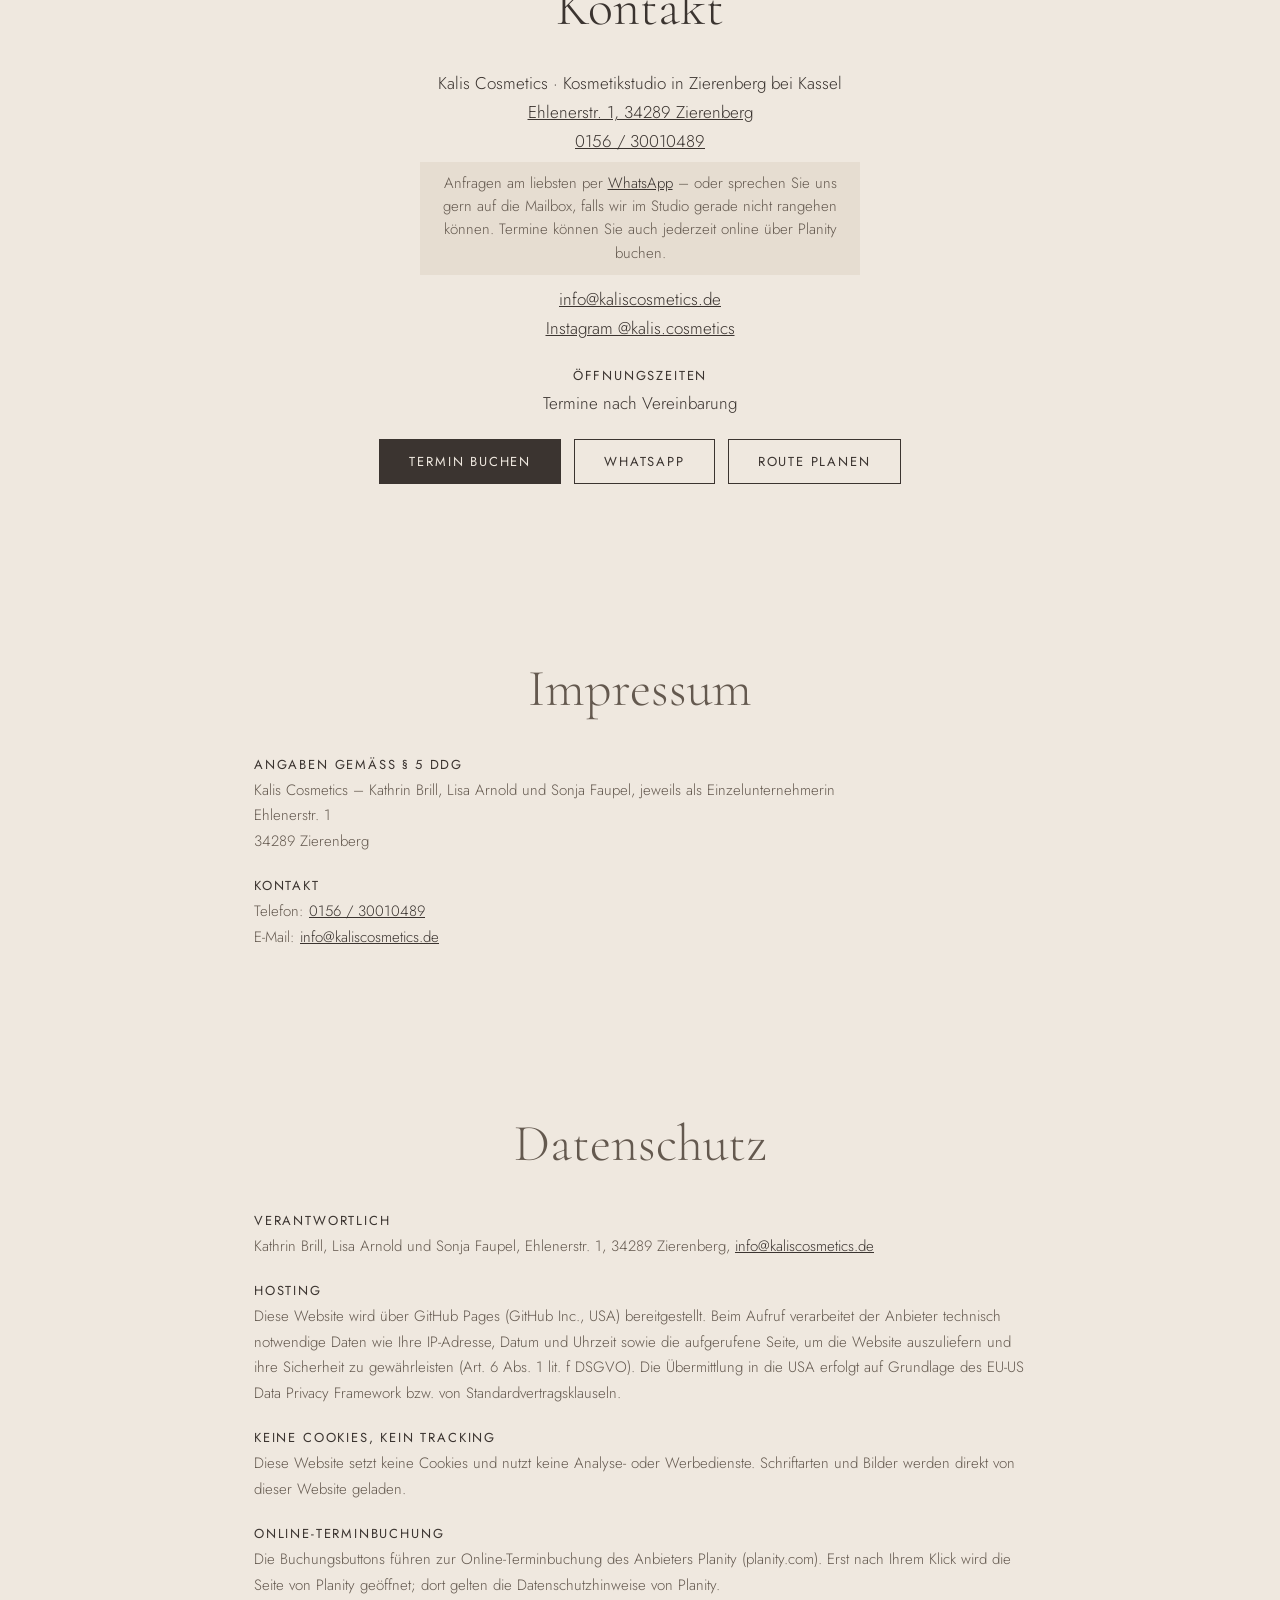
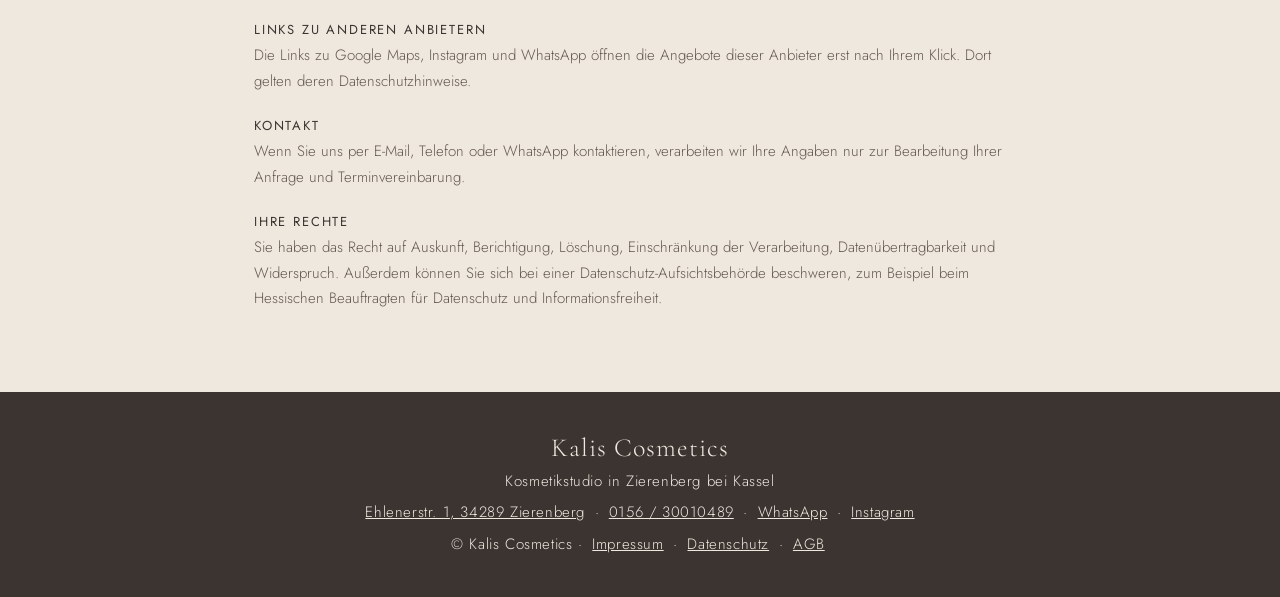
==== commit 5a6d5bbf: "Add files via upload" ====
--- a/index.html
+++ b/index.html
@@ -19,7 +19,7 @@
 <meta name="twitter:card" content="summary_large_image">
 <link rel="icon" href="logo.png" type="image/png">
 <link rel="apple-touch-icon" href="logo.png">
-<link rel="stylesheet" href="style.css?v=20261115l">
+<link rel="stylesheet" href="style.css?v=20261117c">
 </head><body>
 <header><a href="#top" aria-label="Startseite"><img class="logo" src="logo.png" alt="Kalis Cosmetics Logo"></a>
 <nav><button class="burger" id="burger" aria-label="Menü öffnen" aria-expanded="false" aria-controls="menu"><span></span><span></span><span></span></button>
@@ -41,20 +41,22 @@
 <section id="aktuelles"><h2>Aktuelles & Specials</h2><p class="sub">Neuigkeiten und Angebote aus dem Studio.</p><div class="news" id="news"></div><p class="sub mehr"><a href="https://www.instagram.com/kalis.cosmetics" rel="noopener">Mehr auf Instagram @kalis.cosmetics</a></p></section>
 <section id="leistungen"><h2>Unsere Leistungen</h2><p class="sub">Permanent Make-up, Brasilianische Lymphdrainage, Kryolipolyse, Waxing, Kosmetik und mehr in Zierenberg bei Kassel. Wählen Sie eine Leistung – dort sehen Sie Preise und können direkt buchen.</p><div class="tiles" id="tiles"></div></section>
 <section id="preise"><h2>Preisliste</h2><p class="sub">Alle Leistungen und Preise auf einen Blick.<span class="nur-handy"> Tippen Sie auf einen Bereich, um die Preise zu sehen.</span></p><div class="preisliste" id="preisliste"></div><p class="preis-info">Alle Preise in Euro. Preisänderungen und Abweichungen sind möglich – verbindlich ist der Preis, der Ihnen bei der Online-Buchung über Planity angezeigt wird, bzw. der bei der Terminvereinbarung genannte Preis.</p></section>
-<section id="galerie"><h2>Einblicke</h2><p class="sub">Ein Blick in unser Studio in Zierenberg und auf unsere Arbeit.</p><div class="gal" id="gal"></div><p class="sub mehr"><button class="btn" id="gal-mehr" hidden>Mehr anzeigen</button></p></section>
+<section id="galerie"><h2>Einblicke</h2><p class="sub">Ein Blick in unser Studio in Zierenberg und auf unsere Arbeit.</p>
+<h3 class="gal-titel">Unser Studio</h3><div class="gal" id="gal-studio"></div><p class="sub mehr"><button class="btn" id="gal-mehr" hidden>Mehr vom Studio</button></p>
+<h3 class="gal-titel">Ergebnisse unserer Arbeit</h3><div class="gal-tabs" id="gal-tabs" role="tablist" aria-label="Ergebnisse nach Leistung"></div><div class="gal" id="gal-erg" role="tabpanel"></div></section>
 <section id="kontakt" class="k"><h2>Kontakt</h2>
 <p>Kalis Cosmetics · Kosmetikstudio in Zierenberg bei Kassel<br><a href="https://www.google.com/maps/search/?api=1&amp;query=Kalis+Cosmetics+Ehlenerstr.+1+34289+Zierenberg" target="_blank" rel="noopener">Ehlenerstr. 1, 34289 Zierenberg</a><br>
-<a href="tel:+4917624388782">0176 / 24388782</a><br>
-<span class="k-hinweis">Anfragen am liebsten per <a href="https://wa.me/4917624388782?text=Hallo%2C%20ich%20m%C3%B6chte%20gern%20einen%20Termin%20bei%20Kalis%20vereinbaren." target="_blank" rel="noopener">WhatsApp</a> – oder sprechen Sie uns gern auf die Mailbox, falls wir im Studio gerade nicht rangehen können. Termine können Sie auch jederzeit online über Planity buchen.</span>
+<a href="tel:+4915630010489">0156 / 30010489</a><br>
+<span class="k-hinweis">Anfragen am liebsten per <a href="https://wa.me/4915630010489?text=Hallo%2C%20ich%20m%C3%B6chte%20gern%20einen%20Termin%20bei%20Kalis%20vereinbaren." target="_blank" rel="noopener">WhatsApp</a> – oder sprechen Sie uns gern auf die Mailbox, falls wir im Studio gerade nicht rangehen können. Termine können Sie auch jederzeit online über Planity buchen.</span>
 <a href="mailto:info@kaliscosmetics.de">info@kaliscosmetics.de</a><br>
 <a href="https://www.instagram.com/kalis.cosmetics" rel="noopener">Instagram @kalis.cosmetics</a></p>
 <p><strong class="lbl-k">Öffnungszeiten</strong><br>Termine nach Vereinbarung</p>
-<p><a href="#leistungen" class="btn termin">Termin buchen</a> <a href="https://wa.me/4917624388782?text=Hallo%2C%20ich%20m%C3%B6chte%20gern%20einen%20Termin%20bei%20Kalis%20vereinbaren." target="_blank" rel="noopener" class="btn btn-hell">WhatsApp</a> <a href="https://www.google.com/maps/search/?api=1&amp;query=Kalis+Cosmetics+Ehlenerstr.+1+34289+Zierenberg" target="_blank" rel="noopener" class="btn btn-hell">Route planen</a></p></section>
+<p><a href="#leistungen" class="btn termin">Termin buchen</a> <a href="https://wa.me/4915630010489?text=Hallo%2C%20ich%20m%C3%B6chte%20gern%20einen%20Termin%20bei%20Kalis%20vereinbaren." target="_blank" rel="noopener" class="btn btn-hell">WhatsApp</a> <a href="https://www.google.com/maps/search/?api=1&amp;query=Kalis+Cosmetics+Ehlenerstr.+1+34289+Zierenberg" target="_blank" rel="noopener" class="btn btn-hell">Route planen</a></p></section>
 <section id="impressum" class="legal"><h2>Impressum</h2>
 <h3>Angaben gemäß § 5 DDG</h3>
 <p>Kalis Cosmetics – Kathrin Brill, Lisa Arnold und Sonja Faupel, jeweils als Einzelunternehmerin<br>Ehlenerstr. 1<br>34289 Zierenberg</p>
 <h3>Kontakt</h3>
-<p>Telefon: <a href="tel:+4917624388782">0176 / 24388782</a><br>E-Mail: <a href="mailto:info@kaliscosmetics.de">info@kaliscosmetics.de</a></p>
+<p>Telefon: <a href="tel:+4915630010489">0156 / 30010489</a><br>E-Mail: <a href="mailto:info@kaliscosmetics.de">info@kaliscosmetics.de</a></p>
 <!-- Falls eine Umsatzsteuer-ID vorhanden ist, hier ergänzen: <h3>Umsatzsteuer-ID</h3><p>DE…</p> -->
 </section>
 <!-- Datenschutztext: Entwurf, bitte von einer Fachperson prüfen lassen. -->
@@ -75,14 +77,14 @@
 <p>Sie haben das Recht auf Auskunft, Berichtigung, Löschung, Einschränkung der Verarbeitung, Datenübertragbarkeit und Widerspruch. Außerdem können Sie sich bei einer Datenschutz-Aufsichtsbehörde beschweren, zum Beispiel beim Hessischen Beauftragten für Datenschutz und Informationsfreiheit.</p>
 </section>
 </main>
-<footer><p class="f-name">Kalis Cosmetics</p><p>Kosmetikstudio in Zierenberg bei Kassel</p><p><a href="https://www.google.com/maps/search/?api=1&amp;query=Kalis+Cosmetics+Ehlenerstr.+1+34289+Zierenberg" target="_blank" rel="noopener">Ehlenerstr. 1, 34289 Zierenberg</a> · <a href="tel:+4917624388782">0176 / 24388782</a> · <a href="https://wa.me/4917624388782" target="_blank" rel="noopener">WhatsApp</a> · <a href="https://www.instagram.com/kalis.cosmetics" rel="noopener">Instagram</a></p><p>© Kalis Cosmetics · <a href="#impressum">Impressum</a> · <a href="#datenschutz">Datenschutz</a> · <a href="agb.html">AGB</a></p></footer>
+<footer><p class="f-name">Kalis Cosmetics</p><p>Kosmetikstudio in Zierenberg bei Kassel</p><p><a href="https://www.google.com/maps/search/?api=1&amp;query=Kalis+Cosmetics+Ehlenerstr.+1+34289+Zierenberg" target="_blank" rel="noopener">Ehlenerstr. 1, 34289 Zierenberg</a> · <a href="tel:+4915630010489">0156 / 30010489</a> · <a href="https://wa.me/4915630010489" target="_blank" rel="noopener">WhatsApp</a> · <a href="https://www.instagram.com/kalis.cosmetics" rel="noopener">Instagram</a></p><p>© Kalis Cosmetics · <a href="#impressum">Impressum</a> · <a href="#datenschutz">Datenschutz</a> · <a href="agb.html">AGB</a></p></footer>
 <!-- Fenster (bewusst ohne <dialog>, damit es auch auf dem iPhone zuverlässig funktioniert) -->
 <div id="dlg" class="modal" hidden role="dialog" aria-modal="true" aria-label="Details"><div class="modal-box"><button class="x" id="zu" aria-label="Schließen">×</button><div id="dc"></div></div></div>
 <div id="lb" class="modal lb" hidden role="dialog" aria-modal="true" aria-label="Bild"><button class="x" id="lb-zu" aria-label="Schließen">×</button><button class="lb-nav lb-prev" id="lb-prev" aria-label="Vorheriges Bild">‹</button><img id="lb-img" alt=""><button class="lb-nav lb-next" id="lb-next" aria-label="Nächstes Bild">›</button></div>
 <!-- Infos für Google (Suchergebnisse, Karten) -->
 <script type="application/ld+json">
-{"@context":"https://schema.org","@type":"BeautySalon","name":"Kalis Cosmetics","alternateName":"Kalis Kosmetikinstitut","description":"Kosmetikstudio in Zierenberg bei Kassel: Permanent Make-up, Nageldesign, Wimpern, Kosmetik, Kryolipolyse, brasilianische Lymphdrainage, Waxing, Fußpflege und Massage.","url":"https://kaliscosmetics.de/","image":"https://kaliscosmetics.de/team-gruppe.jpg","logo":"https://kaliscosmetics.de/logo.png","email":"info@kaliscosmetics.de","telephone":"+49 176 24388782","priceRange":"€€","paymentAccepted":"Bargeld, Kartenzahlung","address":{"@type":"PostalAddress","streetAddress":"Ehlenerstr. 1","postalCode":"34289","addressLocality":"Zierenberg","addressRegion":"Hessen","addressCountry":"DE"},"areaServed":[{"@type":"City","name":"Zierenberg"},{"@type":"City","name":"Kassel"},{"@type":"City","name":"Wolfhagen"},{"@type":"City","name":"Habichtswald"},{"@type":"City","name":"Calden"},{"@type":"AdministrativeArea","name":"Nordhessen"}],"hasOfferCatalog":{"@type":"OfferCatalog","name":"Leistungen","itemListElement":[{"@type":"Offer","itemOffered":{"@type":"Service","name":"Permanent Make-up (Powder Brows, Cashmere Brows, Velvet Lips, Wimpernkranzverdichtung)"}},{"@type":"Offer","itemOffered":{"@type":"Service","name":"Nageldesign"}},{"@type":"Offer","itemOffered":{"@type":"Service","name":"Wimpernverlängerung, Lash Lifting und Brow Lifting"}},{"@type":"Offer","itemOffered":{"@type":"Service","name":"Kosmetik, Microneedling, BB Glow, Aquafacial"}},{"@type":"Offer","itemOffered":{"@type":"Service","name":"Kryolipolyse"}},{"@type":"Offer","itemOffered":{"@type":"Service","name":"Brasilianische Lymphdrainage"}},{"@type":"Offer","itemOffered":{"@type":"Service","name":"Waxing"}},{"@type":"Offer","itemOffered":{"@type":"Service","name":"Fußpflege"}},{"@type":"Offer","itemOffered":{"@type":"Service","name":"Massage"}}]},"sameAs":["https://www.instagram.com/kalis.cosmetics"]}
+{"@context":"https://schema.org","@type":"BeautySalon","name":"Kalis Cosmetics","alternateName":"Kalis Kosmetikinstitut","description":"Kosmetikstudio in Zierenberg bei Kassel: Permanent Make-up, Nageldesign, Wimpern, Kosmetik, Kryolipolyse, brasilianische Lymphdrainage, Waxing, Fußpflege und Massage.","url":"https://kaliscosmetics.de/","image":"https://kaliscosmetics.de/team-gruppe.jpg","logo":"https://kaliscosmetics.de/logo.png","email":"info@kaliscosmetics.de","telephone":"+49 156 30010489","priceRange":"€€","paymentAccepted":"Bargeld, Kartenzahlung","address":{"@type":"PostalAddress","streetAddress":"Ehlenerstr. 1","postalCode":"34289","addressLocality":"Zierenberg","addressRegion":"Hessen","addressCountry":"DE"},"areaServed":[{"@type":"City","name":"Zierenberg"},{"@type":"City","name":"Kassel"},{"@type":"City","name":"Wolfhagen"},{"@type":"City","name":"Habichtswald"},{"@type":"City","name":"Calden"},{"@type":"AdministrativeArea","name":"Nordhessen"}],"hasOfferCatalog":{"@type":"OfferCatalog","name":"Leistungen","itemListElement":[{"@type":"Offer","itemOffered":{"@type":"Service","name":"Permanent Make-up (Powder Brows, Cashmere Brows, Velvet Lips, Wimpernkranzverdichtung)"}},{"@type":"Offer","itemOffered":{"@type":"Service","name":"Nageldesign"}},{"@type":"Offer","itemOffered":{"@type":"Service","name":"Wimpernverlängerung, Lash Lifting und Brow Lifting"}},{"@type":"Offer","itemOffered":{"@type":"Service","name":"Kosmetik, Microneedling, BB Glow, Aquafacial"}},{"@type":"Offer","itemOffered":{"@type":"Service","name":"Kryolipolyse"}},{"@type":"Offer","itemOffered":{"@type":"Service","name":"Brasilianische Lymphdrainage"}},{"@type":"Offer","itemOffered":{"@type":"Service","name":"Waxing"}},{"@type":"Offer","itemOffered":{"@type":"Service","name":"Fußpflege"}},{"@type":"Offer","itemOffered":{"@type":"Service","name":"Massage"}}]},"sameAs":["https://www.instagram.com/kalis.cosmetics"]}
 </script>
-<script src="data.js?v=20261115l"></script>
-<script src="script.js?v=20261115l"></script>
+<script src="data.js?v=20261117c"></script>
+<script src="script.js?v=20261117c"></script>
 </body></html>
--- a/style.css
+++ b/style.css
@@ -47,8 +47,14 @@
 .team{display:grid;grid-template-columns:repeat(auto-fit,minmax(165px,1fr));gap:24px;text-align:center}
 .team img,.ph{width:130px;height:130px;border-radius:50%;object-fit:cover;object-position:top;background:var(--bg2);margin:0 auto 10px;display:block}
 .team h3{font-size:30px}.team p{font-size:15px;color:var(--mu);margin:3px 0}.team .rolle{font-size:12px;letter-spacing:.12em;text-transform:uppercase;color:var(--tx);margin-bottom:8px}
-.gal{display:grid;grid-template-columns:repeat(3,1fr);gap:10px}
-.gi{all:unset;cursor:zoom-in;display:block;overflow:hidden}.gi.zu{display:none}
+/* Galerie: Flex statt Raster, damit eine unvollständige letzte Reihe mittig steht */
+.gal{display:flex;flex-wrap:wrap;justify-content:center;gap:10px}
+.gi{all:unset;cursor:zoom-in;display:block;overflow:hidden;flex:0 0 calc((100% - 20px)/3);box-sizing:border-box}.gi.zu{display:none}
+.gal-titel{font-size:32px;text-align:center;margin:34px 0 18px}#galerie .sub+.gal-titel{margin-top:10px}
+.gal-tabs{display:flex;flex-wrap:wrap;justify-content:center;gap:8px;margin:0 auto 22px;max-width:1200px}
+.gal-tabs button{all:unset;cursor:pointer;padding:9px 16px;border:1px solid var(--tx);font-size:12px;letter-spacing:.12em;text-transform:uppercase;color:var(--tx);transition:background .2s}
+.gal-tabs button:hover{background:var(--bg2)}.gal-tabs button:focus-visible{outline:2px solid var(--tx);outline-offset:2px}
+.gal-tabs button[aria-selected="true"]{background:var(--tx);color:var(--bg)}
 .gi img{width:100%;aspect-ratio:1;object-fit:cover;display:block;transition:transform .4s}.gi:hover img,.gi:focus-visible img{transform:scale(1.04)}.gi:focus-visible{outline:2px solid var(--tx)}
 .modal.lb{background:rgba(29,25,23,.95)}
 .lb img{max-width:92vw;max-height:88vh;object-fit:contain;display:block}
@@ -123,7 +129,7 @@
 @media(max-width:640px){nav .nav-btn{padding:8px 12px;font-size:11px}.logo{width:60px;height:60px}section{padding:40px 5vw}
   /* Preisliste am Handy ohne Spalten-Layout (Safari zeigt sonst große Leerflächen) */
   .preisliste{columns:auto;column-gap:0}.pl{break-inside:auto}
-  h2{margin-bottom:6px}.sub{margin-bottom:24px}.gal{grid-template-columns:repeat(2,1fr);gap:6px}.lb-nav{font-size:40px;padding:8px}
+  h2{margin-bottom:6px}.sub{margin-bottom:24px}.gal{gap:6px}.gi{flex-basis:calc((100% - 6px)/2)}.gal-titel{font-size:27px}.gal-tabs{gap:6px}.gal-tabs button{padding:8px 11px;font-size:11px;letter-spacing:.08em}.lb-nav{font-size:40px;padding:8px}
   /* Aktuelles: untereinander */
   .news{grid-template-columns:1fr;gap:16px}.card img{aspect-ratio:4/3}.card img.ganz{aspect-ratio:1}
   /* Leistungen: zwei Kacheln nebeneinander */
